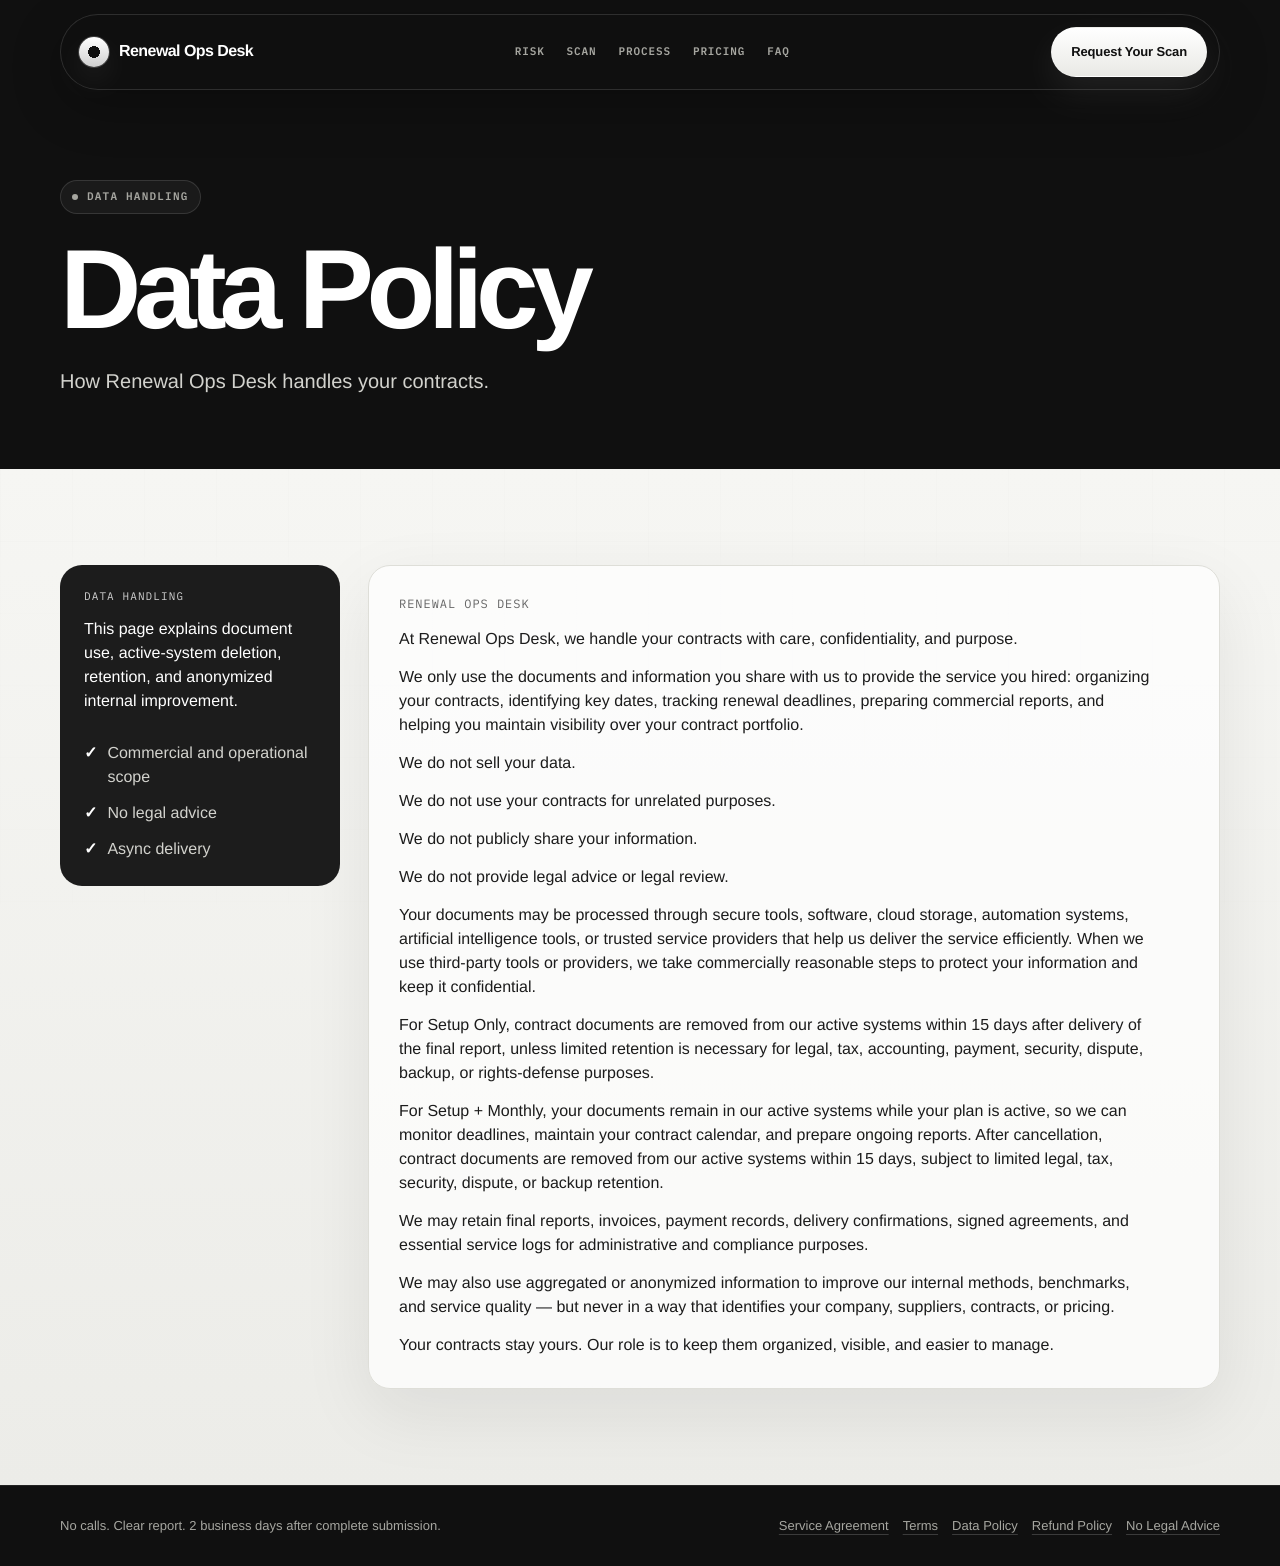
==== data-policy.html @ 2b1832e2 "Add files via upload" ====
<!DOCTYPE html>
<html lang="en">
<head>
  <meta charset="UTF-8" />
  <meta name="viewport" content="width=device-width, initial-scale=1.0" />
  <title>Data Policy — Renewal Ops Desk</title>
  <meta name="description" content="How Renewal Ops Desk handles contracts and client information." />
  <link rel="stylesheet" href="styles.css" />
</head>
<body>
  <div class="page">
    
    <nav class="nav">
      <a href="index.html" class="brand" aria-label="Renewal Ops Desk home">
        <span class="brand-mark"></span>
        <span>Renewal Ops Desk</span>
      </a>
      <div class="nav-links"><a href="index.html#risk">Risk</a>
<a href="index.html#scan">Scan</a>
<a href="index.html#process">Process</a>
<a href="pricing.html">Pricing</a>
<a href="index.html#faq">FAQ</a></div>
      <a class="btn btn-primary" href="pricing.html">Request Your Scan</a>
    </nav>

    
<header class="page-hero dark">
  <div class="container">
    <div class="badge">Data handling</div>
    <h1>Data Policy</h1>
    <p>How Renewal Ops Desk handles your contracts.</p>
  </div>
</header>
<main>
  <section class="section light">
    <div class="container legal-layout">
      <aside class="side-note">
        <div class="mono">Data handling</div>
        <p>This page explains document use, active-system deletion, retention, and anonymized internal improvement.</p>
        <div class="checklist">
          <div class="check">Commercial and operational scope</div>
          <div class="check">No legal advice</div>
          <div class="check">Async delivery</div>
        </div>
      </aside>
      <article class="legal-card light-card">
        <div class="mono">Renewal Ops Desk</div>
        <p>At Renewal Ops Desk, we handle your contracts with care, confidentiality, and purpose.</p>
<p>We only use the documents and information you share with us to provide the service you hired: organizing your contracts, identifying key dates, tracking renewal deadlines, preparing commercial reports, and helping you maintain visibility over your contract portfolio.</p>
<p>We do not sell your data.</p>
<p>We do not use your contracts for unrelated purposes.</p>
<p>We do not publicly share your information.</p>
<p>We do not provide legal advice or legal review.</p>
<p>Your documents may be processed through secure tools, software, cloud storage, automation systems, artificial intelligence tools, or trusted service providers that help us deliver the service efficiently. When we use third-party tools or providers, we take commercially reasonable steps to protect your information and keep it confidential.</p>
<p>For Setup Only, contract documents are removed from our active systems within 15 days after delivery of the final report, unless limited retention is necessary for legal, tax, accounting, payment, security, dispute, backup, or rights-defense purposes.</p>
<p>For Setup + Monthly, your documents remain in our active systems while your plan is active, so we can monitor deadlines, maintain your contract calendar, and prepare ongoing reports. After cancellation, contract documents are removed from our active systems within 15 days, subject to limited legal, tax, security, dispute, or backup retention.</p>
<p>We may retain final reports, invoices, payment records, delivery confirmations, signed agreements, and essential service logs for administrative and compliance purposes.</p>
<p>We may also use aggregated or anonymized information to improve our internal methods, benchmarks, and service quality — but never in a way that identifies your company, suppliers, contracts, or pricing.</p>
<p>Your contracts stay yours. Our role is to keep them organized, visible, and easier to manage.</p>
        
      </article>
    </div>
  </section>
</main>

    
    <footer class="footer">
      <div class="container">
        <span>No calls. Clear report. 2 business days after complete submission.</span>
        <div class="footer-links">
          <a href="service-agreement.html">Service Agreement</a>
          <a href="terms.html">Terms</a>
          <a href="data-policy.html">Data Policy</a>
          <a href="refund-cancellation-policy.html">Refund Policy</a>
          <a href="no-legal-advice.html">No Legal Advice</a>
        </div>
      </div>
    </footer>

  </div>
</body>
</html>
---- styles.css ----
@import url('https://fonts.googleapis.com/css2?family=IBM+Plex+Mono:wght@400;500;600;700&display=swap');

:root {
  --black:#101010;
  --black-2:#151515;
  --black-3:#1C1C1C;
  --white:#FFFFFF;
  --paper:#F6F6F3;
  --paper-2:#ECECE8;
  --paper-3:#E3E3DD;
  --line-dark:rgba(255,255,255,.12);
  --line-light:#DEDED8;
  --ink-dark:#F7F7F4;
  --ink-light:#1C1C1C;
  --text-dark:#D2D2CD;
  --text-light:#3A3A3A;
  --muted-dark:#A6A6A0;
  --muted-light:#666666;
  --soft-dark:#76766F;
  --shadow-dark:0 36px 100px rgba(0,0,0,.36);
  --shadow-light:0 24px 70px rgba(28,28,28,.08);
  --radius-xl:32px;
  --radius-lg:22px;
  --radius-md:16px;
  --critical-bg:#FEE2E2;
  --critical-text:#991B1B;
  --now-bg:#FEF3C7;
  --now-text:#92400E;
  --soon-bg:#EBEBEB;
  --soon-text:#555555;
  --watch-bg:#DCFCE7;
  --watch-text:#166534;
}

*{box-sizing:border-box;margin:0;padding:0}
html{scroll-behavior:smooth}
body{
  min-height:100vh;
  font-family:Intel,"Helvetica Neue",Helvetica,Arial,sans-serif;
  background:var(--black);
  color:var(--ink-dark);
  line-height:1.5;
  overflow-x:hidden;
  text-rendering:geometricPrecision;
}
a{color:inherit;text-decoration:none}
p{max-width:760px}
.page{position:relative;overflow:hidden}
.container{width:min(1160px,calc(100% - 40px));margin:0 auto;position:relative;z-index:2}
.nav{
  position:sticky;top:14px;z-index:50;
  width:min(1160px,calc(100% - 28px));
  margin:14px auto 0;
  display:flex;justify-content:space-between;align-items:center;gap:20px;
  padding:12px 12px 12px 18px;
  border:1px solid rgba(255,255,255,.13);
  border-radius:999px;
  background:rgba(16,16,16,.72);
  backdrop-filter:blur(20px);
  box-shadow:0 16px 50px rgba(0,0,0,.28);
}
.brand{display:inline-flex;align-items:center;gap:10px;font-weight:700;letter-spacing:-.035em;color:var(--white)}
.brand-mark{
  width:30px;height:30px;border-radius:50%;
  background:radial-gradient(circle at center,var(--black) 0 27%,transparent 28%),linear-gradient(180deg,#fff,#cfcfcf);
  box-shadow:0 0 0 1px rgba(255,255,255,.18),0 12px 30px rgba(255,255,255,.08);
}
.nav-links{display:flex;align-items:center;gap:22px;color:var(--muted-dark);font-family:"IBM Plex Mono",monospace;font-size:11px;font-weight:600;text-transform:uppercase;letter-spacing:.08em}
.nav-links a{transition:color .2s ease}
.nav-links a:hover{color:var(--white)}
.btn{
  display:inline-flex;align-items:center;justify-content:center;
  border-radius:999px;padding:14px 19px;
  font-size:13px;font-weight:700;letter-spacing:-.01em;
  cursor:pointer;transition:transform .2s ease,box-shadow .2s ease,background .2s ease,border-color .2s ease;
  white-space:nowrap;border:1px solid transparent;
}
.btn-primary{color:var(--black);background:linear-gradient(180deg,#fff 0%,#e9e9e5 100%);border-color:rgba(255,255,255,.2);box-shadow:0 14px 36px rgba(255,255,255,.08)}
.btn-primary:hover{transform:translateY(-1px);background:#fff;box-shadow:0 18px 45px rgba(255,255,255,.12)}
.btn-secondary{color:var(--white);background:rgba(255,255,255,.045);border-color:rgba(255,255,255,.13);backdrop-filter:blur(8px)}
.btn-secondary:hover{transform:translateY(-1px);background:rgba(255,255,255,.08);border-color:rgba(255,255,255,.2)}
.light .btn-primary{color:#fff;background:var(--black-3);border-color:var(--black-3);box-shadow:0 14px 34px rgba(28,28,28,.14)}
.light .btn-secondary{color:var(--ink-light);background:#fff;border-color:var(--line-light)}
.badge,.eyebrow{
  display:inline-flex;align-items:center;gap:9px;
  font-family:"IBM Plex Mono",monospace;font-size:11px;font-weight:600;letter-spacing:.11em;text-transform:uppercase;
  border-radius:999px;padding:8px 11px;margin-bottom:22px;
}
.badge,.dark .eyebrow{color:var(--muted-dark);background:rgba(255,255,255,.045);border:1px solid rgba(255,255,255,.12)}
.light .eyebrow{color:var(--muted-light);background:rgba(28,28,28,.045);border:1px solid var(--line-light)}
.badge:before,.eyebrow:before{content:"";width:6px;height:6px;border-radius:50%;background:currentColor}
h1,h2,h3{font-family:Intel,"Helvetica Neue",Helvetica,Arial,sans-serif;font-weight:600;line-height:.95;letter-spacing:-.065em}
h1{font-size:clamp(58px,8.8vw,124px);max-width:900px;color:var(--white)}
h2{font-size:clamp(42px,5.8vw,76px);max-width:960px}
h3{font-size:31px}
.dark h2,.dark h3{color:var(--white)}
.light h2,.light h3{color:var(--ink-light)}
.section{padding:96px 0;position:relative}
.dark{background:var(--black);color:var(--ink-dark)}
.light{
  background:radial-gradient(circle at 92% 0%,rgba(28,28,28,.06),transparent 0,transparent 22%),linear-gradient(180deg,var(--paper) 0%,var(--paper-2) 100%);
  color:var(--ink-light);
}
.light:before{
  content:"";position:absolute;inset:0;
  background-image:linear-gradient(rgba(28,28,28,.055) 1px,transparent 1px),linear-gradient(90deg,rgba(28,28,28,.055) 1px,transparent 1px);
  background-size:72px 72px;opacity:.16;pointer-events:none;mask-image:linear-gradient(to bottom,black,transparent 80%);
}
.dark:before{
  content:"";position:absolute;left:50%;top:0;width:min(1160px,calc(100% - 40px));height:1px;transform:translateX(-50%);
  background:linear-gradient(90deg,transparent,rgba(255,255,255,.1),transparent);opacity:.9;
}
.section-lead{max-width:760px;margin-top:22px;font-size:17px;letter-spacing:-.01em}
.dark .section-lead{color:var(--text-dark)}
.light .section-lead{color:var(--text-light)}
.hero{
  position:relative;padding:100px 0 96px;
  background:radial-gradient(circle at 9% 0%,rgba(255,255,255,.12),transparent 0,transparent 24%),radial-gradient(circle at 92% 16%,rgba(255,255,255,.08),transparent 0,transparent 22%),linear-gradient(180deg,#111 0%,#0c0c0c 100%);
  overflow:hidden;
}
.hero:before{
  content:"";position:absolute;inset:0;
  background-image:linear-gradient(rgba(255,255,255,.045) 1px,transparent 1px),linear-gradient(90deg,rgba(255,255,255,.045) 1px,transparent 1px);
  background-size:72px 72px;opacity:.18;mask-image:linear-gradient(to bottom,black 0%,transparent 80%);pointer-events:none;
}
.hero:after{
  content:"";position:absolute;right:-180px;top:120px;width:520px;height:520px;border-radius:50%;border:1px solid rgba(255,255,255,.08);pointer-events:none;
}
.hero-grid{display:grid;grid-template-columns:1.02fr .98fr;align-items:center;gap:60px}
.hero h1 em{color:#fff;font-style:normal}
.hero-subheadline{margin-top:26px;max-width:650px;color:var(--text-dark);font-size:clamp(18px,2vw,21px);letter-spacing:-.025em}
.proof-line{
  display:inline-flex;margin-top:22px;padding:11px 14px;border-radius:999px;
  background:rgba(255,255,255,.045);border:1px solid rgba(255,255,255,.12);color:var(--text-dark);
  font-family:"IBM Plex Mono",monospace;font-size:12px;font-weight:500;backdrop-filter:blur(10px);
}
.hero-actions{display:flex;align-items:center;gap:12px;margin-top:32px;flex-wrap:wrap}
.secondary-line{margin-top:18px;max-width:620px;color:var(--muted-dark);font-size:13px;font-weight:500}
.light .secondary-line{color:var(--muted-light)}
.scan-card,.sample-box{
  position:relative;padding:26px;border-radius:var(--radius-xl);color:#fff;
  background:radial-gradient(circle at 100% 0%,rgba(255,255,255,.10),transparent 32%),linear-gradient(180deg,rgba(255,255,255,.075),rgba(255,255,255,.035));
  border:1px solid rgba(255,255,255,.13);box-shadow:var(--shadow-dark);overflow:hidden;backdrop-filter:blur(14px)
}
.scan-card{min-height:580px}
.scan-card:before{content:"";position:absolute;inset:18px;border:1px solid rgba(255,255,255,.1);border-radius:22px;pointer-events:none}
.scan-card:after,.sample-box:after{content:"";position:absolute;right:-80px;top:-70px;width:240px;height:240px;border-radius:50%;border:1px solid rgba(255,255,255,.1);opacity:.5}
.mockup-inner{position:relative;z-index:2;display:flex;flex-direction:column;height:100%}
.mockup-top{display:flex;justify-content:space-between;gap:20px;align-items:flex-start;padding-bottom:22px;border-bottom:1px solid rgba(255,255,255,.12)}
.mockup-title{color:#fff;font-size:44px;font-weight:600;line-height:.98;letter-spacing:-.055em;margin-top:18px;max-width:360px}
.mockup-pill,.plan-badge{
  display:inline-flex;padding:8px 10px;border-radius:999px;background:rgba(255,255,255,.06);border:1px solid rgba(255,255,255,.12);color:#cfcfcf;
  font-family:"IBM Plex Mono",monospace;font-size:10px;font-weight:600;text-transform:uppercase;letter-spacing:.12em;
}
.mockup-stats{display:grid;gap:12px;margin-top:26px}
.stat-row{display:flex;justify-content:space-between;gap:18px;padding:17px;border-radius:16px;background:rgba(255,255,255,.05);border:1px solid rgba(255,255,255,.09);font-size:13px;color:#cfcfcf}
.stat-row strong{color:#fff;font-size:18px}
.mockup-footer{margin-top:auto;padding:19px;border-radius:18px;background:linear-gradient(180deg,rgba(255,255,255,.13),rgba(255,255,255,.075));border:1px solid rgba(255,255,255,.12);color:#fff;backdrop-filter:blur(8px)}
.mockup-footer small{display:block;color:var(--muted-dark);font-family:"IBM Plex Mono",monospace;font-size:10px;font-weight:600;letter-spacing:.12em;text-transform:uppercase;margin-bottom:6px}
.mockup-footer strong{display:block;font-size:25px;color:#fff}
.split{display:grid;grid-template-columns:.86fr 1.14fr;gap:54px;align-items:start}
.dark-card,.light-card,.legal-card,.price-card,.included,.security-card,details{
  border-radius:var(--radius-lg);
}
.dark-card{
  background:linear-gradient(180deg,rgba(255,255,255,.06),rgba(255,255,255,.035));
  border:1px solid rgba(255,255,255,.12);box-shadow:var(--shadow-dark);backdrop-filter:blur(10px)
}
.light-card{
  background:rgba(255,255,255,.72);border:1px solid var(--line-light);box-shadow:var(--shadow-light);
}
.legal-card{padding:30px}
.legal-card p,.legal-card li{font-size:16px}
.legal-card p{margin-top:14px}
.legal-card ul,.legal-card ol{margin:16px 0 0 20px;display:grid;gap:8px}
.legal-card h3{margin-top:28px;margin-bottom:8px}
.legal-card .mono{font-family:"IBM Plex Mono",monospace;font-size:12px;letter-spacing:.08em;text-transform:uppercase;color:var(--muted-light)}
.statement-card{padding:30px;position:relative;overflow:hidden}
.statement-card p{margin-top:18px;font-size:17px}
.dark .statement-card p{color:var(--text-dark)}
.light .statement-card p{color:var(--text-light)}
.closing-statement{margin-top:24px;padding-left:18px;border-left:3px solid currentColor;font-weight:700;font-size:17px}
.dark .closing-statement{color:#fff}.light .closing-statement{color:var(--ink-light)}
.grid-2{display:grid;grid-template-columns:repeat(2,1fr);gap:14px;margin-top:44px}
.grid-3{display:grid;grid-template-columns:repeat(3,1fr);gap:14px;margin-top:44px}
.grid-4{display:grid;grid-template-columns:repeat(4,1fr);gap:10px;margin-top:36px}
.finding-card,.deliverable-card,.step-card,.fit-card,.price-card{padding:25px;position:relative;overflow:hidden}
.finding-card{min-height:280px}
.finding-card:hover,.price-card:hover,.deliverable-card:hover{transform:translateY(-4px)}
.label{
  display:inline-flex;margin-bottom:16px;padding:7px 9px;border-radius:999px;
  font-family:"IBM Plex Mono",monospace;font-size:10px;font-weight:600;text-transform:uppercase;letter-spacing:.1em;border:1px solid transparent
}
.label.critical{color:var(--critical-text);background:var(--critical-bg)}
.label.now{color:var(--now-text);background:var(--now-bg)}
.label.soon{color:var(--soon-text);background:var(--soon-bg)}
.label.watch{color:var(--watch-text);background:var(--watch-bg)}
.finding-card h3,.deliverable-card h3,.step-card h3,.fit-card h3{font-size:31px;margin-bottom:15px}
.dark .finding-card p,.dark .step-card p,.dark .fit-list li,.dark .deliverable-card p{color:var(--text-dark)}
.light .finding-card p,.light .step-card p,.light .fit-list li,.light .deliverable-card p{color:var(--text-light)}
.finding-card .example{margin-top:18px;font-weight:700}
.dark .finding-card .example{color:#fff}.light .finding-card .example{color:var(--ink-light)}
.sample-finding{display:grid;grid-template-columns:1fr .8fr;gap:24px;align-items:center;margin-top:34px}
.sample-box{border-radius:var(--radius-lg)}
.sample-box h3{color:#fff;margin-bottom:20px;position:relative;z-index:1}
.sample-list{display:grid;gap:12px;position:relative;z-index:1}
.sample-list div{display:flex;justify-content:space-between;gap:20px;border-bottom:1px solid rgba(255,255,255,.12);padding-bottom:10px;color:var(--muted-dark)}
.sample-list strong{color:#fff;text-align:right}
.framework-item{
  min-height:112px;padding:17px;border-radius:var(--radius-md);background:#1c1c1c;border:1px solid rgba(255,255,255,.11);
  color:#fff;font-weight:600;font-size:13px;backdrop-filter:blur(6px)
}
.method-box{margin-top:42px;display:grid;grid-template-columns:1fr 1fr;gap:14px}
.method-card{padding:30px;border-radius:var(--radius-lg);background:rgba(255,255,255,.045);border:1px solid rgba(255,255,255,.1);backdrop-filter:blur(8px)}
.method-list{list-style:none;display:grid;gap:12px;margin-top:18px}
.method-list li{color:var(--text-dark);display:flex;gap:10px;align-items:flex-start;font-weight:500}
.method-list li:before{content:"—";color:#fff;font-weight:700}
.deliverable-card span{
  display:inline-flex;width:38px;height:38px;align-items:center;justify-content:center;border-radius:50%;
  font-family:"IBM Plex Mono",monospace;font-weight:600;margin-bottom:16px;background:var(--black-3);color:#fff
}
.dark .deliverable-card span{background:linear-gradient(180deg,#fff,#dedede);color:#0f0f0f}
.step-number{
  display:inline-flex;width:fit-content;padding:7px 9px;border-radius:999px;font-family:"IBM Plex Mono",monospace;font-size:11px;font-weight:600;text-transform:uppercase;letter-spacing:.12em;margin-bottom:15px;
  background:rgba(255,255,255,.06);color:var(--muted-dark);border:1px solid rgba(255,255,255,.1)
}
.light .step-number{background:var(--black-3);color:#fff;border-color:var(--black-3)}
.note-box{margin-top:24px;padding:23px;border-radius:var(--radius-lg);font-weight:700}
.dark .note-box{background:linear-gradient(180deg,rgba(255,255,255,.09),rgba(255,255,255,.05));border:1px solid rgba(255,255,255,.12);color:#fff;box-shadow:var(--shadow-dark)}
.light .note-box{background:var(--black-3);border:1px solid var(--black-3);color:#fff;box-shadow:var(--shadow-light)}
.fit-list{list-style:none;display:grid;gap:13px}
.fit-list li{display:flex;gap:10px;font-weight:500}
.fit-list.good li:before{content:"✓";color:var(--watch-text);font-weight:700}
.fit-list.bad li:before{content:"×";color:var(--critical-text);font-weight:700}
.pricing-header{display:grid;grid-template-columns:1fr .8fr;gap:28px;align-items:end}
.roi-callout{
  padding:25px;border-radius:var(--radius-lg);background:var(--black-3);color:#fff;box-shadow:var(--shadow-light);border:1px solid rgba(28,28,28,.1);position:relative;overflow:hidden;
}
.roi-callout small{display:block;color:#cfcfcf;font-family:"IBM Plex Mono",monospace;font-size:10px;font-weight:600;letter-spacing:.12em;text-transform:uppercase;margin-bottom:10px;position:relative;z-index:1}
.roi-callout strong{display:block;font-size:35px;line-height:1;letter-spacing:-.055em;color:#fff;font-weight:600;position:relative;z-index:1}
.pricing-grid{margin-top:42px;display:grid;grid-template-columns:1fr 1.08fr;gap:16px;align-items:stretch}
.price-card{padding:32px;transition:.2s ease}
.price-card.featured{color:#fff;background:var(--black-3);border-color:var(--black-3);box-shadow:var(--shadow-light);transform:translateY(-12px)}
.price-card h3{font-size:45px}.price-card.featured h3{color:#fff}
.subtitle{margin-top:8px;font-weight:700}.light .subtitle{color:var(--muted-light)}.featured .subtitle{color:#cfcfcf}
.plan-description{margin-top:22px}.light .plan-description{color:var(--text-light)}.featured .plan-description{color:#d2d2cd}
.behavioral-value{margin-top:24px;padding:18px;border-radius:var(--radius-md);font-weight:700}
.light .behavioral-value{background:#fff;border:1px solid var(--line-light);color:var(--ink-light)}
.featured .behavioral-value{background:rgba(255,255,255,.07);color:#fff;border:1px solid rgba(255,255,255,.12)}
.included{margin-top:36px;padding:27px}
.included h3{margin-bottom:16px}
.included-list{display:grid;grid-template-columns:repeat(4,1fr);gap:10px;list-style:none}
.included-list li{padding:14px;border-radius:12px;font-weight:600;font-size:13px;background:#fff;color:var(--text-light);border:1px solid var(--line-light)}
.table-wrap{margin-top:30px;overflow:auto;border-radius:18px;border:1px solid var(--line-light);box-shadow:var(--shadow-light)}
table{width:100%;border-collapse:collapse;background:rgba(255,255,255,.78)}
th,td{text-align:left;padding:16px;border-bottom:1px solid var(--line-light);vertical-align:top}
th{font-family:"IBM Plex Mono",monospace;font-size:11px;text-transform:uppercase;letter-spacing:.08em;color:var(--muted-light);background:#fff}
td{color:var(--text-light);font-size:15px}
tr:last-child td{border-bottom:0}
details{padding:20px 22px;transition:border-color .2s ease,background .2s ease;background:rgba(255,255,255,.7);border:1px solid var(--line-light);box-shadow:none}
details[open]{background:#fff}
summary{cursor:pointer;font-weight:700;letter-spacing:-.02em;color:var(--ink-light)}
details p{margin-top:14px;color:var(--text-light);font-size:15px}
.final-cta{padding:118px 0 128px;text-align:center;position:relative;overflow:hidden;background:var(--black)}
.final-cta:before{content:"";position:absolute;left:50%;top:50%;width:780px;height:780px;transform:translate(-50%,-50%);border-radius:50%;border:1px solid rgba(255,255,255,.06);pointer-events:none}
.final-cta:after{content:"";position:absolute;left:50%;top:50%;width:520px;height:520px;transform:translate(-50%,-50%);border-radius:50%;border:1px solid rgba(255,255,255,.08);pointer-events:none}
.final-cta h2{margin:0 auto;max-width:980px;font-size:clamp(52px,7vw,92px);color:#fff;position:relative;z-index:1}
.final-cta p{margin:24px auto 34px;max-width:650px;color:var(--text-dark);font-size:18px;position:relative;z-index:1}
.final-actions{display:flex;justify-content:center;gap:12px;flex-wrap:wrap;position:relative;z-index:1}
.tagline{margin-top:22px;color:#fff;font-family:"IBM Plex Mono",monospace;font-weight:600;font-size:12px;letter-spacing:.06em;text-transform:uppercase;position:relative;z-index:1}
.footer{border-top:1px solid rgba(255,255,255,.08);padding:30px 0;color:var(--muted-dark);font-size:13px;background:var(--black)}
.footer .container{display:flex;justify-content:space-between;gap:16px;flex-wrap:wrap}
.footer-links{display:flex;gap:14px;flex-wrap:wrap}
.footer a{text-decoration:underline;text-decoration-color:rgba(255,255,255,.18);text-underline-offset:4px}
.page-hero{padding:90px 0 72px;background:var(--black);position:relative;overflow:hidden}
.page-hero:before{content:"";position:absolute;inset:0;background-image:linear-gradient(rgba(255,255,255,.045) 1px,transparent 1px),linear-gradient(90deg,rgba(255,255,255,.045) 1px,transparent 1px);background-size:72px 72px;opacity:.16;mask-image:linear-gradient(to bottom,black,transparent 80%)}
.page-hero p{margin-top:24px;color:var(--text-dark);font-size:20px}
.legal-layout{display:grid;grid-template-columns:280px 1fr;gap:28px;align-items:start}
.side-note{position:sticky;top:100px;padding:24px;border-radius:var(--radius-lg);background:var(--black-3);color:#fff}
.side-note .mono{font-family:"IBM Plex Mono",monospace;font-size:11px;text-transform:uppercase;letter-spacing:.1em;color:#cfcfcf;margin-bottom:12px}
.checklist{display:grid;gap:12px;margin-top:28px}
.check{display:flex;gap:10px;color:var(--text-dark)}
.check:before{content:"✓";color:#fff;font-weight:700}
.success-box{text-align:center;max-width:820px;margin:0 auto}
.success-box h1{font-size:clamp(52px,7vw,96px)}
.success-box p{margin:24px auto 0;color:var(--text-dark);font-size:19px}
.notice-card{margin-top:34px;padding:28px;border-radius:var(--radius-lg);background:rgba(255,255,255,.06);border:1px solid rgba(255,255,255,.12)}
.placeholder{font-family:"IBM Plex Mono",monospace;font-size:11px;color:#991B1B;background:#FEE2E2;border-radius:999px;padding:6px 8px;display:inline-flex;margin-top:12px}
@media(max-width:980px){
  .nav-links{display:none}
  .hero-grid,.split,.sample-finding,.pricing-header,.pricing-grid,.legal-layout{grid-template-columns:1fr}
  .scan-card{min-height:auto}
  .grid-2,.grid-3,.grid-4{grid-template-columns:repeat(2,1fr)}
  .included-list{grid-template-columns:repeat(2,1fr)}
  .price-card.featured{transform:none}
  .side-note{position:relative;top:auto}
}
@media(max-width:640px){
  .container{width:min(100% - 28px,1160px)}
  .hero{padding-top:72px}
  .grid-2,.grid-3,.grid-4,.included-list{grid-template-columns:1fr}
  .hero-actions,.final-actions{align-items:stretch}
  .btn{width:100%}
  h1{font-size:clamp(50px,15vw,78px)}
  .final-cta:before,.final-cta:after,.hero:after{display:none}
  th,td{padding:13px}
}
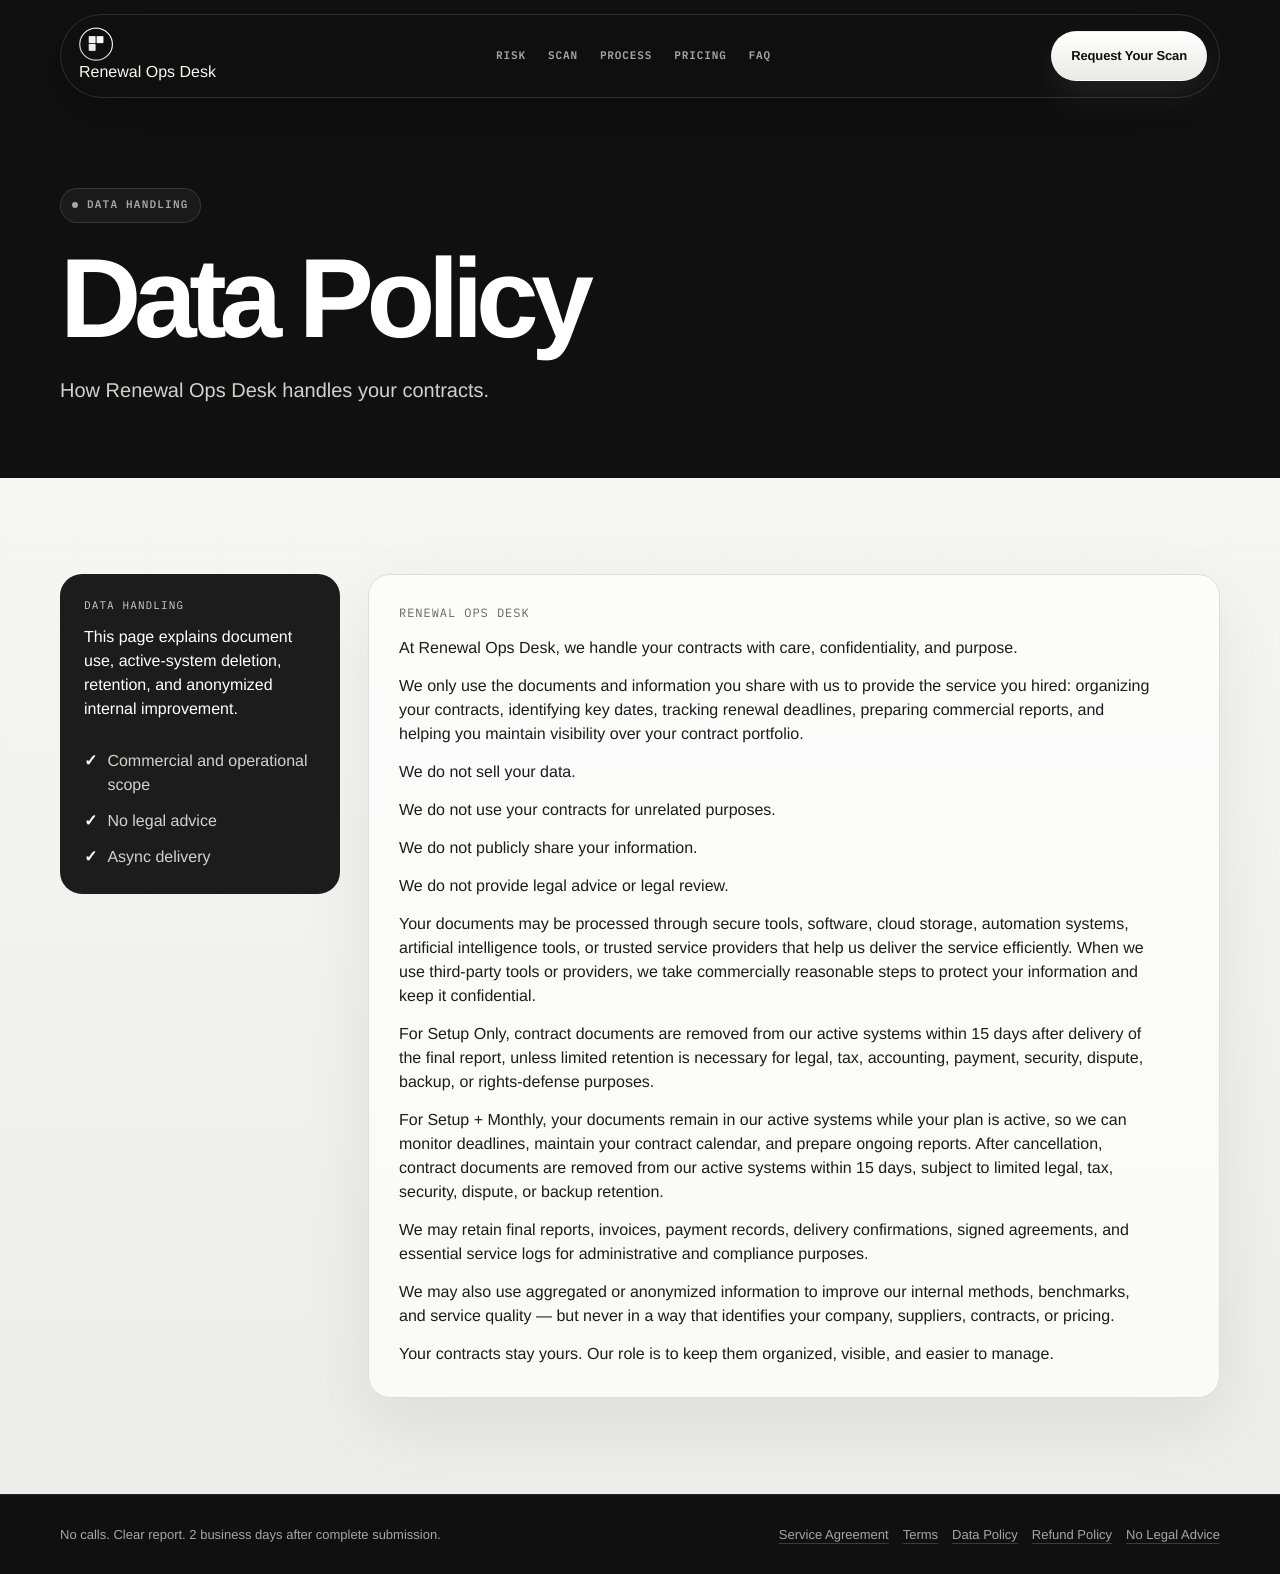
==== commit 80450ebd: "Update data-policy.html" ====
--- a/data-policy.html
+++ b/data-policy.html
@@ -12,7 +12,7 @@
     
     <nav class="nav">
       <a href="index.html" class="brand" aria-label="Renewal Ops Desk home">
-        <span class="brand-mark"></span>
+        <img class="brand-mark" src="/logo-mark.png" alt="Renewal Ops Desk logo" />
         <span>Renewal Ops Desk</span>
       </a>
       <div class="nav-links"><a href="index.html#risk">Risk</a>
--- a/styles.css
+++ b/styles.css
@@ -60,11 +60,12 @@
   backdrop-filter:blur(20px);
   box-shadow:0 16px 50px rgba(0,0,0,.28);
 }
-.brand{display:inline-flex;align-items:center;gap:10px;font-weight:700;letter-spacing:-.035em;color:var(--white)}
-.brand-mark{
-  width:30px;height:30px;border-radius:50%;
-  background:radial-gradient(circle at center,var(--black) 0 27%,transparent 28%),linear-gradient(180deg,#fff,#cfcfcf);
-  box-shadow:0 0 0 1px rgba(255,255,255,.18),0 12px 30px rgba(255,255,255,.08);
+.brand-mark {
+  width: 34px;
+  height: 34px;
+  display: block;
+  object-fit: contain;
+  flex: 0 0 auto;
 }
 .nav-links{display:flex;align-items:center;gap:22px;color:var(--muted-dark);font-family:"IBM Plex Mono",monospace;font-size:11px;font-weight:600;text-transform:uppercase;letter-spacing:.08em}
 .nav-links a{transition:color .2s ease}
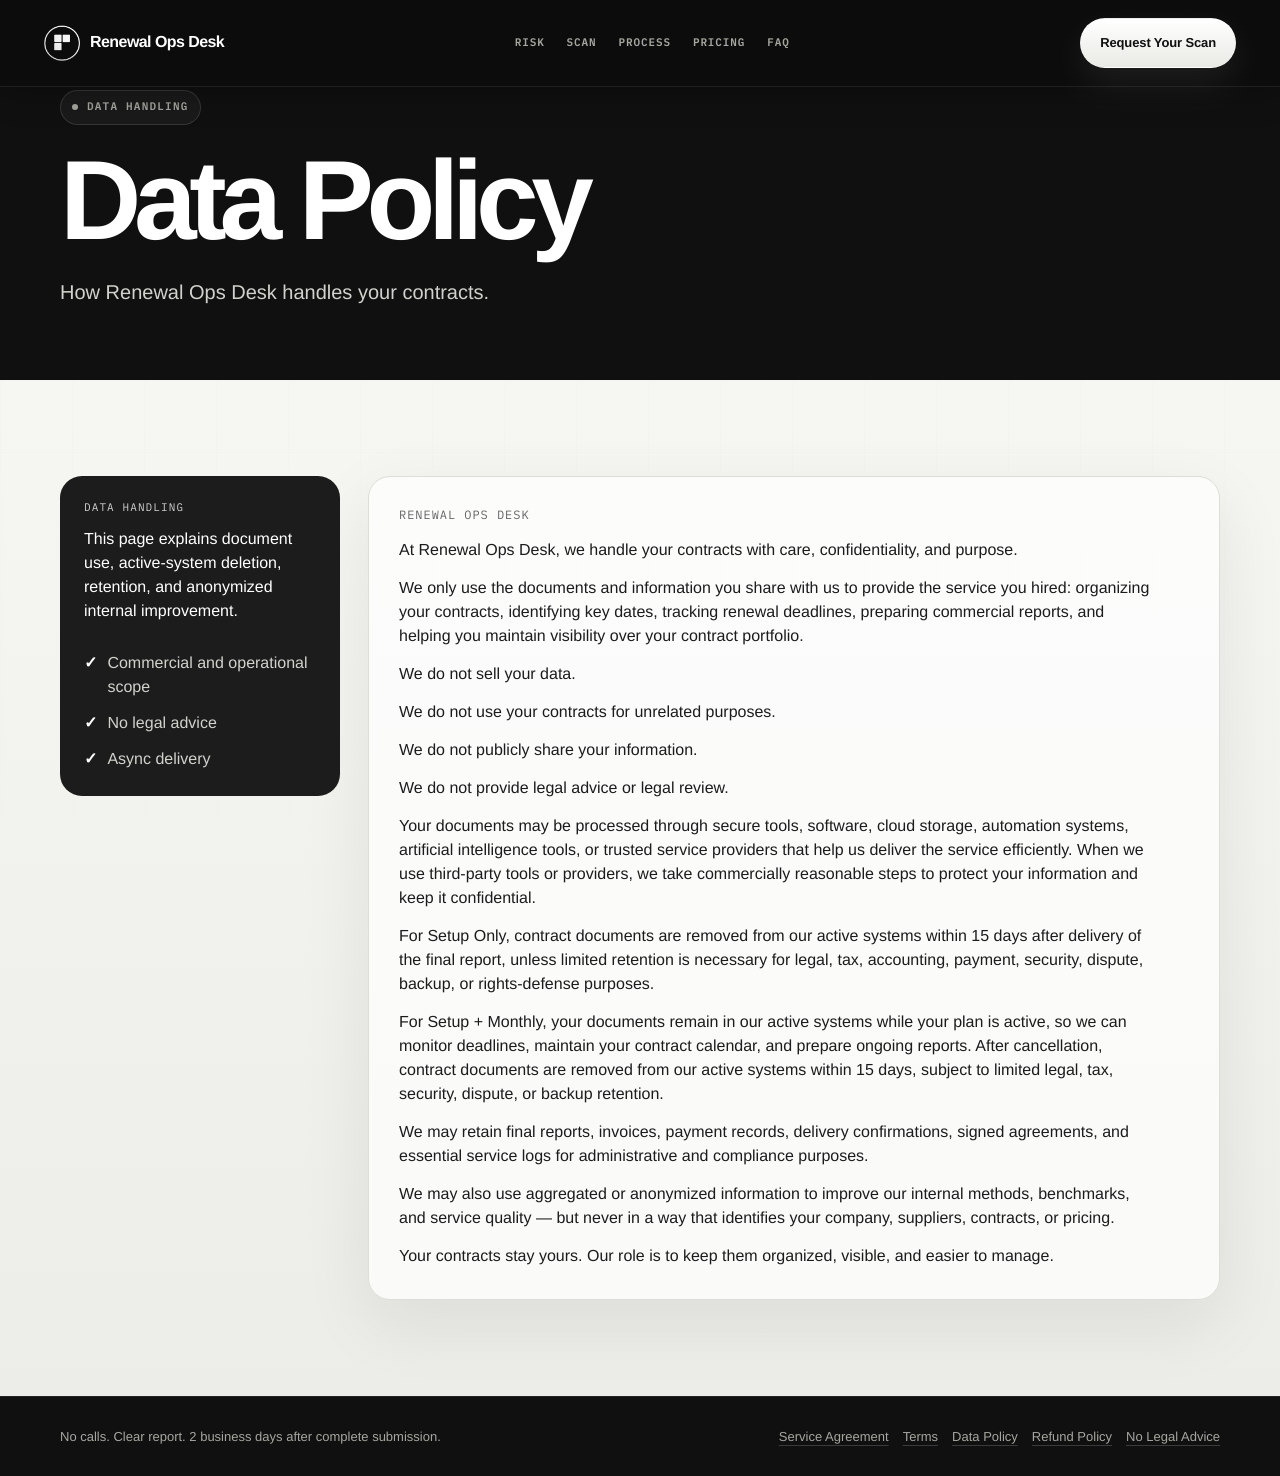
==== commit 1fa4f446: "Update data-policy.html" ====
--- a/data-policy.html
+++ b/data-policy.html
@@ -78,5 +78,6 @@
     </footer>
 
   </div>
+  <script src="/nav.js"></script>
 </body>
 </html>
--- a/styles.css
+++ b/styles.css
@@ -46,26 +46,64 @@
 }
 a{color:inherit;text-decoration:none}
 p{max-width:760px}
-.page{position:relative;overflow:hidden}
+.page {
+  position: relative;
+  overflow-x: hidden;
+}
 .container{width:min(1160px,calc(100% - 40px));margin:0 auto;position:relative;z-index:2}
-.nav{
-  position:sticky;top:14px;z-index:50;
-  width:min(1160px,calc(100% - 28px));
-  margin:14px auto 0;
-  display:flex;justify-content:space-between;align-items:center;gap:20px;
-  padding:12px 12px 12px 18px;
-  border:1px solid rgba(255,255,255,.13);
-  border-radius:999px;
-  background:rgba(16,16,16,.72);
-  backdrop-filter:blur(20px);
-  box-shadow:0 16px 50px rgba(0,0,0,.28);
-}
+.nav {
+  position: fixed;
+  top: 0;
+  left: 0;
+  transform: translateY(0);
+  z-index: 9999;
+
+  width: 100%;
+  margin: 0;
+
+  display: flex;
+  justify-content: space-between;
+  align-items: center;
+  gap: 32px;
+
+  padding: 18px 44px;
+
+  border: none;
+  border-bottom: 1px solid rgba(255, 255, 255, 0.08);
+  border-radius: 0;
+
+  background: rgba(12, 12, 12, 0.92);
+  backdrop-filter: blur(18px);
+  -webkit-backdrop-filter: blur(18px);
+
+  box-shadow: 0 10px 30px rgba(0, 0, 0, 0.22);
+
+  transition: transform 0.35s ease, background 0.35s ease, box-shadow 0.35s ease;
+}
+
+.nav.nav-hidden {
+  transform: translateY(-100%);
+}
+.hero {
+  padding-top: 160px;
+}
+.brand {
+  display: inline-flex;
+  align-items: center;
+  gap: 10px;
+  flex-direction: row;
+  white-space: nowrap;
+  font-weight: 700;
+  letter-spacing: -0.035em;
+  color: var(--white);
+}
+
 .brand-mark {
-  width: 34px;
-  height: 34px;
+  width: 36px;
+  height: 36px;
   display: block;
   object-fit: contain;
-  flex: 0 0 auto;
+  flex-shrink: 0;
 }
 .nav-links{display:flex;align-items:center;gap:22px;color:var(--muted-dark);font-family:"IBM Plex Mono",monospace;font-size:11px;font-weight:600;text-transform:uppercase;letter-spacing:.08em}
 .nav-links a{transition:color .2s ease}
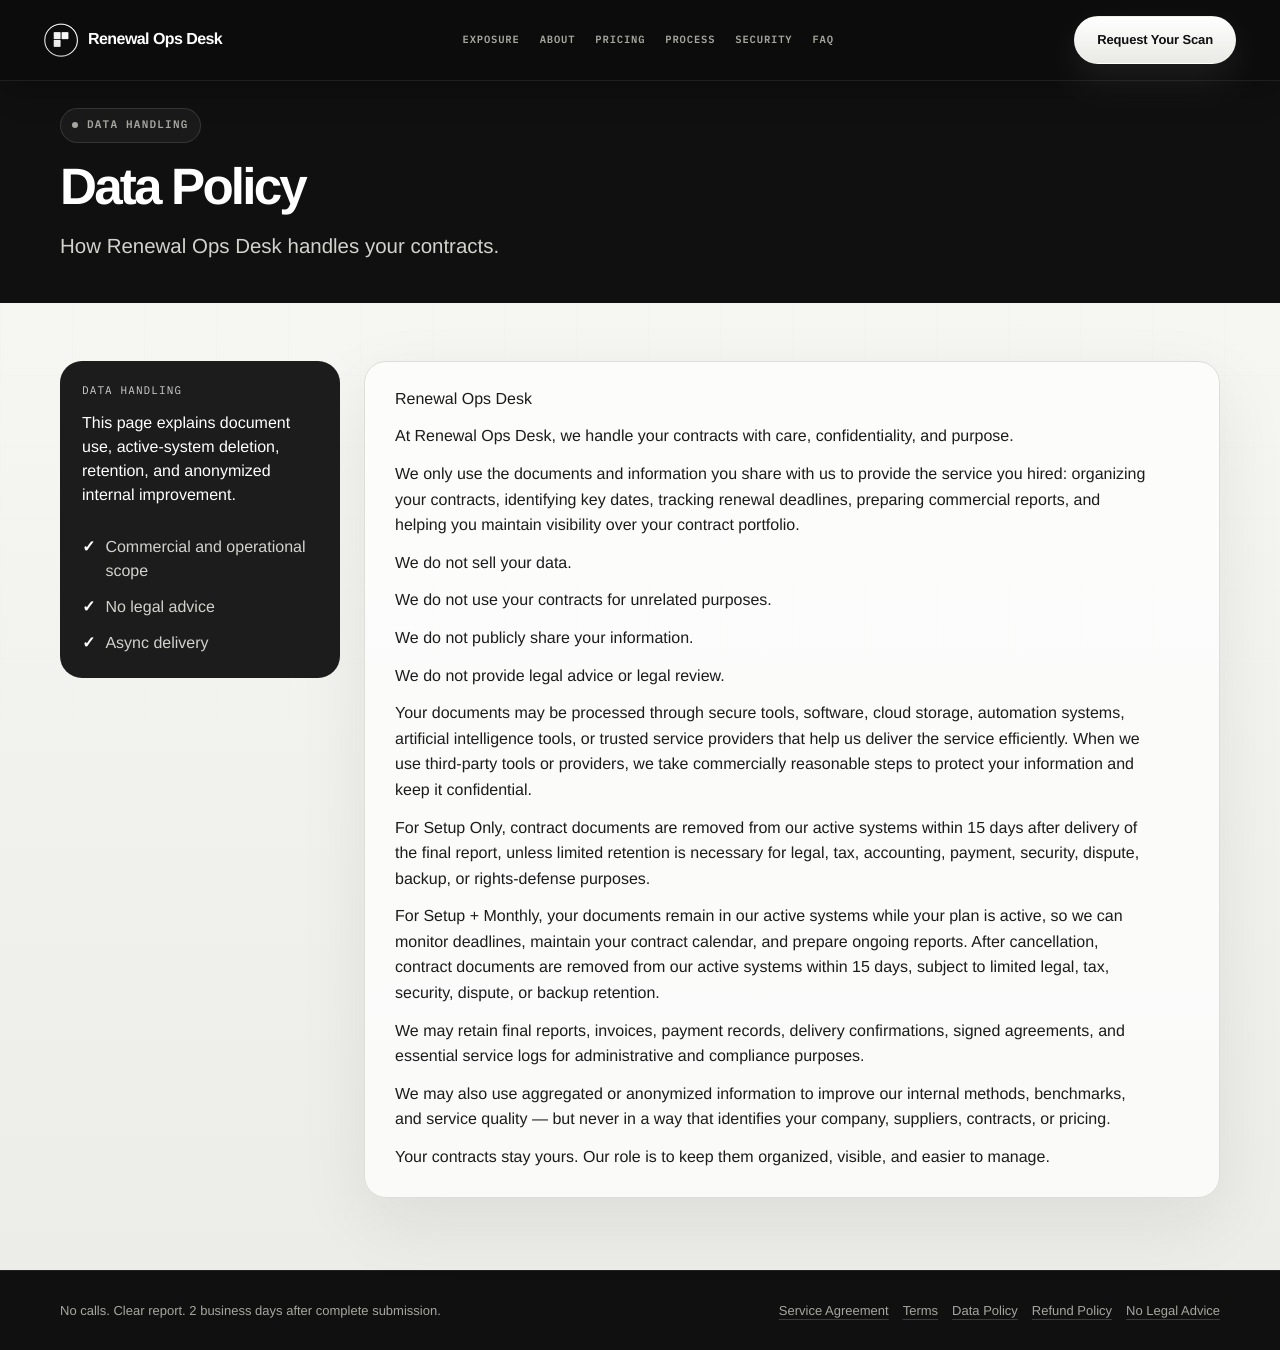
==== commit c1868927: "Update data-policy.html" ====
--- a/data-policy.html
+++ b/data-policy.html
@@ -10,18 +10,23 @@
 <body>
   <div class="page">
     
-    <nav class="nav">
-      <a href="index.html" class="brand" aria-label="Renewal Ops Desk home">
-        <img class="brand-mark" src="/logo-mark.png" alt="Renewal Ops Desk logo" />
-        <span>Renewal Ops Desk</span>
-      </a>
-      <div class="nav-links"><a href="index.html#risk">Risk</a>
-<a href="index.html#scan">Scan</a>
-<a href="index.html#process">Process</a>
-<a href="pricing.html">Pricing</a>
-<a href="index.html#faq">FAQ</a></div>
-      <a class="btn btn-primary" href="pricing.html">Request Your Scan</a>
-    </nav>
+   <nav class="nav">
+  <a href="/" class="brand" aria-label="Renewal Ops Desk home">
+    <img class="brand-mark" src="/logo-mark.png" alt="Renewal Ops Desk logo" />
+    <span>Renewal Ops Desk</span>
+  </a>
+
+  <div class="nav-links">
+    <a href="/#exposure">Exposure</a>
+    <a href="/#about">About</a>
+    <a href="/#pricing">Pricing</a>
+    <a href="/#process">Process</a>
+    <a href="/#confidentiality">Security</a>
+    <a href="/#faq">FAQ</a>
+  </div>
+
+  <a class="btn btn-primary" href="/#pricing">Request Your Scan</a>
+</nav>
 
     
 <header class="page-hero dark">
--- a/styles.css
+++ b/styles.css
@@ -1,56 +1,87 @@
-
 @import url('https://fonts.googleapis.com/css2?family=IBM+Plex+Mono:wght@400;500;600;700&display=swap');
 
 :root {
-  --black:#101010;
-  --black-2:#151515;
-  --black-3:#1C1C1C;
-  --white:#FFFFFF;
-  --paper:#F6F6F3;
-  --paper-2:#ECECE8;
-  --paper-3:#E3E3DD;
-  --line-dark:rgba(255,255,255,.12);
-  --line-light:#DEDED8;
-  --ink-dark:#F7F7F4;
-  --ink-light:#1C1C1C;
-  --text-dark:#D2D2CD;
-  --text-light:#3A3A3A;
-  --muted-dark:#A6A6A0;
-  --muted-light:#666666;
-  --soft-dark:#76766F;
-  --shadow-dark:0 36px 100px rgba(0,0,0,.36);
-  --shadow-light:0 24px 70px rgba(28,28,28,.08);
-  --radius-xl:32px;
-  --radius-lg:22px;
-  --radius-md:16px;
-  --critical-bg:#FEE2E2;
-  --critical-text:#991B1B;
-  --now-bg:#FEF3C7;
-  --now-text:#92400E;
-  --soon-bg:#EBEBEB;
-  --soon-text:#555555;
-  --watch-bg:#DCFCE7;
-  --watch-text:#166534;
-}
-
-*{box-sizing:border-box;margin:0;padding:0}
-html{scroll-behavior:smooth}
-body{
-  min-height:100vh;
-  font-family:Intel,"Helvetica Neue",Helvetica,Arial,sans-serif;
-  background:var(--black);
-  color:var(--ink-dark);
-  line-height:1.5;
-  overflow-x:hidden;
-  text-rendering:geometricPrecision;
-}
-a{color:inherit;text-decoration:none}
-p{max-width:760px}
+  --black: #101010;
+  --black-2: #151515;
+  --black-3: #1C1C1C;
+
+  --white: #FFFFFF;
+  --paper: #F6F6F3;
+  --paper-2: #ECECE8;
+  --paper-3: #E3E3DD;
+
+  --line-dark: rgba(255,255,255,.12);
+  --line-light: #DEDED8;
+
+  --ink-dark: #F7F7F4;
+  --ink-light: #1C1C1C;
+
+  --text-dark: #D2D2CD;
+  --text-light: #3A3A3A;
+
+  --muted-dark: #A6A6A0;
+  --muted-light: #666666;
+
+  --shadow-dark: 0 36px 100px rgba(0,0,0,.36);
+  --shadow-light: 0 24px 70px rgba(28,28,28,.08);
+
+  --radius-xl: 32px;
+  --radius-lg: 22px;
+  --radius-md: 16px;
+
+  --critical-bg: #FEE2E2;
+  --critical-text: #991B1B;
+  --now-bg: #FEF3C7;
+  --now-text: #92400E;
+  --soon-bg: #EBEBEB;
+  --soon-text: #555555;
+  --watch-bg: #DCFCE7;
+  --watch-text: #166534;
+}
+
+* {
+  box-sizing: border-box;
+  margin: 0;
+  padding: 0;
+}
+
+html {
+  scroll-behavior: smooth;
+}
+
+body {
+  min-height: 100vh;
+  font-family: Intel, "Helvetica Neue", Helvetica, Arial, sans-serif;
+  background: var(--black);
+  color: var(--ink-dark);
+  line-height: 1.5;
+  overflow-x: hidden;
+  text-rendering: geometricPrecision;
+}
+
+a {
+  color: inherit;
+  text-decoration: none;
+}
+
+p {
+  max-width: 760px;
+}
+
 .page {
   position: relative;
   overflow-x: hidden;
 }
-.container{width:min(1160px,calc(100% - 40px));margin:0 auto;position:relative;z-index:2}
+
+.container {
+  width: min(1160px, calc(100% - 40px));
+  margin: 0 auto;
+  position: relative;
+  z-index: 2;
+}
+
+/* NAV */
+
 .nav {
   position: fixed;
   top: 0;
@@ -64,29 +95,27 @@
   display: flex;
   justify-content: space-between;
   align-items: center;
-  gap: 32px;
+  gap: 28px;
 
   padding: 18px 44px;
 
   border: none;
-  border-bottom: 1px solid rgba(255, 255, 255, 0.08);
+  border-bottom: 1px solid rgba(255,255,255,.08);
   border-radius: 0;
 
-  background: rgba(12, 12, 12, 0.92);
+  background: rgba(12,12,12,.92);
   backdrop-filter: blur(18px);
   -webkit-backdrop-filter: blur(18px);
 
-  box-shadow: 0 10px 30px rgba(0, 0, 0, 0.22);
-
-  transition: transform 0.35s ease, background 0.35s ease, box-shadow 0.35s ease;
+  box-shadow: 0 10px 30px rgba(0,0,0,.22);
+
+  transition: transform .35s ease, background .35s ease, box-shadow .35s ease;
 }
 
 .nav.nav-hidden {
   transform: translateY(-100%);
 }
-.hero {
-  padding-top: 160px;
-}
+
 .brand {
   display: inline-flex;
   align-items: center;
@@ -94,7 +123,7 @@
   flex-direction: row;
   white-space: nowrap;
   font-weight: 700;
-  letter-spacing: -0.035em;
+  letter-spacing: -.035em;
   color: var(--white);
 }
 
@@ -105,243 +134,2303 @@
   object-fit: contain;
   flex-shrink: 0;
 }
-.nav-links{display:flex;align-items:center;gap:22px;color:var(--muted-dark);font-family:"IBM Plex Mono",monospace;font-size:11px;font-weight:600;text-transform:uppercase;letter-spacing:.08em}
-.nav-links a{transition:color .2s ease}
-.nav-links a:hover{color:var(--white)}
-.btn{
-  display:inline-flex;align-items:center;justify-content:center;
-  border-radius:999px;padding:14px 19px;
-  font-size:13px;font-weight:700;letter-spacing:-.01em;
-  cursor:pointer;transition:transform .2s ease,box-shadow .2s ease,background .2s ease,border-color .2s ease;
-  white-space:nowrap;border:1px solid transparent;
-}
-.btn-primary{color:var(--black);background:linear-gradient(180deg,#fff 0%,#e9e9e5 100%);border-color:rgba(255,255,255,.2);box-shadow:0 14px 36px rgba(255,255,255,.08)}
-.btn-primary:hover{transform:translateY(-1px);background:#fff;box-shadow:0 18px 45px rgba(255,255,255,.12)}
-.btn-secondary{color:var(--white);background:rgba(255,255,255,.045);border-color:rgba(255,255,255,.13);backdrop-filter:blur(8px)}
-.btn-secondary:hover{transform:translateY(-1px);background:rgba(255,255,255,.08);border-color:rgba(255,255,255,.2)}
-.light .btn-primary{color:#fff;background:var(--black-3);border-color:var(--black-3);box-shadow:0 14px 34px rgba(28,28,28,.14)}
-.light .btn-secondary{color:var(--ink-light);background:#fff;border-color:var(--line-light)}
-.badge,.eyebrow{
-  display:inline-flex;align-items:center;gap:9px;
-  font-family:"IBM Plex Mono",monospace;font-size:11px;font-weight:600;letter-spacing:.11em;text-transform:uppercase;
-  border-radius:999px;padding:8px 11px;margin-bottom:22px;
-}
-.badge,.dark .eyebrow{color:var(--muted-dark);background:rgba(255,255,255,.045);border:1px solid rgba(255,255,255,.12)}
-.light .eyebrow{color:var(--muted-light);background:rgba(28,28,28,.045);border:1px solid var(--line-light)}
-.badge:before,.eyebrow:before{content:"";width:6px;height:6px;border-radius:50%;background:currentColor}
-h1,h2,h3{font-family:Intel,"Helvetica Neue",Helvetica,Arial,sans-serif;font-weight:600;line-height:.95;letter-spacing:-.065em}
-h1{font-size:clamp(58px,8.8vw,124px);max-width:900px;color:var(--white)}
-h2{font-size:clamp(42px,5.8vw,76px);max-width:960px}
-h3{font-size:31px}
-.dark h2,.dark h3{color:var(--white)}
-.light h2,.light h3{color:var(--ink-light)}
-.section{padding:96px 0;position:relative}
-.dark{background:var(--black);color:var(--ink-dark)}
-.light{
-  background:radial-gradient(circle at 92% 0%,rgba(28,28,28,.06),transparent 0,transparent 22%),linear-gradient(180deg,var(--paper) 0%,var(--paper-2) 100%);
-  color:var(--ink-light);
-}
-.light:before{
-  content:"";position:absolute;inset:0;
-  background-image:linear-gradient(rgba(28,28,28,.055) 1px,transparent 1px),linear-gradient(90deg,rgba(28,28,28,.055) 1px,transparent 1px);
-  background-size:72px 72px;opacity:.16;pointer-events:none;mask-image:linear-gradient(to bottom,black,transparent 80%);
-}
-.dark:before{
-  content:"";position:absolute;left:50%;top:0;width:min(1160px,calc(100% - 40px));height:1px;transform:translateX(-50%);
-  background:linear-gradient(90deg,transparent,rgba(255,255,255,.1),transparent);opacity:.9;
-}
-.section-lead{max-width:760px;margin-top:22px;font-size:17px;letter-spacing:-.01em}
-.dark .section-lead{color:var(--text-dark)}
-.light .section-lead{color:var(--text-light)}
-.hero{
-  position:relative;padding:100px 0 96px;
-  background:radial-gradient(circle at 9% 0%,rgba(255,255,255,.12),transparent 0,transparent 24%),radial-gradient(circle at 92% 16%,rgba(255,255,255,.08),transparent 0,transparent 22%),linear-gradient(180deg,#111 0%,#0c0c0c 100%);
-  overflow:hidden;
-}
-.hero:before{
-  content:"";position:absolute;inset:0;
-  background-image:linear-gradient(rgba(255,255,255,.045) 1px,transparent 1px),linear-gradient(90deg,rgba(255,255,255,.045) 1px,transparent 1px);
-  background-size:72px 72px;opacity:.18;mask-image:linear-gradient(to bottom,black 0%,transparent 80%);pointer-events:none;
-}
-.hero:after{
-  content:"";position:absolute;right:-180px;top:120px;width:520px;height:520px;border-radius:50%;border:1px solid rgba(255,255,255,.08);pointer-events:none;
-}
-.hero-grid{display:grid;grid-template-columns:1.02fr .98fr;align-items:center;gap:60px}
-.hero h1 em{color:#fff;font-style:normal}
-.hero-subheadline{margin-top:26px;max-width:650px;color:var(--text-dark);font-size:clamp(18px,2vw,21px);letter-spacing:-.025em}
-.proof-line{
-  display:inline-flex;margin-top:22px;padding:11px 14px;border-radius:999px;
-  background:rgba(255,255,255,.045);border:1px solid rgba(255,255,255,.12);color:var(--text-dark);
-  font-family:"IBM Plex Mono",monospace;font-size:12px;font-weight:500;backdrop-filter:blur(10px);
-}
-.hero-actions{display:flex;align-items:center;gap:12px;margin-top:32px;flex-wrap:wrap}
-.secondary-line{margin-top:18px;max-width:620px;color:var(--muted-dark);font-size:13px;font-weight:500}
-.light .secondary-line{color:var(--muted-light)}
-.scan-card,.sample-box{
-  position:relative;padding:26px;border-radius:var(--radius-xl);color:#fff;
-  background:radial-gradient(circle at 100% 0%,rgba(255,255,255,.10),transparent 32%),linear-gradient(180deg,rgba(255,255,255,.075),rgba(255,255,255,.035));
-  border:1px solid rgba(255,255,255,.13);box-shadow:var(--shadow-dark);overflow:hidden;backdrop-filter:blur(14px)
-}
-.scan-card{min-height:580px}
-.scan-card:before{content:"";position:absolute;inset:18px;border:1px solid rgba(255,255,255,.1);border-radius:22px;pointer-events:none}
-.scan-card:after,.sample-box:after{content:"";position:absolute;right:-80px;top:-70px;width:240px;height:240px;border-radius:50%;border:1px solid rgba(255,255,255,.1);opacity:.5}
-.mockup-inner{position:relative;z-index:2;display:flex;flex-direction:column;height:100%}
-.mockup-top{display:flex;justify-content:space-between;gap:20px;align-items:flex-start;padding-bottom:22px;border-bottom:1px solid rgba(255,255,255,.12)}
-.mockup-title{color:#fff;font-size:44px;font-weight:600;line-height:.98;letter-spacing:-.055em;margin-top:18px;max-width:360px}
-.mockup-pill,.plan-badge{
-  display:inline-flex;padding:8px 10px;border-radius:999px;background:rgba(255,255,255,.06);border:1px solid rgba(255,255,255,.12);color:#cfcfcf;
-  font-family:"IBM Plex Mono",monospace;font-size:10px;font-weight:600;text-transform:uppercase;letter-spacing:.12em;
-}
-.mockup-stats{display:grid;gap:12px;margin-top:26px}
-.stat-row{display:flex;justify-content:space-between;gap:18px;padding:17px;border-radius:16px;background:rgba(255,255,255,.05);border:1px solid rgba(255,255,255,.09);font-size:13px;color:#cfcfcf}
-.stat-row strong{color:#fff;font-size:18px}
-.mockup-footer{margin-top:auto;padding:19px;border-radius:18px;background:linear-gradient(180deg,rgba(255,255,255,.13),rgba(255,255,255,.075));border:1px solid rgba(255,255,255,.12);color:#fff;backdrop-filter:blur(8px)}
-.mockup-footer small{display:block;color:var(--muted-dark);font-family:"IBM Plex Mono",monospace;font-size:10px;font-weight:600;letter-spacing:.12em;text-transform:uppercase;margin-bottom:6px}
-.mockup-footer strong{display:block;font-size:25px;color:#fff}
-.split{display:grid;grid-template-columns:.86fr 1.14fr;gap:54px;align-items:start}
-.dark-card,.light-card,.legal-card,.price-card,.included,.security-card,details{
-  border-radius:var(--radius-lg);
-}
-.dark-card{
-  background:linear-gradient(180deg,rgba(255,255,255,.06),rgba(255,255,255,.035));
-  border:1px solid rgba(255,255,255,.12);box-shadow:var(--shadow-dark);backdrop-filter:blur(10px)
-}
-.light-card{
-  background:rgba(255,255,255,.72);border:1px solid var(--line-light);box-shadow:var(--shadow-light);
-}
-.legal-card{padding:30px}
-.legal-card p,.legal-card li{font-size:16px}
-.legal-card p{margin-top:14px}
-.legal-card ul,.legal-card ol{margin:16px 0 0 20px;display:grid;gap:8px}
-.legal-card h3{margin-top:28px;margin-bottom:8px}
-.legal-card .mono{font-family:"IBM Plex Mono",monospace;font-size:12px;letter-spacing:.08em;text-transform:uppercase;color:var(--muted-light)}
-.statement-card{padding:30px;position:relative;overflow:hidden}
-.statement-card p{margin-top:18px;font-size:17px}
-.dark .statement-card p{color:var(--text-dark)}
-.light .statement-card p{color:var(--text-light)}
-.closing-statement{margin-top:24px;padding-left:18px;border-left:3px solid currentColor;font-weight:700;font-size:17px}
-.dark .closing-statement{color:#fff}.light .closing-statement{color:var(--ink-light)}
-.grid-2{display:grid;grid-template-columns:repeat(2,1fr);gap:14px;margin-top:44px}
-.grid-3{display:grid;grid-template-columns:repeat(3,1fr);gap:14px;margin-top:44px}
-.grid-4{display:grid;grid-template-columns:repeat(4,1fr);gap:10px;margin-top:36px}
-.finding-card,.deliverable-card,.step-card,.fit-card,.price-card{padding:25px;position:relative;overflow:hidden}
-.finding-card{min-height:280px}
-.finding-card:hover,.price-card:hover,.deliverable-card:hover{transform:translateY(-4px)}
-.label{
-  display:inline-flex;margin-bottom:16px;padding:7px 9px;border-radius:999px;
-  font-family:"IBM Plex Mono",monospace;font-size:10px;font-weight:600;text-transform:uppercase;letter-spacing:.1em;border:1px solid transparent
-}
-.label.critical{color:var(--critical-text);background:var(--critical-bg)}
-.label.now{color:var(--now-text);background:var(--now-bg)}
-.label.soon{color:var(--soon-text);background:var(--soon-bg)}
-.label.watch{color:var(--watch-text);background:var(--watch-bg)}
-.finding-card h3,.deliverable-card h3,.step-card h3,.fit-card h3{font-size:31px;margin-bottom:15px}
-.dark .finding-card p,.dark .step-card p,.dark .fit-list li,.dark .deliverable-card p{color:var(--text-dark)}
-.light .finding-card p,.light .step-card p,.light .fit-list li,.light .deliverable-card p{color:var(--text-light)}
-.finding-card .example{margin-top:18px;font-weight:700}
-.dark .finding-card .example{color:#fff}.light .finding-card .example{color:var(--ink-light)}
-.sample-finding{display:grid;grid-template-columns:1fr .8fr;gap:24px;align-items:center;margin-top:34px}
-.sample-box{border-radius:var(--radius-lg)}
-.sample-box h3{color:#fff;margin-bottom:20px;position:relative;z-index:1}
-.sample-list{display:grid;gap:12px;position:relative;z-index:1}
-.sample-list div{display:flex;justify-content:space-between;gap:20px;border-bottom:1px solid rgba(255,255,255,.12);padding-bottom:10px;color:var(--muted-dark)}
-.sample-list strong{color:#fff;text-align:right}
-.framework-item{
-  min-height:112px;padding:17px;border-radius:var(--radius-md);background:#1c1c1c;border:1px solid rgba(255,255,255,.11);
-  color:#fff;font-weight:600;font-size:13px;backdrop-filter:blur(6px)
-}
-.method-box{margin-top:42px;display:grid;grid-template-columns:1fr 1fr;gap:14px}
-.method-card{padding:30px;border-radius:var(--radius-lg);background:rgba(255,255,255,.045);border:1px solid rgba(255,255,255,.1);backdrop-filter:blur(8px)}
-.method-list{list-style:none;display:grid;gap:12px;margin-top:18px}
-.method-list li{color:var(--text-dark);display:flex;gap:10px;align-items:flex-start;font-weight:500}
-.method-list li:before{content:"—";color:#fff;font-weight:700}
-.deliverable-card span{
-  display:inline-flex;width:38px;height:38px;align-items:center;justify-content:center;border-radius:50%;
-  font-family:"IBM Plex Mono",monospace;font-weight:600;margin-bottom:16px;background:var(--black-3);color:#fff
-}
-.dark .deliverable-card span{background:linear-gradient(180deg,#fff,#dedede);color:#0f0f0f}
-.step-number{
-  display:inline-flex;width:fit-content;padding:7px 9px;border-radius:999px;font-family:"IBM Plex Mono",monospace;font-size:11px;font-weight:600;text-transform:uppercase;letter-spacing:.12em;margin-bottom:15px;
-  background:rgba(255,255,255,.06);color:var(--muted-dark);border:1px solid rgba(255,255,255,.1)
-}
-.light .step-number{background:var(--black-3);color:#fff;border-color:var(--black-3)}
-.note-box{margin-top:24px;padding:23px;border-radius:var(--radius-lg);font-weight:700}
-.dark .note-box{background:linear-gradient(180deg,rgba(255,255,255,.09),rgba(255,255,255,.05));border:1px solid rgba(255,255,255,.12);color:#fff;box-shadow:var(--shadow-dark)}
-.light .note-box{background:var(--black-3);border:1px solid var(--black-3);color:#fff;box-shadow:var(--shadow-light)}
-.fit-list{list-style:none;display:grid;gap:13px}
-.fit-list li{display:flex;gap:10px;font-weight:500}
-.fit-list.good li:before{content:"✓";color:var(--watch-text);font-weight:700}
-.fit-list.bad li:before{content:"×";color:var(--critical-text);font-weight:700}
-.pricing-header{display:grid;grid-template-columns:1fr .8fr;gap:28px;align-items:end}
-.roi-callout{
-  padding:25px;border-radius:var(--radius-lg);background:var(--black-3);color:#fff;box-shadow:var(--shadow-light);border:1px solid rgba(28,28,28,.1);position:relative;overflow:hidden;
-}
-.roi-callout small{display:block;color:#cfcfcf;font-family:"IBM Plex Mono",monospace;font-size:10px;font-weight:600;letter-spacing:.12em;text-transform:uppercase;margin-bottom:10px;position:relative;z-index:1}
-.roi-callout strong{display:block;font-size:35px;line-height:1;letter-spacing:-.055em;color:#fff;font-weight:600;position:relative;z-index:1}
-.pricing-grid{margin-top:42px;display:grid;grid-template-columns:1fr 1.08fr;gap:16px;align-items:stretch}
-.price-card{padding:32px;transition:.2s ease}
-.price-card.featured{color:#fff;background:var(--black-3);border-color:var(--black-3);box-shadow:var(--shadow-light);transform:translateY(-12px)}
-.price-card h3{font-size:45px}.price-card.featured h3{color:#fff}
-.subtitle{margin-top:8px;font-weight:700}.light .subtitle{color:var(--muted-light)}.featured .subtitle{color:#cfcfcf}
-.plan-description{margin-top:22px}.light .plan-description{color:var(--text-light)}.featured .plan-description{color:#d2d2cd}
-.behavioral-value{margin-top:24px;padding:18px;border-radius:var(--radius-md);font-weight:700}
-.light .behavioral-value{background:#fff;border:1px solid var(--line-light);color:var(--ink-light)}
-.featured .behavioral-value{background:rgba(255,255,255,.07);color:#fff;border:1px solid rgba(255,255,255,.12)}
-.included{margin-top:36px;padding:27px}
-.included h3{margin-bottom:16px}
-.included-list{display:grid;grid-template-columns:repeat(4,1fr);gap:10px;list-style:none}
-.included-list li{padding:14px;border-radius:12px;font-weight:600;font-size:13px;background:#fff;color:var(--text-light);border:1px solid var(--line-light)}
-.table-wrap{margin-top:30px;overflow:auto;border-radius:18px;border:1px solid var(--line-light);box-shadow:var(--shadow-light)}
-table{width:100%;border-collapse:collapse;background:rgba(255,255,255,.78)}
-th,td{text-align:left;padding:16px;border-bottom:1px solid var(--line-light);vertical-align:top}
-th{font-family:"IBM Plex Mono",monospace;font-size:11px;text-transform:uppercase;letter-spacing:.08em;color:var(--muted-light);background:#fff}
-td{color:var(--text-light);font-size:15px}
-tr:last-child td{border-bottom:0}
-details{padding:20px 22px;transition:border-color .2s ease,background .2s ease;background:rgba(255,255,255,.7);border:1px solid var(--line-light);box-shadow:none}
-details[open]{background:#fff}
-summary{cursor:pointer;font-weight:700;letter-spacing:-.02em;color:var(--ink-light)}
-details p{margin-top:14px;color:var(--text-light);font-size:15px}
-.final-cta{padding:118px 0 128px;text-align:center;position:relative;overflow:hidden;background:var(--black)}
-.final-cta:before{content:"";position:absolute;left:50%;top:50%;width:780px;height:780px;transform:translate(-50%,-50%);border-radius:50%;border:1px solid rgba(255,255,255,.06);pointer-events:none}
-.final-cta:after{content:"";position:absolute;left:50%;top:50%;width:520px;height:520px;transform:translate(-50%,-50%);border-radius:50%;border:1px solid rgba(255,255,255,.08);pointer-events:none}
-.final-cta h2{margin:0 auto;max-width:980px;font-size:clamp(52px,7vw,92px);color:#fff;position:relative;z-index:1}
-.final-cta p{margin:24px auto 34px;max-width:650px;color:var(--text-dark);font-size:18px;position:relative;z-index:1}
-.final-actions{display:flex;justify-content:center;gap:12px;flex-wrap:wrap;position:relative;z-index:1}
-.tagline{margin-top:22px;color:#fff;font-family:"IBM Plex Mono",monospace;font-weight:600;font-size:12px;letter-spacing:.06em;text-transform:uppercase;position:relative;z-index:1}
-.footer{border-top:1px solid rgba(255,255,255,.08);padding:30px 0;color:var(--muted-dark);font-size:13px;background:var(--black)}
-.footer .container{display:flex;justify-content:space-between;gap:16px;flex-wrap:wrap}
-.footer-links{display:flex;gap:14px;flex-wrap:wrap}
-.footer a{text-decoration:underline;text-decoration-color:rgba(255,255,255,.18);text-underline-offset:4px}
-.page-hero{padding:90px 0 72px;background:var(--black);position:relative;overflow:hidden}
-.page-hero:before{content:"";position:absolute;inset:0;background-image:linear-gradient(rgba(255,255,255,.045) 1px,transparent 1px),linear-gradient(90deg,rgba(255,255,255,.045) 1px,transparent 1px);background-size:72px 72px;opacity:.16;mask-image:linear-gradient(to bottom,black,transparent 80%)}
-.page-hero p{margin-top:24px;color:var(--text-dark);font-size:20px}
-.legal-layout{display:grid;grid-template-columns:280px 1fr;gap:28px;align-items:start}
-.side-note{position:sticky;top:100px;padding:24px;border-radius:var(--radius-lg);background:var(--black-3);color:#fff}
-.side-note .mono{font-family:"IBM Plex Mono",monospace;font-size:11px;text-transform:uppercase;letter-spacing:.1em;color:#cfcfcf;margin-bottom:12px}
-.checklist{display:grid;gap:12px;margin-top:28px}
-.check{display:flex;gap:10px;color:var(--text-dark)}
-.check:before{content:"✓";color:#fff;font-weight:700}
-.success-box{text-align:center;max-width:820px;margin:0 auto}
-.success-box h1{font-size:clamp(52px,7vw,96px)}
-.success-box p{margin:24px auto 0;color:var(--text-dark);font-size:19px}
-.notice-card{margin-top:34px;padding:28px;border-radius:var(--radius-lg);background:rgba(255,255,255,.06);border:1px solid rgba(255,255,255,.12)}
-.placeholder{font-family:"IBM Plex Mono",monospace;font-size:11px;color:#991B1B;background:#FEE2E2;border-radius:999px;padding:6px 8px;display:inline-flex;margin-top:12px}
-@media(max-width:980px){
-  .nav-links{display:none}
-  .hero-grid,.split,.sample-finding,.pricing-header,.pricing-grid,.legal-layout{grid-template-columns:1fr}
-  .scan-card{min-height:auto}
-  .grid-2,.grid-3,.grid-4{grid-template-columns:repeat(2,1fr)}
-  .included-list{grid-template-columns:repeat(2,1fr)}
-  .price-card.featured{transform:none}
-  .side-note{position:relative;top:auto}
-}
-@media(max-width:640px){
-  .container{width:min(100% - 28px,1160px)}
-  .hero{padding-top:72px}
-  .grid-2,.grid-3,.grid-4,.included-list{grid-template-columns:1fr}
-  .hero-actions,.final-actions{align-items:stretch}
-  .btn{width:100%}
-  h1{font-size:clamp(50px,15vw,78px)}
-  .final-cta:before,.final-cta:after,.hero:after{display:none}
-  th,td{padding:13px}
-}
+
+.nav-links {
+  display: flex;
+  align-items: center;
+  gap: 18px;
+  color: var(--muted-dark);
+  font-family: "IBM Plex Mono", monospace;
+  font-size: 10.5px;
+  font-weight: 600;
+  text-transform: uppercase;
+  letter-spacing: .08em;
+}
+
+.nav-links a {
+  transition: color .2s ease;
+}
+
+.nav-links a:hover {
+  color: var(--white);
+}
+
+/* BUTTONS */
+
+.btn {
+  display: inline-flex;
+  align-items: center;
+  justify-content: center;
+
+  border-radius: 999px;
+  padding: 14px 19px;
+
+  font-size: 13px;
+  font-weight: 700;
+  letter-spacing: -.01em;
+
+  cursor: pointer;
+  transition: transform .2s ease, box-shadow .2s ease, background .2s ease, border-color .2s ease;
+
+  white-space: nowrap;
+  border: 1px solid transparent;
+}
+
+.btn-primary {
+  color: var(--black);
+  background: linear-gradient(180deg, #fff 0%, #e9e9e5 100%);
+  border-color: rgba(255,255,255,.2);
+  box-shadow: 0 14px 36px rgba(255,255,255,.08);
+}
+
+.btn-primary:hover {
+  transform: translateY(-1px);
+  background: #fff;
+  box-shadow: 0 18px 45px rgba(255,255,255,.12);
+}
+
+.btn-secondary {
+  color: var(--white);
+  background: rgba(255,255,255,.045);
+  border-color: rgba(255,255,255,.13);
+  backdrop-filter: blur(8px);
+}
+
+.btn-secondary:hover {
+  transform: translateY(-1px);
+  background: rgba(255,255,255,.08);
+  border-color: rgba(255,255,255,.2);
+}
+
+.light .btn-primary {
+  color: #fff;
+  background: var(--black-3);
+  border-color: var(--black-3);
+  box-shadow: 0 14px 34px rgba(28,28,28,.14);
+}
+
+.light .btn-primary:hover {
+  background: #000;
+  box-shadow: 0 18px 45px rgba(28,28,28,.18);
+}
+
+.light .btn-secondary {
+  color: var(--ink-light);
+  background: #fff;
+  border-color: var(--line-light);
+}
+
+.light .btn-secondary:hover {
+  background: #fdfdfb;
+  border-color: rgba(28,28,28,.18);
+}
+
+/* GLOBAL TYPOGRAPHY */
+
+.badge,
+.eyebrow {
+  display: inline-flex;
+  align-items: center;
+  gap: 9px;
+
+  font-family: "IBM Plex Mono", monospace;
+  font-size: 11px;
+  font-weight: 600;
+  letter-spacing: .11em;
+  text-transform: uppercase;
+
+  border-radius: 999px;
+  padding: 8px 11px;
+  margin-bottom: 22px;
+}
+
+.badge,
+.dark .eyebrow {
+  color: var(--muted-dark);
+  background: rgba(255,255,255,.045);
+  border: 1px solid rgba(255,255,255,.12);
+}
+
+.light .eyebrow {
+  color: var(--muted-light);
+  background: rgba(28,28,28,.045);
+  border: 1px solid var(--line-light);
+}
+
+.badge::before,
+.eyebrow::before {
+  content: "";
+  width: 6px;
+  height: 6px;
+  border-radius: 50%;
+  background: currentColor;
+}
+
+h1,
+h2,
+h3 {
+  font-family: Intel, "Helvetica Neue", Helvetica, Arial, sans-serif;
+  font-weight: 600;
+  line-height: .98;
+  letter-spacing: -.055em;
+}
+
+h1 {
+  color: var(--white);
+}
+
+h2,
+.section-title {
+  font-size: clamp(32px, 4vw, 52px);
+  max-width: 900px;
+}
+
+h3 {
+  font-size: 22px;
+  line-height: 1.08;
+  letter-spacing: -.035em;
+}
+
+.dark h2,
+.dark h3 {
+  color: var(--white);
+}
+
+.light h2,
+.light h3 {
+  color: var(--ink-light);
+}
+
+.section {
+  padding: 88px 0;
+  position: relative;
+}
+
+.dark {
+  background: var(--black);
+  color: var(--ink-dark);
+}
+
+.light {
+  background:
+    radial-gradient(circle at 92% 0%, rgba(28,28,28,.06), transparent 0, transparent 22%),
+    linear-gradient(180deg, var(--paper) 0%, var(--paper-2) 100%);
+  color: var(--ink-light);
+}
+
+.light::before {
+  content: "";
+  position: absolute;
+  inset: 0;
+
+  background-image:
+    linear-gradient(rgba(28,28,28,.055) 1px, transparent 1px),
+    linear-gradient(90deg, rgba(28,28,28,.055) 1px, transparent 1px);
+
+  background-size: 72px 72px;
+  opacity: .16;
+  pointer-events: none;
+  mask-image: linear-gradient(to bottom, black, transparent 80%);
+}
+
+.dark::before {
+  content: "";
+  position: absolute;
+  left: 50%;
+  top: 0;
+
+  width: min(1160px, calc(100% - 40px));
+  height: 1px;
+
+  transform: translateX(-50%);
+  background: linear-gradient(90deg, transparent, rgba(255,255,255,.1), transparent);
+  opacity: .9;
+}
+
+.section-lead {
+  max-width: 760px;
+  margin-top: 18px;
+  font-size: 17px;
+  letter-spacing: -.01em;
+}
+
+.dark .section-lead {
+  color: var(--text-dark);
+}
+
+.light .section-lead {
+  color: var(--text-light);
+}
+
+/* HERO */
+
+.hero {
+  position: relative;
+  padding: 135px 0 118px;
+
+  background:
+    radial-gradient(circle at 9% 0%, rgba(255,255,255,.12), transparent 0, transparent 24%),
+    radial-gradient(circle at 92% 16%, rgba(255,255,255,.08), transparent 0, transparent 22%),
+    linear-gradient(180deg, #111 0%, #0c0c0c 100%);
+
+  overflow: hidden;
+}
+
+.hero::before {
+  content: "";
+  position: absolute;
+  inset: 0;
+
+  background-image:
+    linear-gradient(rgba(255,255,255,.045) 1px, transparent 1px),
+    linear-gradient(90deg, rgba(255,255,255,.045) 1px, transparent 1px);
+
+  background-size: 72px 72px;
+  opacity: .18;
+  mask-image: linear-gradient(to bottom, black 0%, transparent 80%);
+  pointer-events: none;
+}
+
+.hero::after {
+  content: "";
+  position: absolute;
+  right: -170px;
+  top: 130px;
+
+  width: 560px;
+  height: 560px;
+
+  border-radius: 50%;
+  border: 1px solid rgba(255,255,255,.08);
+  pointer-events: none;
+}
+
+.hero-centered .container {
+  text-align: center;
+  display: flex;
+  flex-direction: column;
+  align-items: center;
+}
+
+.hero-title,
+.hero h1 {
+  font-size: clamp(58px, 6.4vw, 96px);
+  max-width: 980px;
+  color: var(--white);
+}
+
+.hero h1 em {
+  color: #fff;
+  font-style: normal;
+}
+
+.hero-subheadline {
+  margin-top: 34px;
+  max-width: 720px;
+  color: var(--text-dark);
+  font-size: clamp(19px, 2vw, 24px);
+  letter-spacing: -.025em;
+}
+
+.hero-actions {
+  display: flex;
+  align-items: center;
+  justify-content: center;
+  gap: 12px;
+
+  margin-top: 42px;
+  flex-wrap: wrap;
+}
+
+.hero .btn {
+  padding: 17px 26px;
+  font-size: 14px;
+}
+
+.secondary-line {
+  margin-top: 30px;
+  max-width: 650px;
+  color: var(--muted-dark);
+  font-size: 14px;
+  font-weight: 500;
+}
+
+.light .secondary-line {
+  color: var(--muted-light);
+}
+
+/* CARDS */
+
+.dark-card,
+.light-card,
+.legal-card,
+.price-card,
+.included,
+.security-card,
+details {
+  border-radius: var(--radius-lg);
+}
+
+.dark-card {
+  background: linear-gradient(180deg, rgba(255,255,255,.06), rgba(255,255,255,.035));
+  border: 1px solid rgba(255,255,255,.12);
+  box-shadow: var(--shadow-dark);
+  backdrop-filter: blur(10px);
+}
+
+.light-card {
+  background: rgba(255,255,255,.74);
+  border: 1px solid var(--line-light);
+  box-shadow: var(--shadow-light);
+}
+
+/* TICKER */
+
+.ticker-section {
+  overflow: hidden;
+  padding: 56px 0;
+  border-top: 1px solid rgba(255,255,255,.06);
+  border-bottom: 1px solid rgba(255,255,255,.06);
+  background: #161616;
+}
+
+.ticker-header {
+  padding: 0 40px 34px;
+  max-width: 960px;
+  margin: 0 auto;
+  text-align: center;
+}
+
+.ticker-title {
+  font-family: "IBM Plex Mono", monospace;
+  font-size: 13px;
+  font-weight: 500;
+  letter-spacing: .16em;
+  text-transform: uppercase;
+  color: #bdbdb7;
+}
+
+.ticker-outer {
+  overflow: hidden;
+}
+
+.ticker-track {
+  display: flex;
+  gap: 16px;
+  width: max-content;
+  padding: 4px 40px;
+  animation: ticker-slide 55s linear infinite;
+}
+
+.ticker-track:hover {
+  animation-play-state: paused;
+}
+
+@keyframes ticker-slide {
+  0% { transform: translateX(0); }
+  100% { transform: translateX(-50%); }
+}
+
+.ticker-card {
+  width: 300px;
+  flex-shrink: 0;
+
+  display: flex;
+  flex-direction: column;
+  gap: 12px;
+
+  padding: 22px 24px;
+
+  border-radius: 12px;
+  background: #1e1e1e;
+  border: 1px solid #2a2a2a;
+}
+
+.ticker-card-top {
+  display: flex;
+}
+
+.ticker-tag {
+  font-size: 10px;
+  font-weight: 600;
+  letter-spacing: .07em;
+  text-transform: uppercase;
+
+  padding: 4px 10px;
+  border-radius: 4px;
+}
+
+.ticker-tag.critical { background: var(--critical-bg); color: var(--critical-text); }
+.ticker-tag.act-now { background: var(--now-bg); color: var(--now-text); }
+.ticker-tag.act-soon { background: var(--soon-bg); color: var(--soon-text); }
+.ticker-tag.watch { background: var(--watch-bg); color: var(--watch-text); }
+
+.ticker-card-amount {
+  font-size: 1.45rem;
+  font-weight: 700;
+  letter-spacing: -.02em;
+  line-height: 1;
+  color: #f5f5f5;
+}
+
+.ticker-card-desc {
+  font-size: 13px;
+  line-height: 1.55;
+  color: #92928e;
+}
+
+.ticker-card-detail {
+  font-size: 11.5px;
+  border-top: 1px solid #2a2a2a;
+  padding-top: 12px;
+  line-height: 1.45;
+  color: #565652;
+}
+
+/* QUESTION SECTION */
+
+.question-section {
+  padding: 92px 0;
+}
+
+.question-container {
+  display: flex;
+  justify-content: center;
+}
+
+.question-card {
+  width: min(980px, 100%);
+  text-align: center;
+
+  padding: 58px 42px;
+
+  border-radius: var(--radius-xl);
+  border: 1px solid rgba(255,255,255,.1);
+
+  background:
+    radial-gradient(circle at 50% 0%, rgba(255,255,255,.08), transparent 0, transparent 34%),
+    linear-gradient(180deg, rgba(255,255,255,.05), rgba(255,255,255,.025));
+
+  box-shadow: var(--shadow-dark);
+}
+
+.question-headline {
+  margin: 0 auto;
+  font-size: clamp(34px, 4.4vw, 58px);
+  max-width: 820px;
+}
+
+.question-soft {
+  font-weight: 400;
+  color: var(--text-dark);
+}
+
+.question-line {
+  margin: 12px auto 0;
+  max-width: none;
+
+  color: #fff;
+  font-size: clamp(30px, 4vw, 52px);
+  font-weight: 600;
+  letter-spacing: -.045em;
+  line-height: 1;
+
+  white-space: nowrap;
+}
+
+.question-card .btn {
+  margin-top: 34px;
+}
+
+/* RISK */
+
+.split {
+  display: grid;
+  grid-template-columns: .86fr 1.14fr;
+  gap: 54px;
+  align-items: start;
+}
+
+.statement-card {
+  padding: 30px;
+  position: relative;
+  overflow: hidden;
+}
+
+.statement-card p {
+  margin-top: 18px;
+  font-size: 17px;
+}
+
+.dark .statement-card p {
+  color: var(--text-dark);
+}
+
+.light .statement-card p {
+  color: var(--text-light);
+}
+
+.closing-statement {
+  margin-top: 24px;
+  padding-left: 18px;
+  border-left: 3px solid currentColor;
+
+  font-weight: 700;
+  font-size: 17px;
+}
+
+.dark .closing-statement {
+  color: #fff;
+}
+
+.light .closing-statement {
+  color: var(--ink-light);
+}
+
+/* EXPOSURE / COMPACT FINDINGS */
+
+.compact-section {
+  padding: 78px 0;
+}
+
+.compact-findings {
+  display: grid;
+  grid-template-columns: repeat(4, 1fr);
+  gap: 14px;
+  margin-top: 34px;
+}
+
+.compact-finding {
+  padding: 22px;
+  min-height: 210px;
+}
+
+.label {
+  display: inline-flex;
+  margin-bottom: 16px;
+  padding: 7px 9px;
+
+  border-radius: 999px;
+
+  font-family: "IBM Plex Mono", monospace;
+  font-size: 10px;
+  font-weight: 600;
+  text-transform: uppercase;
+  letter-spacing: .1em;
+
+  border: 1px solid transparent;
+}
+
+.label.critical { color: var(--critical-text); background: var(--critical-bg); }
+.label.now { color: var(--now-text); background: var(--now-bg); }
+.label.soon { color: var(--soon-text); background: var(--soon-bg); }
+.label.watch { color: var(--watch-text); background: var(--watch-bg); }
+
+.compact-finding h3 {
+  margin-bottom: 12px;
+}
+
+.compact-finding p {
+  color: var(--text-dark);
+  font-size: 14px;
+  line-height: 1.55;
+}
+
+.scan-footer {
+  margin-top: 34px;
+}
+
+.compact-footer {
+  display: flex;
+  align-items: center;
+  justify-content: space-between;
+  gap: 24px;
+  flex-wrap: wrap;
+
+  padding-top: 28px;
+  border-top: 1px solid rgba(255,255,255,.08);
+}
+
+.compact-footer .section-lead {
+  margin: 0;
+  max-width: 520px;
+}
+
+.compact-footer .hero-actions {
+  margin: 0;
+}
+
+/* ABOUT SECTION */
+
+.about-section {
+  position: relative;
+  overflow: hidden;
+}
+
+.about-grid {
+  display: grid;
+  grid-template-columns: .92fr 1.08fr;
+  gap: 42px;
+  align-items: start;
+}
+
+.about-copy {
+  padding: 32px;
+}
+
+.about-copy p {
+  font-size: 16px;
+  color: var(--text-light);
+  line-height: 1.75;
+  margin-bottom: 18px;
+}
+
+.about-proof-line {
+  margin-top: 26px;
+
+  padding-left: 18px;
+  border-left: 3px solid var(--black-3);
+
+  font-size: 15px;
+  font-weight: 700;
+  line-height: 1.65;
+  color: var(--ink-light);
+}
+
+.about-pillars {
+  display: grid;
+  grid-template-columns: repeat(3, 1fr);
+  gap: 14px;
+
+  margin-top: 42px;
+}
+
+.about-pillar {
+  padding: 26px;
+}
+
+.about-pillar span {
+  display: inline-flex;
+
+  margin-bottom: 16px;
+
+  font-family: "IBM Plex Mono", monospace;
+  font-size: 11px;
+  font-weight: 700;
+  letter-spacing: .12em;
+  text-transform: uppercase;
+
+  color: var(--muted-light);
+}
+
+.about-pillar h3 {
+  margin-bottom: 14px;
+}
+
+.about-pillar p {
+  font-size: 14px;
+  color: var(--text-light);
+  line-height: 1.7;
+}
+
+.proof-strip {
+  margin-top: 42px;
+
+  display: grid;
+  grid-template-columns: repeat(3, 1fr);
+  gap: 14px;
+}
+
+.proof-strip div {
+  padding: 24px;
+  border-radius: var(--radius-lg);
+
+  background: rgba(255,255,255,.82);
+  border: 1px solid var(--line-light);
+
+  box-shadow: var(--shadow-light);
+}
+
+.proof-strip small {
+  display: block;
+
+  margin-bottom: 14px;
+
+  font-family: "IBM Plex Mono", monospace;
+  font-size: 10px;
+  font-weight: 700;
+  letter-spacing: .11em;
+  text-transform: uppercase;
+
+  color: var(--muted-light);
+}
+
+.proof-strip strong {
+  display: block;
+
+  font-size: clamp(28px, 3vw, 40px);
+  line-height: .95;
+  letter-spacing: -.06em;
+
+  color: var(--ink-light);
+}
+
+.proof-strip span {
+  display: block;
+
+  margin-top: 12px;
+
+  font-size: 14px;
+  line-height: 1.6;
+
+  color: var(--text-light);
+}
+
+/* WHAT WE DO — REPORT TABLE */
+
+.report-table {
+  margin-top: 38px;
+  overflow: hidden;
+}
+
+.report-row {
+  display: grid;
+  grid-template-columns: 1fr 260px;
+  gap: 28px;
+  align-items: center;
+
+  padding: 22px 26px;
+  border-bottom: 1px solid var(--line-light);
+}
+
+.report-row:last-child {
+  border-bottom: none;
+}
+
+.report-row h3 {
+  font-size: 22px;
+  margin-bottom: 7px;
+}
+
+.report-row p {
+  font-size: 15px;
+  color: var(--text-light);
+  line-height: 1.55;
+}
+
+.report-row strong {
+  justify-self: end;
+
+  font-size: 13px;
+  font-family: "IBM Plex Mono", monospace;
+  font-weight: 600;
+  letter-spacing: .05em;
+  text-transform: uppercase;
+
+  color: var(--ink-light);
+  background: rgba(28,28,28,.055);
+  border: 1px solid var(--line-light);
+
+  padding: 9px 11px;
+  border-radius: 999px;
+}
+
+.report-closing {
+  margin-top: 30px;
+}
+
+/* PLANS */
+
+.plans-intro {
+  display: grid;
+  grid-template-columns: 1fr 360px;
+  gap: 34px;
+  align-items: end;
+}
+
+.plans-headline {
+  max-width: 720px;
+}
+
+.plans-lead {
+  max-width: 720px;
+}
+
+.plans-roi {
+  margin-top: 0;
+  max-width: 360px;
+  justify-self: end;
+}
+
+.roi-callout {
+  padding: 22px 24px;
+  border-radius: var(--radius-lg);
+
+  background: var(--black-3);
+  color: #fff;
+
+  box-shadow: var(--shadow-light);
+  border: 1px solid rgba(28,28,28,.1);
+
+  position: relative;
+  overflow: hidden;
+}
+
+.roi-callout small {
+  display: block;
+  color: #cfcfcf;
+
+  font-family: "IBM Plex Mono", monospace;
+  font-size: 10px;
+  font-weight: 700;
+  letter-spacing: .12em;
+  text-transform: uppercase;
+
+  margin-bottom: 12px;
+}
+
+.roi-callout strong {
+  display: block;
+  font-size: clamp(22px, 2.2vw, 30px);
+  line-height: 1.04;
+  letter-spacing: -.045em;
+  color: #fff;
+  font-weight: 600;
+}
+
+.roi-callout span {
+  display: block;
+  margin-top: 10px;
+  color: #d7d7d1;
+  font-size: 14px;
+}
+
+.plan-tabs {
+  display: flex;
+  gap: 0;
+  margin-top: 44px;
+  border-bottom: 1px solid var(--line-light);
+}
+
+.plan-tab {
+  font-size: 14px;
+  font-weight: 600;
+  padding: 13px 26px;
+  border: none;
+  background: transparent;
+  cursor: pointer;
+  border-bottom: 2px solid transparent;
+  margin-bottom: -1px;
+  color: #9a9a94;
+  transition: color .15s ease, border-color .15s ease;
+  letter-spacing: -.01em;
+}
+
+.plan-tab.active {
+  color: var(--ink-light);
+  border-bottom-color: var(--ink-light);
+}
+
+.plan-tab:hover {
+  color: #555;
+}
+
+.plan-panel {
+  display: none;
+  padding-top: 34px;
+}
+
+.plan-panel.active {
+  display: block;
+}
+
+.plan-rec {
+  font-size: 16px;
+  color: #686864;
+  margin-bottom: 28px;
+  max-width: 720px;
+  line-height: 1.65;
+}
+
+.monthly-rec {
+  font-size: 17px;
+  color: var(--ink-light);
+  font-weight: 600;
+}
+
+/* DELIVERABLES LIST */
+
+.deliverables-list {
+  margin-top: 24px;
+  display: flex;
+  flex-direction: column;
+  border-top: 1px solid var(--line-light);
+}
+
+.deliverable-row {
+  display: grid;
+  grid-template-columns: 140px 1fr;
+  gap: 22px;
+  padding: 21px 0;
+  border-bottom: 1px solid var(--line-light);
+}
+
+.d-label {
+  display: inline-flex;
+  width: fit-content;
+  height: fit-content;
+  padding: 7px 10px;
+  border-radius: 999px;
+  font-family: "IBM Plex Mono", monospace;
+  font-size: 10px;
+  font-weight: 600;
+  letter-spacing: .08em;
+  text-transform: uppercase;
+  background: rgba(28,28,28,.06);
+  color: var(--muted-light);
+  border: 1px solid var(--line-light);
+}
+
+.d-body {
+  display: flex;
+  flex-direction: column;
+  gap: 6px;
+}
+
+.d-body strong {
+  font-size: 18px;
+  font-weight: 700;
+  color: var(--ink-light);
+  letter-spacing: -.02em;
+}
+
+.d-body span {
+  font-size: 15px;
+  color: #6f6f69;
+  line-height: 1.55;
+}
+
+.monthly-list {
+  border-top-color: rgba(28,28,28,.2);
+}
+
+.featured-row {
+  padding: 26px 24px;
+  margin-bottom: 6px;
+  border-radius: var(--radius-lg);
+  border: 1px solid var(--black-3);
+  background: var(--black-3);
+  color: #fff;
+}
+
+.featured-row .d-label {
+  background: rgba(255,255,255,.08);
+  color: #fff;
+  border-color: rgba(255,255,255,.16);
+}
+
+.featured-row .d-body strong {
+  color: #fff;
+}
+
+.featured-row .d-body span {
+  color: #d2d2cd;
+}
+
+.monthly-note {
+  margin-top: 28px;
+  padding: 22px 24px;
+  border-radius: var(--radius-lg);
+  background: #fff;
+  border: 1px solid var(--line-light);
+  box-shadow: var(--shadow-light);
+  color: var(--ink-light);
+  font-size: 18px;
+  font-weight: 700;
+  letter-spacing: -.02em;
+}
+
+.panel-actions {
+  margin-top: 32px;
+  justify-content: flex-start;
+}
+
+/* EMBEDDED PRICING SECTION */
+
+.pricing-section {
+  padding-top: 82px;
+  padding-bottom: 88px;
+}
+
+.pricing-intro {
+  display: grid;
+  grid-template-columns: 1fr 340px;
+  gap: 34px;
+  align-items: end;
+}
+
+.pricing-note {
+  margin-top: 0;
+  padding: 22px 24px;
+
+  display: flex;
+  flex-direction: column;
+  gap: 8px;
+
+  font-size: 14px;
+  line-height: 1.55;
+}
+
+.pricing-note strong {
+  color: var(--ink-light);
+  font-size: 18px;
+  letter-spacing: -.02em;
+}
+
+.pricing-note span {
+  color: var(--text-light);
+}
+
+.pricing-tabs {
+  display: flex;
+  gap: 0;
+  margin-top: 44px;
+  border-bottom: 1px solid var(--line-light);
+}
+
+.pricing-tab {
+  font-size: 14px;
+  font-weight: 600;
+  padding: 13px 26px;
+  border: none;
+  background: transparent;
+  cursor: pointer;
+  border-bottom: 2px solid transparent;
+  margin-bottom: -1px;
+  color: #9a9a94;
+  transition: color .15s ease, border-color .15s ease;
+  letter-spacing: -.01em;
+}
+
+.pricing-tab.active {
+  color: var(--ink-light);
+  border-bottom-color: var(--ink-light);
+}
+
+.pricing-tab:hover {
+  color: #555;
+}
+
+.pricing-panel {
+  display: none;
+  padding-top: 34px;
+}
+
+.pricing-panel.active {
+  display: block;
+}
+
+.pricing-grid {
+  display: grid;
+  grid-template-columns: repeat(3, 1fr);
+  gap: 14px;
+  align-items: stretch;
+}
+
+.pricing-card {
+  min-height: 460px;
+  display: flex;
+  flex-direction: column;
+  justify-content: flex-start;
+
+  padding: 24px;
+  border-radius: 22px;
+
+  background: rgba(255,255,255,.84);
+  border: 1px solid var(--line-light);
+  box-shadow: var(--shadow-light);
+
+  color: var(--ink-light);
+  position: relative;
+  overflow: hidden;
+}
+
+.pricing-card-highlight {
+  border-color: rgba(28,28,28,.28);
+  box-shadow: 0 26px 70px rgba(28,28,28,.14);
+}
+
+.pricing-badge {
+  width: fit-content;
+  margin-bottom: 16px;
+  padding: 6px 9px;
+  border-radius: 999px;
+
+  background: var(--black-3);
+  color: #fff;
+
+  font-family: "IBM Plex Mono", monospace;
+  font-size: 9px;
+  font-weight: 700;
+  letter-spacing: .09em;
+  text-transform: uppercase;
+}
+
+.pricing-card-top h3 {
+  font-size: 25px;
+  margin-bottom: 10px;
+}
+
+.pricing-card-top p {
+  color: var(--muted-light);
+  font-size: 14px;
+  min-height: 44px;
+  line-height: 1.5;
+}
+
+.price-block {
+  margin-top: 24px;
+  margin-bottom: 24px;
+}
+
+.price-block strong {
+  display: block;
+  font-size: clamp(34px, 3.2vw, 44px);
+  line-height: .92;
+  font-weight: 700;
+  letter-spacing: -.06em;
+  color: var(--ink-light);
+}
+
+.price-block span {
+  display: block;
+  margin-top: 9px;
+  color: var(--muted-light);
+  font-size: 13px;
+}
+
+.pricing-list {
+  list-style: none;
+  display: grid;
+  gap: 10px;
+
+  margin-top: auto;
+  padding-top: 20px;
+  padding-bottom: 22px;
+
+  border-top: 1px solid var(--line-light);
+}
+
+.pricing-list li {
+  display: flex;
+  gap: 9px;
+  color: var(--text-light);
+  font-size: 13px;
+  line-height: 1.4;
+}
+
+.pricing-list li::before {
+  content: "✓";
+  flex-shrink: 0;
+  color: var(--ink-light);
+  font-weight: 700;
+}
+
+.pricing-card .btn {
+  width: 100%;
+  margin-top: auto;
+}
+
+.pricing-footnote {
+  margin-top: 18px;
+  max-width: 760px;
+
+  color: var(--muted-light);
+  font-size: 13px;
+  line-height: 1.6;
+}
+
+.enterprise-note {
+  margin-top: 22px;
+  padding: 18px 22px;
+
+  border-radius: var(--radius-lg);
+  background: rgba(255,255,255,.76);
+  border: 1px solid var(--line-light);
+  box-shadow: var(--shadow-light);
+
+  color: var(--ink-light);
+  font-size: 15px;
+  font-weight: 600;
+  letter-spacing: -.01em;
+}
+
+.enterprise-note a {
+  margin-left: 8px;
+  text-decoration: underline;
+  text-underline-offset: 4px;
+}
+
+/* PROCESS / FIT */
+
+.process-title span,
+.process-title strong {
+  display: block;
+}
+
+.process-title span {
+  font-size: clamp(28px, 3vw, 42px);
+  font-weight: 500;
+  color: var(--text-dark);
+}
+
+.process-title strong {
+  margin-top: 6px;
+  font-size: clamp(36px, 4vw, 56px);
+  color: #fff;
+  font-weight: 700;
+}
+
+.grid-2 {
+  display: grid;
+  grid-template-columns: repeat(2, 1fr);
+  gap: 14px;
+  margin-top: 40px;
+}
+
+.grid-3 {
+  display: grid;
+  grid-template-columns: repeat(3, 1fr);
+  gap: 14px;
+  margin-top: 40px;
+}
+
+.step-card,
+.fit-card {
+  padding: 25px;
+  position: relative;
+  overflow: hidden;
+}
+
+.step-number {
+  display: inline-flex;
+  width: fit-content;
+  padding: 7px 9px;
+  border-radius: 999px;
+  font-family: "IBM Plex Mono", monospace;
+  font-size: 11px;
+  font-weight: 600;
+  text-transform: uppercase;
+  letter-spacing: .12em;
+  margin-bottom: 15px;
+  background: rgba(255,255,255,.06);
+  color: var(--muted-dark);
+  border: 1px solid rgba(255,255,255,.1);
+}
+
+.step-card h3,
+.fit-card h3 {
+  margin-bottom: 14px;
+}
+
+.dark .step-card p {
+  color: var(--text-dark);
+}
+
+.note-box {
+  margin-top: 24px;
+  padding: 23px;
+  border-radius: var(--radius-lg);
+  font-weight: 700;
+  background: linear-gradient(180deg, rgba(255,255,255,.09), rgba(255,255,255,.05));
+  border: 1px solid rgba(255,255,255,.12);
+  color: #fff;
+  box-shadow: var(--shadow-dark);
+}
+
+.fit-list {
+  list-style: none;
+  display: grid;
+  gap: 13px;
+}
+
+.fit-list li {
+  display: flex;
+  gap: 10px;
+  font-weight: 500;
+  color: var(--text-light);
+}
+
+.fit-list.good li::before {
+  content: "✓";
+  color: var(--watch-text);
+  font-weight: 700;
+}
+
+.fit-list.bad li::before {
+  content: "×";
+  color: var(--critical-text);
+  font-weight: 700;
+}
+
+/* CONFIDENTIALITY */
+
+.confidentiality-spacer {
+  height: 36px;
+}
+
+.legal-card {
+  padding: 30px;
+}
+
+.legal-card p,
+.legal-card li {
+  font-size: 16px;
+}
+
+.legal-card p {
+  margin-top: 14px;
+}
+
+.security-card p {
+  color: var(--text-dark);
+}
+
+/* FAQ */
+
+.faq-stack {
+  display: flex;
+  flex-direction: column;
+  margin-top: 32px;
+  max-width: 760px;
+}
+
+.faq-stack details {
+  background: transparent !important;
+  border-radius: 0 !important;
+  border: none !important;
+  border-bottom: 1px solid var(--line-light) !important;
+  padding: 20px 0 !important;
+  box-shadow: none !important;
+}
+
+.faq-stack details:first-child {
+  border-top: 1px solid var(--line-light) !important;
+}
+
+.faq-stack summary {
+  font-size: 15px;
+  font-weight: 600;
+  cursor: pointer;
+  list-style: none;
+  letter-spacing: -.01em;
+  padding: 0 !important;
+  background: transparent !important;
+  color: var(--ink-light);
+}
+
+.faq-stack summary::-webkit-details-marker {
+  display: none;
+}
+
+.faq-stack summary::marker {
+  display: none;
+}
+
+.faq-stack details p {
+  margin-top: 12px;
+  font-size: 14px;
+  line-height: 1.7;
+  color: #666;
+  padding: 0 !important;
+}
+
+/* FINAL CTA */
+
+.final-cta {
+  padding: 112px 0 124px;
+  text-align: center;
+  position: relative;
+  overflow: hidden;
+  background: var(--black);
+}
+
+.final-cta::before {
+  content: "";
+  position: absolute;
+  left: 50%;
+  top: 50%;
+  width: 780px;
+  height: 780px;
+  transform: translate(-50%, -50%);
+  border-radius: 50%;
+  border: 1px solid rgba(255,255,255,.06);
+  pointer-events: none;
+}
+
+.final-cta::after {
+  content: "";
+  position: absolute;
+  left: 50%;
+  top: 50%;
+  width: 520px;
+  height: 520px;
+  transform: translate(-50%, -50%);
+  border-radius: 50%;
+  border: 1px solid rgba(255,255,255,.08);
+  pointer-events: none;
+}
+
+.final-cta h2 {
+  margin: 0 auto;
+  max-width: 920px;
+  color: #fff;
+  position: relative;
+  z-index: 1;
+}
+
+.final-cta p {
+  margin: 24px auto 34px;
+  max-width: 650px;
+  color: var(--text-dark);
+  font-size: 18px;
+  position: relative;
+  z-index: 1;
+}
+
+.final-actions {
+  display: flex;
+  justify-content: center;
+  gap: 12px;
+  flex-wrap: wrap;
+  position: relative;
+  z-index: 1;
+}
+
+.tagline {
+  margin-top: 22px;
+  color: #fff;
+  font-family: "IBM Plex Mono", monospace;
+  font-weight: 600;
+  font-size: 12px;
+  letter-spacing: .06em;
+  text-transform: uppercase;
+  position: relative;
+  z-index: 1;
+}
+
+/* FOOTER */
+
+.footer {
+  border-top: 1px solid rgba(255,255,255,.08);
+  padding: 30px 0;
+  color: var(--muted-dark);
+  font-size: 13px;
+  background: var(--black);
+}
+
+.footer .container {
+  display: flex;
+  justify-content: space-between;
+  gap: 16px;
+  flex-wrap: wrap;
+}
+
+.footer-links {
+  display: flex;
+  gap: 14px;
+  flex-wrap: wrap;
+}
+
+.footer a {
+  text-decoration: underline;
+  text-decoration-color: rgba(255,255,255,.18);
+  text-underline-offset: 4px;
+}
+
+/* RESPONSIVE */
+
+@media (max-width: 1120px) {
+
+  .pricing-grid {
+    grid-template-columns: repeat(2, 1fr);
+  }
+
+  .compact-findings {
+    grid-template-columns: repeat(2, 1fr);
+  }
+
+  .proof-strip {
+    grid-template-columns: 1fr;
+  }
+
+  .about-pillars {
+    grid-template-columns: 1fr;
+  }
+
+  .report-row {
+    grid-template-columns: 1fr;
+  }
+
+  .report-row strong {
+    justify-self: start;
+  }
+
+  .plans-intro,
+  .pricing-intro {
+    grid-template-columns: 1fr;
+  }
+
+  .plans-roi {
+    justify-self: start;
+    max-width: 520px;
+  }
+}
+
+@media (max-width: 980px) {
+
+  .nav-links {
+    display: none;
+  }
+
+  .split,
+  .about-grid {
+    grid-template-columns: 1fr;
+  }
+
+  .grid-2,
+  .grid-3 {
+    grid-template-columns: 1fr;
+  }
+
+  .question-line {
+    white-space: normal;
+  }
+}
+
+@media (max-width: 760px) {
+
+  .pricing-grid {
+    grid-template-columns: 1fr;
+  }
+
+  .pricing-card {
+    min-height: auto;
+  }
+
+  .compact-findings {
+    grid-template-columns: 1fr;
+  }
+
+  .proof-strip {
+    grid-template-columns: 1fr;
+  }
+
+  .deliverable-row {
+    grid-template-columns: 1fr;
+    gap: 10px;
+  }
+
+  .pricing-tabs,
+  .plan-tabs {
+    overflow-x: auto;
+    scrollbar-width: none;
+  }
+
+  .pricing-tabs::-webkit-scrollbar,
+  .plan-tabs::-webkit-scrollbar {
+    display: none;
+  }
+}
+
+@media (max-width: 640px) {
+
+  .container {
+    width: min(100% - 28px, 1160px);
+  }
+
+  .nav {
+    padding: 15px 18px;
+  }
+
+  .nav .btn {
+    display: none;
+  }
+
+  .hero {
+    padding: 120px 0 78px;
+  }
+
+  .hero-title,
+  .hero h1 {
+    font-size: clamp(54px, 16vw, 78px);
+  }
+
+  .hero-actions,
+  .final-actions {
+    align-items: stretch;
+  }
+
+  .btn {
+    width: 100%;
+  }
+
+  .ticker-track {
+    padding: 4px 18px;
+  }
+
+  .ticker-card {
+    width: 280px;
+  }
+
+  .question-card {
+    padding: 42px 22px;
+  }
+
+  .secondary-line br {
+    display: none;
+  }
+
+  .final-cta::before,
+  .final-cta::after,
+  .hero::after {
+    display: none;
+  }
+
+  .pricing-section {
+    padding-top: 72px;
+    padding-bottom: 74px;
+  }
+
+  .pricing-card {
+    padding: 22px;
+  }
+
+  .pricing-card-top h3 {
+    font-size: 24px;
+  }
+
+  .price-block strong {
+    font-size: 40px;
+  }
+
+  .about-copy,
+  .about-pillar,
+  .proof-strip div {
+    padding: 22px;
+  }
+
+  .question-line {
+    font-size: clamp(28px, 8vw, 40px);
+  }
+
+  .process-title strong {
+    line-height: .98;
+  }
+}
+
+/* EXTRA PAGES */
+
+.page-hero {
+  padding: 130px 0 72px;
+  background: var(--black);
+  position: relative;
+  overflow: hidden;
+}
+
+.page-hero::before {
+  content: "";
+  position: absolute;
+  inset: 0;
+  background-image:
+    linear-gradient(rgba(255,255,255,.045) 1px, transparent 1px),
+    linear-gradient(90deg, rgba(255,255,255,.045) 1px, transparent 1px);
+  background-size: 72px 72px;
+  opacity: .16;
+  mask-image: linear-gradient(to bottom, black, transparent 80%);
+}
+
+.page-hero p {
+  margin-top: 24px;
+  color: var(--text-dark);
+  font-size: 20px;
+}
+
+.legal-layout {
+  display: grid;
+  grid-template-columns: 280px 1fr;
+  gap: 28px;
+  align-items: start;
+}
+
+.side-note {
+  position: sticky;
+  top: 100px;
+  padding: 24px;
+  border-radius: var(--radius-lg);
+  background: var(--black-3);
+  color: #fff;
+}
+
+.side-note .mono {
+  font-family: "IBM Plex Mono", monospace;
+  font-size: 11px;
+  text-transform: uppercase;
+  letter-spacing: .1em;
+  color: #cfcfcf;
+  margin-bottom: 12px;
+}
+
+.checklist {
+  display: grid;
+  gap: 12px;
+  margin-top: 28px;
+}
+
+.check {
+  display: flex;
+  gap: 10px;
+  color: var(--text-dark);
+}
+
+.check::before {
+  content: "✓";
+  color: #fff;
+  font-weight: 700;
+}
+
+.success-box {
+  text-align: center;
+  max-width: 820px;
+  margin: 0 auto;
+}
+
+.success-box h1 {
+  font-size: clamp(52px, 7vw, 96px);
+}
+
+.success-box p {
+  margin: 24px auto 0;
+  color: var(--text-dark);
+  font-size: 19px;
+}
+
+.notice-card {
+  margin-top: 34px;
+  padding: 28px;
+  border-radius: var(--radius-lg);
+  background: rgba(255,255,255,.06);
+  border: 1px solid rgba(255,255,255,.12);
+}
+
+.placeholder {
+  font-family: "IBM Plex Mono", monospace;
+  font-size: 11px;
+  color: #991B1B;
+  background: #FEE2E2;
+  border-radius: 999px;
+  padding: 6px 8px;
+  display: inline-flex;
+  margin-top: 12px;
+}
+
+/* PRICING PAGE */
+
+.pricing-hero {
+  position: relative;
+  padding: 128px 0 72px;
+  background:
+    radial-gradient(circle at 10% 0%, rgba(255,255,255,.12), transparent 0, transparent 24%),
+    radial-gradient(circle at 92% 20%, rgba(255,255,255,.08), transparent 0, transparent 22%),
+    linear-gradient(180deg, #111 0%, #0c0c0c 100%);
+  overflow: hidden;
+}
+
+.pricing-hero::before {
+  content: "";
+  position: absolute;
+  inset: 0;
+  background-image:
+    linear-gradient(rgba(255,255,255,.045) 1px, transparent 1px),
+    linear-gradient(90deg, rgba(255,255,255,.045) 1px, transparent 1px);
+  background-size: 72px 72px;
+  opacity: .16;
+  mask-image: linear-gradient(to bottom, black, transparent 78%);
+  pointer-events: none;
+}
+
+.pricing-hero-inner {
+  text-align: center;
+  display: flex;
+  flex-direction: column;
+  align-items: center;
+}
+
+.pricing-title {
+  font-size: clamp(46px, 5.6vw, 78px);
+  max-width: 900px;
+  color: var(--white);
+  letter-spacing: -.06em;
+  line-height: .94;
+}
+
+.pricing-subtitle {
+  margin-top: 22px;
+  max-width: 680px;
+  color: var(--text-dark);
+  font-size: clamp(16px, 1.6vw, 19px);
+  letter-spacing: -.02em;
+}
+
+.pricing-section-head {
+  display: block;
+  margin-bottom: 34px;
+}
+
+.pricing-section-head.simple {
+  margin-bottom: 30px;
+}
+
+.pricing-section-head h2 {
+  font-size: clamp(32px, 3.6vw, 48px);
+  max-width: 100%;
+  white-space: nowrap;
+}
+
+.plan-volume {
+  color: var(--muted-light);
+  font-size: 14px;
+  min-height: 22px;
+}
+
+.plan-price {
+  margin-top: 22px;
+  font-size: clamp(34px, 3.2vw, 44px);
+  line-height: .92;
+  font-weight: 700;
+  letter-spacing: -.06em;
+  color: var(--ink-light);
+}
+
+.plan-price-note {
+  margin-top: 8px;
+  color: var(--muted-light);
+  font-size: 13px;
+}
+
+.pricing-btn {
+  width: 100%;
+  margin-top: 20px;
+  margin-bottom: 20px;
+}
+
+.pricing-card-featured {
+  transform: none;
+  border-color: rgba(28,28,28,.28);
+  box-shadow: 0 26px 70px rgba(28,28,28,.14);
+}
+
+.plan-badge {
+  width: fit-content;
+  margin-bottom: 16px;
+  padding: 6px 9px;
+  border-radius: 999px;
+  background: var(--black-3);
+  color: #fff;
+  font-family: "IBM Plex Mono", monospace;
+  font-size: 9px;
+  font-weight: 700;
+  letter-spacing: .09em;
+  text-transform: uppercase;
+}
+
+.custom-note {
+  margin-top: 22px;
+  padding: 18px 22px;
+  border-radius: var(--radius-lg);
+  background: rgba(255,255,255,.76);
+  border: 1px solid var(--line-light);
+  box-shadow: var(--shadow-light);
+  color: var(--ink-light);
+  font-size: 15px;
+  font-weight: 600;
+  letter-spacing: -.01em;
+}
+
+.custom-note a {
+  text-decoration: underline;
+  text-underline-offset: 4px;
+}
+
+.dark .custom-note {
+  background: rgba(255,255,255,.06);
+  border-color: rgba(255,255,255,.12);
+  color: var(--white);
+  box-shadow: var(--shadow-dark);
+}
+
+.pricing-card-dark {
+  background: linear-gradient(180deg, rgba(255,255,255,.07), rgba(255,255,255,.035));
+  border: 1px solid rgba(255,255,255,.13);
+  box-shadow: var(--shadow-dark);
+  color: var(--white);
+}
+
+.pricing-card-dark h3,
+.pricing-card-dark .plan-price {
+  color: var(--white);
+}
+
+.pricing-card-dark .plan-volume,
+.pricing-card-dark .plan-price-note {
+  color: var(--muted-dark);
+}
+
+.pricing-card-dark .pricing-list {
+  border-top-color: rgba(255,255,255,.12);
+}
+
+.pricing-card-dark .pricing-list li {
+  color: var(--text-dark);
+}
+
+.pricing-card-dark .pricing-list li::before {
+  color: #fff;
+}
+
+.monthly-featured {
+  border-color: rgba(255,255,255,.28);
+  box-shadow: 0 28px 80px rgba(255,255,255,.07);
+}
+
+.monthly-featured .plan-badge {
+  background: #fff;
+  color: var(--black);
+}
+
+/* PACKS */
+
+.packs-layout {
+  display: grid;
+  grid-template-columns: repeat(2, 1fr);
+  gap: 14px;
+  margin-top: 28px;
+}
+
+.pack-group {
+  padding: 22px;
+}
+
+.pack-group h3 {
+  font-size: 24px;
+  margin-bottom: 10px;
+}
+
+.pack-group p {
+  color: var(--text-light);
+  font-size: 14px;
+  line-height: 1.55;
+}
+
+.pack-cards {
+  display: grid;
+  grid-template-columns: repeat(3, 1fr);
+  gap: 10px;
+  margin-top: 20px;
+}
+
+.pack-card {
+  padding: 16px;
+  border-radius: 15px;
+  background: rgba(28,28,28,.045);
+  border: 1px solid var(--line-light);
+}
+
+.pack-card span {
+  display: block;
+  color: var(--muted-light);
+  font-family: "IBM Plex Mono", monospace;
+  font-size: 9px;
+  font-weight: 700;
+  letter-spacing: .08em;
+  text-transform: uppercase;
+}
+
+.pack-card strong {
+  display: block;
+  margin-top: 12px;
+  font-size: 28px;
+  line-height: 1;
+  letter-spacing: -.05em;
+  color: var(--ink-light);
+}
+
+.pack-card em {
+  display: block;
+  margin-top: 8px;
+  font-style: normal;
+  color: var(--text-light);
+  font-weight: 700;
+  font-size: 13px;
+}
+
+.included-clean {
+  margin-top: 16px;
+  padding: 24px;
+  border-radius: var(--radius-lg);
+  background: var(--black-3);
+  color: #fff;
+  box-shadow: var(--shadow-light);
+  text-align: center;
+}
+
+.included-clean h3 {
+  color: #fff;
+  margin-bottom: 18px;
+  font-size: 24px;
+  text-align: center;
+}
+
+.included-grid {
+  display: flex;
+  justify-content: center;
+  align-items: center;
+  flex-wrap: nowrap;
+  gap: 8px;
+}
+
+.included-grid span {
+  display: inline-flex;
+  white-space: nowrap;
+  padding: 8px 10px;
+  border-radius: 999px;
+  color: #d7d7d1;
+  background: rgba(255,255,255,.07);
+  border: 1px solid rgba(255,255,255,.12);
+  font-size: 11px;
+  font-weight: 600;
+}
+
+/* RESPONSIVE ADDITIONS FOR EXTRA PAGES */
+
+@media (max-width: 1120px) {
+  .pricing-section-head h2 {
+    white-space: normal;
+  }
+}
+
+@media (max-width: 980px) {
+  .legal-layout {
+    grid-template-columns: 1fr;
+  }
+
+  .side-note {
+    position: relative;
+    top: auto;
+  }
+}
+
+@media (max-width: 860px) {
+  .packs-layout {
+    grid-template-columns: 1fr;
+  }
+
+  .pack-cards {
+    grid-template-columns: 1fr;
+  }
+
+  .included-grid {
+    flex-wrap: wrap;
+  }
+}
+
+@media (max-width: 640px) {
+  .pricing-hero {
+    padding: 118px 0 62px;
+  }
+
+  .pricing-title {
+    font-size: clamp(42px, 13vw, 62px);
+  }
+
+  .pricing-subtitle {
+    font-size: 16px;
+  }
+
+  .pricing-section-head h2 {
+    font-size: clamp(34px, 10vw, 48px);
+    white-space: normal;
+  }
+
+  .included-grid {
+    flex-wrap: wrap;
+  }
+}
+
+/* PRICING SECTION — COMPACT ONE-SCREEN VERSION */
+
+.pricing-section {
+  padding-top: 56px;
+  padding-bottom: 56px;
+}
+
+.pricing-intro {
+  align-items: start;
+  gap: 28px;
+}
+
+.pricing-section .section-title {
+  font-size: clamp(34px, 3.8vw, 58px);
+}
+
+.pricing-section .section-lead {
+  margin-top: 12px;
+  font-size: 16px;
+}
+
+.pricing-note {
+  padding: 18px 22px;
+  min-height: auto;
+}
+
+.pricing-note strong {
+  font-size: 16px;
+}
+
+.pricing-note span {
+  font-size: 14px;
+}
+
+.pricing-tabs {
+  margin-top: 34px;
+}
+
+.pricing-panel {
+  padding-top: 28px;
+}
+
+.pricing-grid {
+  gap: 12px;
+}
+
+.pricing-card {
+  min-height: 390px;
+  padding: 20px 22px;
+}
+
+.pricing-card-top h3 {
+  font-size: 23px;
+  margin-bottom: 8px;
+}
+
+.pricing-card-top p {
+  font-size: 13.5px;
+  min-height: 38px;
+}
+
+.price-block {
+  margin-top: 18px;
+  margin-bottom: 18px;
+}
+
+.price-block strong {
+  font-size: clamp(34px, 3vw, 42px);
+}
+
+.price-block span {
+  margin-top: 7px;
+  font-size: 12.5px;
+}
+
+.pricing-list {
+  gap: 8px;
+  padding-top: 16px;
+  padding-bottom: 18px;
+}
+
+.pricing-list li {
+  font-size: 12.5px;
+  line-height: 1.35;
+}
+
+.pricing-badge {
+  margin-bottom: 14px;
+  padding: 5px 8px;
+  font-size: 8.5px;
+}
+
+.pricing-footnote,
+.enterprise-note {
+  margin-top: 16px;
+}
+
+/* INTERNAL PAGES — COMPACT HERO + UPDATED NAV FEEL */
+
+.page-hero {
+  padding: 108px 0 42px;
+  min-height: auto;
+}
+
+.page-hero .badge,
+.page-hero .eyebrow {
+  margin-bottom: 18px;
+}
+
+.page-hero h1,
+.page-hero .section-title {
+  font-size: clamp(34px, 4vw, 52px);
+  max-width: 920px;
+  line-height: 1;
+}
+
+.page-hero p {
+  margin-top: 20px;
+  max-width: 820px;
+  font-size: clamp(17px, 1.6vw, 21px);
+  line-height: 1.45;
+}
+
+.legal-layout {
+  gap: 24px;
+}
+
+.section.light:has(.legal-layout),
+.section.light.legal-section {
+  padding-top: 58px;
+  padding-bottom: 72px;
+}
+
+.side-note {
+  top: 92px;
+  padding: 22px;
+}
+
+.legal-card {
+  padding: 26px 30px;
+}
+
+.legal-card p {
+  margin-top: 12px;
+  line-height: 1.6;
+}
+
+/* NAV — MAKE OLD INTERNAL PAGES MATCH NEWER MINIMAL FEEL */
+
+.nav {
+  padding: 16px 44px;
+  min-height: 76px;
+}
+
+.nav-links {
+  gap: 20px;
+  font-size: 10.5px;
+}
+
+.brand-mark {
+  width: 34px;
+  height: 34px;
+}
+
+.nav .btn {
+  padding: 13px 22px;
+}
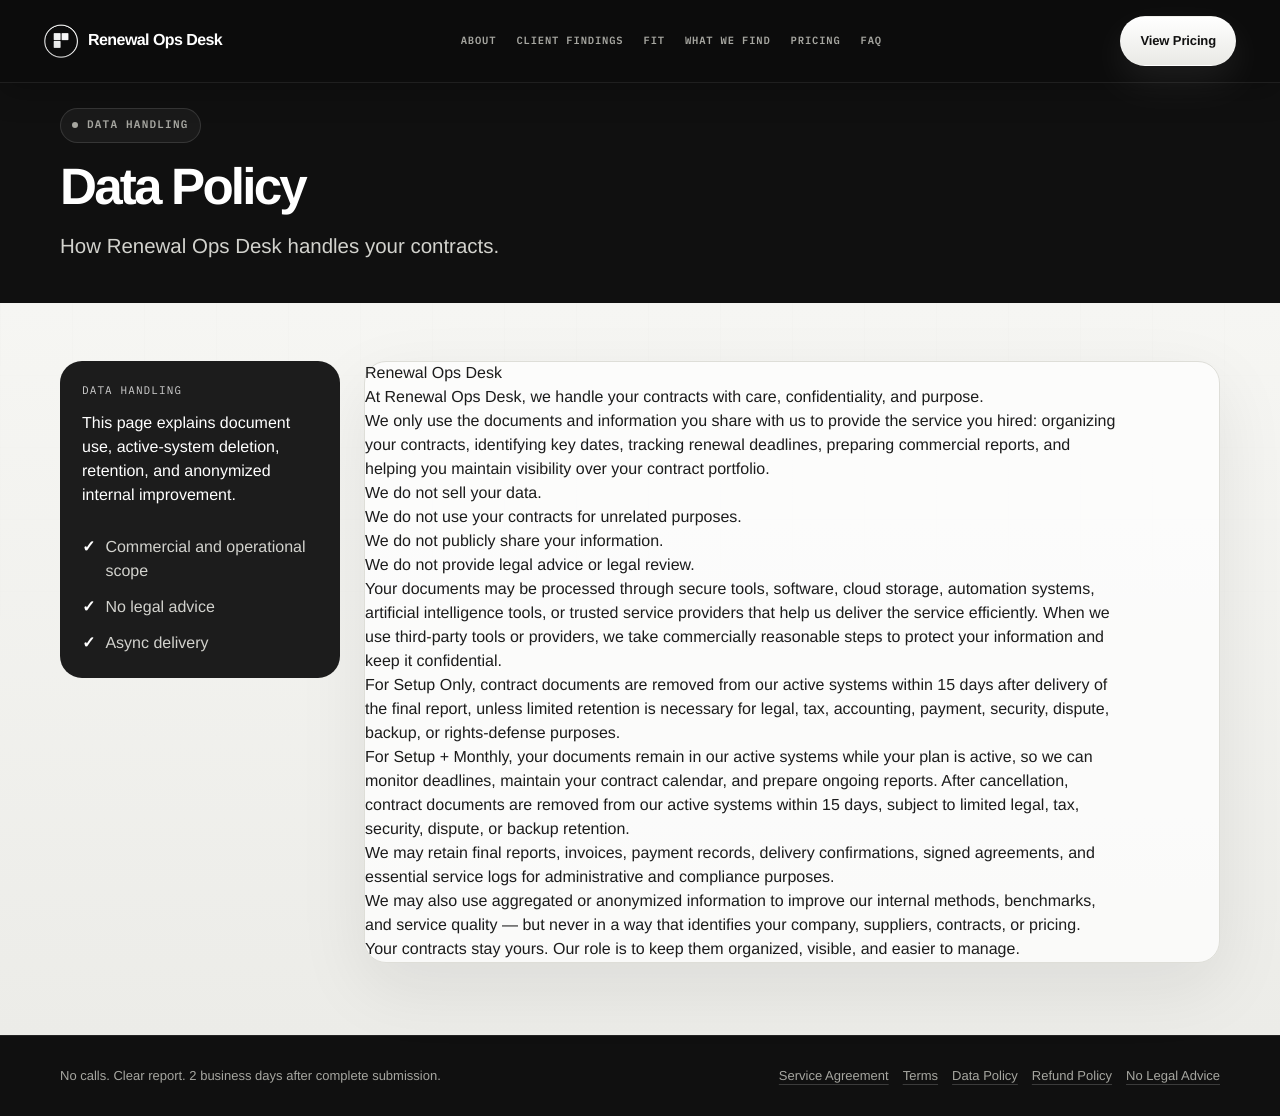
==== commit 2ccbd503: "Update data-policy.html" ====
--- a/data-policy.html
+++ b/data-policy.html
@@ -6,28 +6,39 @@
   <title>Data Policy — Renewal Ops Desk</title>
   <meta name="description" content="How Renewal Ops Desk handles contracts and client information." />
   <link rel="stylesheet" href="styles.css" />
+  <link rel="icon" href="/favicon.png" type="image/png" />
+<link rel="apple-touch-icon" href="/favicon.png" />
 </head>
 <body>
   <div class="page">
     
-   <nav class="nav">
+ <nav class="nav">
   <a href="/" class="brand" aria-label="Renewal Ops Desk home">
     <img class="brand-mark" src="/logo-mark.png" alt="Renewal Ops Desk logo" />
     <span>Renewal Ops Desk</span>
   </a>
 
   <div class="nav-links">
-    <a href="/#exposure">Exposure</a>
     <a href="/#about">About</a>
+    <a href="/#proof">Client Findings</a>
+    <a href="/#fit">Fit</a>
+    <a href="/#findings">What We Find</a>
     <a href="/#pricing">Pricing</a>
-    <a href="/#process">Process</a>
-    <a href="/#confidentiality">Security</a>
     <a href="/#faq">FAQ</a>
+
+    <a class="mobile-nav-cta" href="/#pricing">
+      View Pricing
+    </a>
   </div>
 
-  <a class="btn btn-primary" href="/#pricing">Request Your Scan</a>
+  <a class="btn btn-primary nav-desktop-cta" href="/#pricing">
+    View Pricing
+  </a>
+
+  <button class="mobile-menu-toggle" type="button" aria-label="Open menu">
+    <span></span>
+  </button>
 </nav>
-
     
 <header class="page-hero dark">
   <div class="container">
--- a/styles.css
+++ b/styles.css
@@ -1,34 +1,33 @@
-@import url('https://fonts.googleapis.com/css2?family=IBM+Plex+Mono:wght@400;500;600;700&display=swap');
+@import url("https://fonts.googleapis.com/css2?family=IBM+Plex+Mono:wght@400;500;600;700&display=swap");
+
+
+/* =========================================================
+   RENEWAL OPS DESK — CLEANED STYLESHEET
+   Clean version generated from the latest uploaded CSS.
+   Duplicated selector blocks were consolidated; latest values were kept.
+   ========================================================= */
 
 :root {
   --black: #101010;
   --black-2: #151515;
   --black-3: #1C1C1C;
-
   --white: #FFFFFF;
   --paper: #F6F6F3;
   --paper-2: #ECECE8;
   --paper-3: #E3E3DD;
-
   --line-dark: rgba(255,255,255,.12);
   --line-light: #DEDED8;
-
   --ink-dark: #F7F7F4;
   --ink-light: #1C1C1C;
-
   --text-dark: #D2D2CD;
   --text-light: #3A3A3A;
-
   --muted-dark: #A6A6A0;
   --muted-light: #666666;
-
   --shadow-dark: 0 36px 100px rgba(0,0,0,.36);
   --shadow-light: 0 24px 70px rgba(28,28,28,.08);
-
   --radius-xl: 32px;
   --radius-lg: 22px;
   --radius-md: 16px;
-
   --critical-bg: #FEE2E2;
   --critical-text: #991B1B;
   --now-bg: #FEF3C7;
@@ -68,6 +67,18 @@
   max-width: 760px;
 }
 
+button,
+input,
+textarea,
+select {
+  font: inherit;
+}
+
+img {
+  max-width: 100%;
+  display: block;
+}
+
 .page {
   position: relative;
   overflow-x: hidden;
@@ -79,8 +90,6 @@
   position: relative;
   z-index: 2;
 }
-
-/* NAV */
 
 .nav {
   position: fixed;
@@ -88,27 +97,19 @@
   left: 0;
   transform: translateY(0);
   z-index: 9999;
-
   width: 100%;
   margin: 0;
-
   display: flex;
   justify-content: space-between;
   align-items: center;
   gap: 28px;
-
-  padding: 18px 44px;
-
-  border: none;
+  padding: 16px 44px;
+  min-height: 76px;
   border-bottom: 1px solid rgba(255,255,255,.08);
-  border-radius: 0;
-
   background: rgba(12,12,12,.92);
   backdrop-filter: blur(18px);
   -webkit-backdrop-filter: blur(18px);
-
   box-shadow: 0 10px 30px rgba(0,0,0,.22);
-
   transition: transform .35s ease, background .35s ease, box-shadow .35s ease;
 }
 
@@ -128,8 +129,8 @@
 }
 
 .brand-mark {
-  width: 36px;
-  height: 36px;
+  width: 34px;
+  height: 34px;
   display: block;
   object-fit: contain;
   flex-shrink: 0;
@@ -138,7 +139,7 @@
 .nav-links {
   display: flex;
   align-items: center;
-  gap: 18px;
+  gap: 20px;
   color: var(--muted-dark);
   font-family: "IBM Plex Mono", monospace;
   font-size: 10.5px;
@@ -155,25 +156,26 @@
   color: var(--white);
 }
 
-/* BUTTONS */
-
 .btn {
   display: inline-flex;
   align-items: center;
   justify-content: center;
-
   border-radius: 999px;
   padding: 14px 19px;
-
   font-size: 13px;
   font-weight: 700;
   letter-spacing: -.01em;
-
   cursor: pointer;
-  transition: transform .2s ease, box-shadow .2s ease, background .2s ease, border-color .2s ease;
-
+  transition: transform .2s ease,
+    box-shadow .2s ease,
+    background .2s ease,
+    border-color .2s ease;
   white-space: nowrap;
   border: 1px solid transparent;
+}
+
+.btn:hover {
+  transform: translateY(-1px);
 }
 
 .btn-primary {
@@ -184,7 +186,6 @@
 }
 
 .btn-primary:hover {
-  transform: translateY(-1px);
   background: #fff;
   box-shadow: 0 18px 45px rgba(255,255,255,.12);
 }
@@ -197,7 +198,6 @@
 }
 
 .btn-secondary:hover {
-  transform: translateY(-1px);
   background: rgba(255,255,255,.08);
   border-color: rgba(255,255,255,.2);
 }
@@ -225,20 +225,16 @@
   border-color: rgba(28,28,28,.18);
 }
 
-/* GLOBAL TYPOGRAPHY */
-
 .badge,
 .eyebrow {
   display: inline-flex;
   align-items: center;
   gap: 9px;
-
   font-family: "IBM Plex Mono", monospace;
   font-size: 11px;
   font-weight: 600;
   letter-spacing: .11em;
   text-transform: uppercase;
-
   border-radius: 999px;
   padding: 8px 11px;
   margin-bottom: 22px;
@@ -282,7 +278,7 @@
 h2,
 .section-title {
   font-size: clamp(32px, 4vw, 52px);
-  max-width: 900px;
+  max-width: 920px;
 }
 
 h3 {
@@ -301,8 +297,27 @@
   color: var(--ink-light);
 }
 
+.section-header {
+  margin-bottom: 34px;
+}
+
+.section-lead {
+  max-width: 760px;
+  margin-top: 14px;
+  font-size: 17px;
+  letter-spacing: -.01em;
+}
+
+.dark .section-lead {
+  color: var(--text-dark);
+}
+
+.light .section-lead {
+  color: var(--text-light);
+}
+
 .section {
-  padding: 88px 0;
+  padding: 76px 0;
   position: relative;
 }
 
@@ -312,8 +327,7 @@
 }
 
 .light {
-  background:
-    radial-gradient(circle at 92% 0%, rgba(28,28,28,.06), transparent 0, transparent 22%),
+  background: radial-gradient(circle at 92% 0%, rgba(28,28,28,.06), transparent 0, transparent 22%),
     linear-gradient(180deg, var(--paper) 0%, var(--paper-2) 100%);
   color: var(--ink-light);
 }
@@ -322,11 +336,8 @@
   content: "";
   position: absolute;
   inset: 0;
-
-  background-image:
-    linear-gradient(rgba(28,28,28,.055) 1px, transparent 1px),
+  background-image: linear-gradient(rgba(28,28,28,.055) 1px, transparent 1px),
     linear-gradient(90deg, rgba(28,28,28,.055) 1px, transparent 1px);
-
   background-size: 72px 72px;
   opacity: .16;
   pointer-events: none;
@@ -338,53 +349,40 @@
   position: absolute;
   left: 50%;
   top: 0;
-
   width: min(1160px, calc(100% - 40px));
   height: 1px;
-
   transform: translateX(-50%);
   background: linear-gradient(90deg, transparent, rgba(255,255,255,.1), transparent);
   opacity: .9;
 }
 
-.section-lead {
-  max-width: 760px;
-  margin-top: 18px;
-  font-size: 17px;
-  letter-spacing: -.01em;
-}
-
-.dark .section-lead {
-  color: var(--text-dark);
-}
-
-.light .section-lead {
-  color: var(--text-light);
-}
-
-/* HERO */
-
-.hero {
-  position: relative;
-  padding: 135px 0 118px;
-
-  background:
-    radial-gradient(circle at 9% 0%, rgba(255,255,255,.12), transparent 0, transparent 24%),
-    radial-gradient(circle at 92% 16%, rgba(255,255,255,.08), transparent 0, transparent 22%),
-    linear-gradient(180deg, #111 0%, #0c0c0c 100%);
-
-  overflow: hidden;
+.dark-card,
+.light-card,
+.legal-card,
+.security-card,
+details {
+  border-radius: var(--radius-lg);
+}
+
+.dark-card {
+  background: linear-gradient(180deg, rgba(255,255,255,.06), rgba(255,255,255,.035));
+  border: 1px solid rgba(255,255,255,.12);
+  box-shadow: var(--shadow-dark);
+  backdrop-filter: blur(10px);
+}
+
+.light-card {
+  background: rgba(255,255,255,.74);
+  border: 1px solid var(--line-light);
+  box-shadow: var(--shadow-light);
 }
 
 .hero::before {
   content: "";
   position: absolute;
   inset: 0;
-
-  background-image:
-    linear-gradient(rgba(255,255,255,.045) 1px, transparent 1px),
+  background-image: linear-gradient(rgba(255,255,255,.045) 1px, transparent 1px),
     linear-gradient(90deg, rgba(255,255,255,.045) 1px, transparent 1px);
-
   background-size: 72px 72px;
   opacity: .18;
   mask-image: linear-gradient(to bottom, black 0%, transparent 80%);
@@ -396,20 +394,11 @@
   position: absolute;
   right: -170px;
   top: 130px;
-
   width: 560px;
   height: 560px;
-
   border-radius: 50%;
   border: 1px solid rgba(255,255,255,.08);
   pointer-events: none;
-}
-
-.hero-centered .container {
-  text-align: center;
-  display: flex;
-  flex-direction: column;
-  align-items: center;
 }
 
 .hero-title,
@@ -425,8 +414,8 @@
 }
 
 .hero-subheadline {
-  margin-top: 34px;
-  max-width: 720px;
+  margin-top: 28px;
+  max-width: 680px;
   color: var(--text-dark);
   font-size: clamp(19px, 2vw, 24px);
   letter-spacing: -.025em;
@@ -437,8 +426,7 @@
   align-items: center;
   justify-content: center;
   gap: 12px;
-
-  margin-top: 42px;
+  margin-top: 34px;
   flex-wrap: wrap;
 }
 
@@ -447,202 +435,64 @@
   font-size: 14px;
 }
 
-.secondary-line {
-  margin-top: 30px;
-  max-width: 650px;
-  color: var(--muted-dark);
-  font-size: 14px;
-  font-weight: 500;
-}
-
-.light .secondary-line {
-  color: var(--muted-light);
-}
-
-/* CARDS */
-
-.dark-card,
-.light-card,
-.legal-card,
-.price-card,
-.included,
-.security-card,
-details {
-  border-radius: var(--radius-lg);
-}
-
-.dark-card {
-  background: linear-gradient(180deg, rgba(255,255,255,.06), rgba(255,255,255,.035));
-  border: 1px solid rgba(255,255,255,.12);
-  box-shadow: var(--shadow-dark);
-  backdrop-filter: blur(10px);
-}
-
-.light-card {
-  background: rgba(255,255,255,.74);
-  border: 1px solid var(--line-light);
-  box-shadow: var(--shadow-light);
-}
-
-/* TICKER */
-
-.ticker-section {
-  overflow: hidden;
-  padding: 56px 0;
-  border-top: 1px solid rgba(255,255,255,.06);
-  border-bottom: 1px solid rgba(255,255,255,.06);
-  background: #161616;
-}
-
-.ticker-header {
-  padding: 0 40px 34px;
-  max-width: 960px;
+.about-compact {
+  padding: 54px 0;
+}
+
+.compact-intro {
+  max-width: 880px;
   margin: 0 auto;
   text-align: center;
 }
 
-.ticker-title {
-  font-family: "IBM Plex Mono", monospace;
-  font-size: 13px;
-  font-weight: 500;
-  letter-spacing: .16em;
-  text-transform: uppercase;
-  color: #bdbdb7;
-}
-
-.ticker-outer {
-  overflow: hidden;
-}
-
-.ticker-track {
-  display: flex;
-  gap: 16px;
-  width: max-content;
-  padding: 4px 40px;
-  animation: ticker-slide 55s linear infinite;
-}
-
-.ticker-track:hover {
-  animation-play-state: paused;
-}
-
-@keyframes ticker-slide {
-  0% { transform: translateX(0); }
-  100% { transform: translateX(-50%); }
-}
-
-.ticker-card {
-  width: 300px;
-  flex-shrink: 0;
-
+.compact-intro h2 {
+  max-width: 820px;
+  margin: 0 auto;
+  color: var(--ink-light);
+  font-size: clamp(30px, 3.2vw, 46px);
+}
+
+.compact-intro p {
+  max-width: 720px;
+  margin: 20px auto 0;
+  color: var(--text-light);
+  font-size: 17px;
+  line-height: 1.6;
+}
+
+.testimonial-grid {
+  display: grid;
+  grid-template-columns: repeat(3, 1fr);
+  gap: 14px;
+  margin-top: 34px;
+}
+
+.testimonial-card {
+  padding: 24px;
+  min-height: 230px;
   display: flex;
   flex-direction: column;
-  gap: 12px;
-
-  padding: 22px 24px;
-
-  border-radius: 12px;
-  background: #1e1e1e;
-  border: 1px solid #2a2a2a;
-}
-
-.ticker-card-top {
-  display: flex;
-}
-
-.ticker-tag {
+  justify-content: space-between;
+}
+
+.testimonial-card p {
+  font-size: 15px;
+  line-height: 1.65;
+  color: var(--text-light);
+}
+
+.testimonial-card span {
+  display: block;
+  margin-top: 22px;
+  padding-top: 16px;
+  border-top: 1px solid var(--line-light);
+  color: var(--muted-light);
+  font-family: "IBM Plex Mono", monospace;
   font-size: 10px;
-  font-weight: 600;
-  letter-spacing: .07em;
+  line-height: 1.5;
   text-transform: uppercase;
-
-  padding: 4px 10px;
-  border-radius: 4px;
-}
-
-.ticker-tag.critical { background: var(--critical-bg); color: var(--critical-text); }
-.ticker-tag.act-now { background: var(--now-bg); color: var(--now-text); }
-.ticker-tag.act-soon { background: var(--soon-bg); color: var(--soon-text); }
-.ticker-tag.watch { background: var(--watch-bg); color: var(--watch-text); }
-
-.ticker-card-amount {
-  font-size: 1.45rem;
-  font-weight: 700;
-  letter-spacing: -.02em;
-  line-height: 1;
-  color: #f5f5f5;
-}
-
-.ticker-card-desc {
-  font-size: 13px;
-  line-height: 1.55;
-  color: #92928e;
-}
-
-.ticker-card-detail {
-  font-size: 11.5px;
-  border-top: 1px solid #2a2a2a;
-  padding-top: 12px;
-  line-height: 1.45;
-  color: #565652;
-}
-
-/* QUESTION SECTION */
-
-.question-section {
-  padding: 92px 0;
-}
-
-.question-container {
-  display: flex;
-  justify-content: center;
-}
-
-.question-card {
-  width: min(980px, 100%);
-  text-align: center;
-
-  padding: 58px 42px;
-
-  border-radius: var(--radius-xl);
-  border: 1px solid rgba(255,255,255,.1);
-
-  background:
-    radial-gradient(circle at 50% 0%, rgba(255,255,255,.08), transparent 0, transparent 34%),
-    linear-gradient(180deg, rgba(255,255,255,.05), rgba(255,255,255,.025));
-
-  box-shadow: var(--shadow-dark);
-}
-
-.question-headline {
-  margin: 0 auto;
-  font-size: clamp(34px, 4.4vw, 58px);
-  max-width: 820px;
-}
-
-.question-soft {
-  font-weight: 400;
-  color: var(--text-dark);
-}
-
-.question-line {
-  margin: 12px auto 0;
-  max-width: none;
-
-  color: #fff;
-  font-size: clamp(30px, 4vw, 52px);
-  font-weight: 600;
-  letter-spacing: -.045em;
-  line-height: 1;
-
-  white-space: nowrap;
-}
-
-.question-card .btn {
-  margin-top: 34px;
-}
-
-/* RISK */
+  letter-spacing: .06em;
+}
 
 .split {
   display: grid;
@@ -652,7 +502,7 @@
 }
 
 .statement-card {
-  padding: 30px;
+  padding: 28px 32px;
   position: relative;
   overflow: hidden;
 }
@@ -660,6 +510,7 @@
 .statement-card p {
   margin-top: 18px;
   font-size: 17px;
+  line-height: 1.65;
 }
 
 .dark .statement-card p {
@@ -674,23 +525,64 @@
   margin-top: 24px;
   padding-left: 18px;
   border-left: 3px solid currentColor;
-
-  font-weight: 700;
-  font-size: 17px;
-}
-
-.dark .closing-statement {
-  color: #fff;
-}
-
-.light .closing-statement {
-  color: var(--ink-light);
-}
-
-/* EXPOSURE / COMPACT FINDINGS */
+  color: var(--ink-light);
+  font-weight: 700;
+  font-size: 16px;
+}
+
+.grid-2 {
+  display: grid;
+  grid-template-columns: repeat(2, 1fr);
+  gap: 14px;
+  margin-top: 40px;
+}
+
+.grid-3 {
+  display: grid;
+  grid-template-columns: repeat(3, 1fr);
+  gap: 14px;
+  margin-top: 40px;
+}
+
+.fit-card {
+  padding: 28px 30px;
+  position: relative;
+  overflow: hidden;
+}
+
+.fit-card h3 {
+  margin-bottom: 14px;
+}
+
+.fit-list {
+  list-style: none;
+  display: grid;
+  gap: 12px;
+}
+
+.fit-list li {
+  display: flex;
+  gap: 10px;
+  color: var(--text-light);
+  font-size: 15px;
+  font-weight: 500;
+  line-height: 1.5;
+}
+
+.fit-list.good li::before {
+  content: "✓";
+  color: var(--watch-text);
+  font-weight: 700;
+}
+
+.fit-list.bad li::before {
+  content: "×";
+  color: var(--critical-text);
+  font-weight: 700;
+}
 
 .compact-section {
-  padding: 78px 0;
+  padding: 72px 0;
 }
 
 .compact-findings {
@@ -709,22 +601,34 @@
   display: inline-flex;
   margin-bottom: 16px;
   padding: 7px 9px;
-
   border-radius: 999px;
-
   font-family: "IBM Plex Mono", monospace;
   font-size: 10px;
   font-weight: 600;
   text-transform: uppercase;
   letter-spacing: .1em;
-
   border: 1px solid transparent;
 }
 
-.label.critical { color: var(--critical-text); background: var(--critical-bg); }
-.label.now { color: var(--now-text); background: var(--now-bg); }
-.label.soon { color: var(--soon-text); background: var(--soon-bg); }
-.label.watch { color: var(--watch-text); background: var(--watch-bg); }
+.label.critical {
+  color: var(--critical-text);
+  background: var(--critical-bg);
+}
+
+.label.now {
+  color: var(--now-text);
+  background: var(--now-bg);
+}
+
+.label.soon {
+  color: var(--soon-text);
+  background: var(--soon-bg);
+}
+
+.label.watch {
+  color: var(--watch-text);
+  background: var(--watch-bg);
+}
 
 .compact-finding h3 {
   margin-bottom: 12px;
@@ -736,308 +640,259 @@
   line-height: 1.55;
 }
 
-.scan-footer {
-  margin-top: 34px;
-}
-
-.compact-footer {
+.reports-section .section-lead {
+  margin-top: 16px;
+}
+
+.findings-grid {
+  display: grid;
+  grid-template-columns: repeat(2, 1fr);
+  gap: 18px;
+  margin-top: 36px;
+}
+
+.finding-card {
+  padding: 26px;
+}
+
+.finding-top {
   display: flex;
+  justify-content: space-between;
   align-items: center;
-  justify-content: space-between;
-  gap: 24px;
-  flex-wrap: wrap;
-
-  padding-top: 28px;
-  border-top: 1px solid rgba(255,255,255,.08);
-}
-
-.compact-footer .section-lead {
-  margin: 0;
-  max-width: 520px;
-}
-
-.compact-footer .hero-actions {
-  margin: 0;
-}
-
-/* ABOUT SECTION */
-
-.about-section {
-  position: relative;
-  overflow: hidden;
-}
-
-.about-grid {
-  display: grid;
-  grid-template-columns: .92fr 1.08fr;
-  gap: 42px;
-  align-items: start;
-}
-
-.about-copy {
-  padding: 32px;
-}
-
-.about-copy p {
-  font-size: 16px;
-  color: var(--text-light);
-  line-height: 1.75;
+  gap: 12px;
   margin-bottom: 18px;
 }
 
-.about-proof-line {
-  margin-top: 26px;
-
-  padding-left: 18px;
-  border-left: 3px solid var(--black-3);
-
-  font-size: 15px;
-  font-weight: 700;
-  line-height: 1.65;
-  color: var(--ink-light);
-}
-
-.about-pillars {
-  display: grid;
-  grid-template-columns: repeat(3, 1fr);
-  gap: 14px;
-
-  margin-top: 42px;
-}
-
-.about-pillar {
-  padding: 26px;
-}
-
-.about-pillar span {
-  display: inline-flex;
-
-  margin-bottom: 16px;
-
-  font-family: "IBM Plex Mono", monospace;
-  font-size: 11px;
-  font-weight: 700;
-  letter-spacing: .12em;
-  text-transform: uppercase;
-
+.finding-top span {
   color: var(--muted-light);
-}
-
-.about-pillar h3 {
-  margin-bottom: 14px;
-}
-
-.about-pillar p {
-  font-size: 14px;
-  color: var(--text-light);
-  line-height: 1.7;
-}
-
-.proof-strip {
-  margin-top: 42px;
-
-  display: grid;
-  grid-template-columns: repeat(3, 1fr);
-  gap: 14px;
-}
-
-.proof-strip div {
-  padding: 24px;
-  border-radius: var(--radius-lg);
-
-  background: rgba(255,255,255,.82);
-  border: 1px solid var(--line-light);
-
-  box-shadow: var(--shadow-light);
-}
-
-.proof-strip small {
-  display: block;
-
-  margin-bottom: 14px;
-
   font-family: "IBM Plex Mono", monospace;
   font-size: 10px;
   font-weight: 700;
-  letter-spacing: .11em;
+  letter-spacing: .1em;
   text-transform: uppercase;
-
+}
+
+.finding-level {
+  padding: 6px 9px;
+  border-radius: 999px;
+  font-family: "IBM Plex Mono", monospace;
+  font-size: 9px;
+  font-weight: 700;
+  letter-spacing: .08em;
+  text-transform: uppercase;
+}
+
+.finding-level.critical {
+  background: var(--critical-bg);
+  color: var(--critical-text);
+}
+
+.finding-level.now {
+  background: var(--now-bg);
+  color: var(--now-text);
+}
+
+.finding-level.soon {
+  background: var(--soon-bg);
+  color: var(--soon-text);
+}
+
+.finding-card h3 {
+  margin-bottom: 20px;
+  color: var(--ink-light);
+  font-size: clamp(24px, 2.4vw, 34px);
+  letter-spacing: -.045em;
+}
+
+.finding-metrics {
+  display: grid;
+  grid-template-columns: repeat(3, 1fr);
+  gap: 12px;
+  padding: 18px 0;
+  border-top: 1px solid var(--line-light);
+  border-bottom: 1px solid var(--line-light);
+}
+
+.finding-metrics small,
+.finding-clause small {
+  display: block;
   color: var(--muted-light);
-}
-
-.proof-strip strong {
-  display: block;
-
-  font-size: clamp(28px, 3vw, 40px);
-  line-height: .95;
-  letter-spacing: -.06em;
-
-  color: var(--ink-light);
-}
-
-.proof-strip span {
-  display: block;
-
-  margin-top: 12px;
-
+  font-family: "IBM Plex Mono", monospace;
+  font-size: 9px;
+  font-weight: 700;
+  letter-spacing: .08em;
+  text-transform: uppercase;
+}
+
+.finding-metrics strong {
+  display: block;
+  margin-top: 8px;
+  color: var(--ink-light);
+  font-size: 21px;
+  line-height: 1;
+  letter-spacing: -.04em;
+}
+
+.finding-clause {
+  margin-top: 20px;
+  padding: 16px;
+  border-radius: 16px;
+  background: rgba(28,28,28,.035);
+  border: 1px solid var(--line-light);
+}
+
+.finding-clause p {
+  margin-top: 10px;
+  color: var(--text-light);
+  font-size: 13px;
+  line-height: 1.55;
+}
+
+.finding-analysis {
+  margin-top: 18px;
+  color: var(--text-light);
   font-size: 14px;
   line-height: 1.6;
-
+}
+
+.finding-flag {
+  margin-top: 18px;
+  padding-top: 16px;
+  border-top: 1px solid var(--line-light);
+}
+
+.finding-flag strong {
+  display: block;
+  color: var(--ink-light);
+  font-size: 14px;
+  margin-bottom: 8px;
+}
+
+.finding-flag p {
   color: var(--text-light);
-}
-
-/* WHAT WE DO — REPORT TABLE */
-
-.report-table {
-  margin-top: 38px;
+  font-size: 13px;
+  line-height: 1.55;
+}
+
+.sample-report-box {
+  max-width: 920px;
+  margin: 0 auto;
+  padding: 34px;
+  text-align: center;
+}
+
+.sample-report-box h2 {
+  max-width: 780px;
+  margin: 0 auto;
+  color: var(--ink-light);
+  font-size: clamp(32px, 4vw, 52px);
+}
+
+.sample-report-box p {
+  max-width: 680px;
+  margin: 18px auto 26px;
+  color: var(--text-light);
+  font-size: 16px;
+  line-height: 1.65;
+}
+
+.analysis-table {
   overflow: hidden;
 }
 
-.report-row {
-  display: grid;
-  grid-template-columns: 1fr 260px;
+.analysis-row {
+  display: grid;
+  grid-template-columns: 1fr 250px;
   gap: 28px;
   align-items: center;
-
-  padding: 22px 26px;
+  padding: 22px 30px;
   border-bottom: 1px solid var(--line-light);
 }
 
-.report-row:last-child {
+.analysis-row:last-child {
   border-bottom: none;
 }
 
-.report-row h3 {
+.analysis-row h3 {
+  margin-bottom: 6px;
+  color: var(--ink-light);
   font-size: 22px;
-  margin-bottom: 7px;
-}
-
-.report-row p {
-  font-size: 15px;
+}
+
+.analysis-row p {
   color: var(--text-light);
-  line-height: 1.55;
-}
-
-.report-row strong {
+  font-size: 14px;
+  line-height: 1.5;
+}
+
+.analysis-row strong {
   justify-self: end;
-
-  font-size: 13px;
-  font-family: "IBM Plex Mono", monospace;
-  font-weight: 600;
-  letter-spacing: .05em;
-  text-transform: uppercase;
-
-  color: var(--ink-light);
-  background: rgba(28,28,28,.055);
-  border: 1px solid var(--line-light);
-
-  padding: 9px 11px;
-  border-radius: 999px;
-}
-
-.report-closing {
-  margin-top: 30px;
-}
-
-/* PLANS */
-
-.plans-intro {
-  display: grid;
-  grid-template-columns: 1fr 360px;
-  gap: 34px;
-  align-items: end;
-}
-
-.plans-headline {
-  max-width: 720px;
-}
-
-.plans-lead {
-  max-width: 720px;
-}
-
-.plans-roi {
-  margin-top: 0;
-  max-width: 360px;
-  justify-self: end;
-}
-
-.roi-callout {
-  padding: 22px 24px;
-  border-radius: var(--radius-lg);
-
-  background: var(--black-3);
-  color: #fff;
-
-  box-shadow: var(--shadow-light);
-  border: 1px solid rgba(28,28,28,.1);
-
-  position: relative;
-  overflow: hidden;
-}
-
-.roi-callout small {
-  display: block;
-  color: #cfcfcf;
-
+  color: var(--ink-light);
   font-family: "IBM Plex Mono", monospace;
   font-size: 10px;
   font-weight: 700;
-  letter-spacing: .12em;
+  letter-spacing: .1em;
   text-transform: uppercase;
-
-  margin-bottom: 12px;
-}
-
-.roi-callout strong {
-  display: block;
-  font-size: clamp(22px, 2.2vw, 30px);
-  line-height: 1.04;
-  letter-spacing: -.045em;
-  color: #fff;
-  font-weight: 600;
-}
-
-.roi-callout span {
-  display: block;
-  margin-top: 10px;
-  color: #d7d7d1;
-  font-size: 14px;
+  background: rgba(28,28,28,.045);
+  border: 1px solid var(--line-light);
+  border-radius: 999px;
+  padding: 8px 10px;
+}
+
+.analysis-note {
+  max-width: 940px;
+  margin: 26px auto 0;
+  padding-left: 16px;
+  border-left: 3px solid var(--black-3);
+  color: var(--ink-light);
+  font-size: 16px;
+  font-weight: 700;
+  line-height: 1.55;
+}
+
+.plans-section {
+  position: relative;
+}
+
+.plans-section .section-header {
+  margin-bottom: 30px;
+}
+
+.plans-section .section-lead {
+  max-width: 760px;
 }
 
 .plan-tabs {
   display: flex;
-  gap: 0;
-  margin-top: 44px;
-  border-bottom: 1px solid var(--line-light);
+  gap: 10px;
+  flex-wrap: wrap;
+  margin-top: 30px;
+  margin-bottom: 26px;
 }
 
 .plan-tab {
-  font-size: 14px;
-  font-weight: 600;
-  padding: 13px 26px;
-  border: none;
-  background: transparent;
+  padding: 12px 16px;
+  border-radius: 999px;
+  border: 1px solid var(--line-light);
+  background: rgba(255,255,255,.74);
+  color: var(--muted-light);
+  font-family: "IBM Plex Mono", monospace;
+  font-size: 10px;
+  font-weight: 700;
+  letter-spacing: .08em;
+  text-transform: uppercase;
   cursor: pointer;
-  border-bottom: 2px solid transparent;
-  margin-bottom: -1px;
-  color: #9a9a94;
-  transition: color .15s ease, border-color .15s ease;
-  letter-spacing: -.01em;
+  transition: all .2s ease;
 }
 
 .plan-tab.active {
-  color: var(--ink-light);
-  border-bottom-color: var(--ink-light);
-}
-
-.plan-tab:hover {
-  color: #555;
+  background: var(--black-3);
+  border-color: var(--black-3);
+  color: #fff;
 }
 
 .plan-panel {
   display: none;
-  padding-top: 34px;
 }
 
 .plan-panel.active {
@@ -1045,295 +900,260 @@
 }
 
 .plan-rec {
+  max-width: 780px;
+  margin-bottom: 22px;
+  color: var(--text-light);
   font-size: 16px;
-  color: #686864;
-  margin-bottom: 28px;
-  max-width: 720px;
-  line-height: 1.65;
+  line-height: 1.6;
 }
 
 .monthly-rec {
-  font-size: 17px;
   color: var(--ink-light);
   font-weight: 600;
 }
 
-/* DELIVERABLES LIST */
+.one-line {
+  white-space: nowrap;
+}
 
 .deliverables-list {
-  margin-top: 24px;
+  display: grid;
+  gap: 12px;
+}
+
+.deliverable-row {
+  display: grid;
+  grid-template-columns: 120px 1fr;
+  gap: 18px;
+  padding: 18px 22px;
+  border-radius: 18px;
+  background: rgba(255,255,255,.74);
+  border: 1px solid var(--line-light);
+  box-shadow: var(--shadow-light);
+}
+
+.featured-row {
+  background: var(--black-3);
+  border-color: var(--black-3);
+  color: #fff;
+}
+
+.featured-row .d-label {
+  color: rgba(255,255,255,.72);
+}
+
+.featured-row .d-body strong {
+  color: #fff;
+}
+
+.featured-row .d-body span {
+  color: rgba(255,255,255,.72);
+}
+
+.d-label {
+  padding-top: 3px;
+  color: var(--muted-light);
+  font-family: "IBM Plex Mono", monospace;
+  font-size: 10px;
+  font-weight: 700;
+  letter-spacing: .1em;
+  text-transform: uppercase;
+}
+
+.d-body strong {
+  display: block;
+  color: var(--ink-light);
+  font-size: 18px;
+  letter-spacing: -.02em;
+}
+
+.d-body span {
+  display: block;
+  margin-top: 6px;
+  color: var(--text-light);
+  font-size: 14px;
+  line-height: 1.5;
+}
+
+.plan-note {
+  display: block;
+  max-width: 860px;
+  margin: 24px auto 0;
+  text-align: center;
+  color: var(--muted-light);
+  font-size: 14px;
+  line-height: 1.55;
+}
+
+.plan-note strong {
+  color: var(--ink-light);
+  font-weight: 700;
+}
+
+.pricing-section {
+  position: relative;
+}
+
+.pricing-section .section-header {
+  margin-bottom: 30px;
+}
+
+.pricing-roi-banner {
+  max-width: 900px;
+  margin: 0 auto 26px;
+  padding: 20px 24px;
+  text-align: center;
+}
+
+.pricing-roi-banner p {
+  max-width: none;
+  color: var(--ink-light);
+  font-size: 15px;
+  font-weight: 700;
+  line-height: 1.55;
+}
+
+.pricing-tabs {
+  display: flex;
+  gap: 10px;
+  flex-wrap: wrap;
+  margin-top: 34px;
+  margin-bottom: 26px;
+}
+
+.pricing-tab {
+  padding: 12px 16px;
+  border-radius: 999px;
+  border: 1px solid var(--line-light);
+  background: rgba(255,255,255,.74);
+  color: var(--muted-light);
+  font-family: "IBM Plex Mono", monospace;
+  font-size: 10px;
+  font-weight: 700;
+  letter-spacing: .08em;
+  text-transform: uppercase;
+  cursor: pointer;
+  transition: all .2s ease;
+}
+
+.pricing-tab.active {
+  background: var(--black-3);
+  border-color: var(--black-3);
+  color: #fff;
+}
+
+.pricing-panel {
+  display: none;
+}
+
+.pricing-panel.active {
+  display: block;
+}
+
+.pricing-grid {
+  display: grid;
+  grid-template-columns: repeat(3, 1fr);
+  gap: 18px;
+}
+
+.pricing-card {
   display: flex;
   flex-direction: column;
-  border-top: 1px solid var(--line-light);
-}
-
-.deliverable-row {
-  display: grid;
-  grid-template-columns: 140px 1fr;
-  gap: 22px;
-  padding: 21px 0;
-  border-bottom: 1px solid var(--line-light);
-}
-
-.d-label {
+  min-height: auto;
+  padding: 28px;
+  border-radius: var(--radius-lg);
+  background: rgba(255,255,255,.74);
+  border: 1px solid var(--line-light);
+  box-shadow: var(--shadow-light);
+}
+
+.pricing-card-highlight {
+  border-color: rgba(28,28,28,.18);
+}
+
+.pricing-badge {
   display: inline-flex;
-  width: fit-content;
-  height: fit-content;
+  align-self: flex-start;
+  margin-bottom: 18px;
   padding: 7px 10px;
   border-radius: 999px;
+  background: rgba(28,28,28,.08);
+  color: var(--ink-light);
   font-family: "IBM Plex Mono", monospace;
   font-size: 10px;
-  font-weight: 600;
+  font-weight: 700;
   letter-spacing: .08em;
   text-transform: uppercase;
-  background: rgba(28,28,28,.06);
+}
+
+.pricing-card-top h3 {
+  margin-bottom: 10px;
+}
+
+.pricing-card-top p {
+  color: var(--text-light);
+  font-size: 14px;
+  line-height: 1.6;
+}
+
+.price-block {
+  margin-top: 28px;
+  margin-bottom: 18px;
+}
+
+.price-block strong {
+  display: block;
+  color: var(--ink-light);
+  font-size: clamp(40px, 4vw, 58px);
+  font-weight: 700;
+  line-height: .92;
+  letter-spacing: -.06em;
+}
+
+.price-block span {
+  display: block;
+  margin-top: 10px;
   color: var(--muted-light);
-  border: 1px solid var(--line-light);
-}
-
-.d-body {
-  display: flex;
-  flex-direction: column;
-  gap: 6px;
-}
-
-.d-body strong {
-  font-size: 18px;
-  font-weight: 700;
-  color: var(--ink-light);
-  letter-spacing: -.02em;
-}
-
-.d-body span {
-  font-size: 15px;
-  color: #6f6f69;
-  line-height: 1.55;
-}
-
-.monthly-list {
-  border-top-color: rgba(28,28,28,.2);
-}
-
-.featured-row {
-  padding: 26px 24px;
-  margin-bottom: 6px;
-  border-radius: var(--radius-lg);
-  border: 1px solid var(--black-3);
-  background: var(--black-3);
-  color: #fff;
-}
-
-.featured-row .d-label {
-  background: rgba(255,255,255,.08);
-  color: #fff;
-  border-color: rgba(255,255,255,.16);
-}
-
-.featured-row .d-body strong {
-  color: #fff;
-}
-
-.featured-row .d-body span {
-  color: #d2d2cd;
-}
-
-.monthly-note {
-  margin-top: 28px;
-  padding: 22px 24px;
-  border-radius: var(--radius-lg);
-  background: #fff;
-  border: 1px solid var(--line-light);
-  box-shadow: var(--shadow-light);
-  color: var(--ink-light);
-  font-size: 18px;
-  font-weight: 700;
-  letter-spacing: -.02em;
-}
-
-.panel-actions {
-  margin-top: 32px;
-  justify-content: flex-start;
-}
-
-/* EMBEDDED PRICING SECTION */
-
-.pricing-section {
-  padding-top: 82px;
-  padding-bottom: 88px;
-}
-
-.pricing-intro {
-  display: grid;
-  grid-template-columns: 1fr 340px;
-  gap: 34px;
-  align-items: end;
-}
-
-.pricing-note {
-  margin-top: 0;
-  padding: 22px 24px;
-
-  display: flex;
-  flex-direction: column;
-  gap: 8px;
-
+  font-family: "IBM Plex Mono", monospace;
+  font-size: 10px;
+  letter-spacing: .08em;
+  text-transform: uppercase;
+}
+
+.pricing-roi-line {
+  max-width: none;
+  margin-bottom: 22px;
+  color: var(--ink-light);
   font-size: 14px;
-  line-height: 1.55;
-}
-
-.pricing-note strong {
-  color: var(--ink-light);
-  font-size: 18px;
-  letter-spacing: -.02em;
-}
-
-.pricing-note span {
+  font-weight: 700;
+  line-height: 1.45;
+}
+
+.pricing-list {
+  display: grid;
+  gap: 12px;
+  margin-top: 8px;
+  margin-bottom: 28px;
+  list-style: none;
+}
+
+.pricing-list li {
+  position: relative;
+  padding-left: 18px;
   color: var(--text-light);
-}
-
-.pricing-tabs {
-  display: flex;
-  gap: 0;
-  margin-top: 44px;
-  border-bottom: 1px solid var(--line-light);
-}
-
-.pricing-tab {
   font-size: 14px;
-  font-weight: 600;
-  padding: 13px 26px;
-  border: none;
-  background: transparent;
-  cursor: pointer;
-  border-bottom: 2px solid transparent;
-  margin-bottom: -1px;
-  color: #9a9a94;
-  transition: color .15s ease, border-color .15s ease;
-  letter-spacing: -.01em;
-}
-
-.pricing-tab.active {
-  color: var(--ink-light);
-  border-bottom-color: var(--ink-light);
-}
-
-.pricing-tab:hover {
-  color: #555;
-}
-
-.pricing-panel {
-  display: none;
-  padding-top: 34px;
-}
-
-.pricing-panel.active {
-  display: block;
-}
-
-.pricing-grid {
-  display: grid;
-  grid-template-columns: repeat(3, 1fr);
-  gap: 14px;
-  align-items: stretch;
-}
-
-.pricing-card {
-  min-height: 460px;
-  display: flex;
-  flex-direction: column;
-  justify-content: flex-start;
-
-  padding: 24px;
-  border-radius: 22px;
-
-  background: rgba(255,255,255,.84);
-  border: 1px solid var(--line-light);
-  box-shadow: var(--shadow-light);
-
-  color: var(--ink-light);
-  position: relative;
-  overflow: hidden;
-}
-
-.pricing-card-highlight {
-  border-color: rgba(28,28,28,.28);
-  box-shadow: 0 26px 70px rgba(28,28,28,.14);
-}
-
-.pricing-badge {
-  width: fit-content;
-  margin-bottom: 16px;
-  padding: 6px 9px;
-  border-radius: 999px;
-
-  background: var(--black-3);
-  color: #fff;
-
-  font-family: "IBM Plex Mono", monospace;
-  font-size: 9px;
-  font-weight: 700;
-  letter-spacing: .09em;
-  text-transform: uppercase;
-}
-
-.pricing-card-top h3 {
-  font-size: 25px;
-  margin-bottom: 10px;
-}
-
-.pricing-card-top p {
-  color: var(--muted-light);
-  font-size: 14px;
-  min-height: 44px;
-  line-height: 1.5;
-}
-
-.price-block {
-  margin-top: 24px;
-  margin-bottom: 24px;
-}
-
-.price-block strong {
-  display: block;
-  font-size: clamp(34px, 3.2vw, 44px);
-  line-height: .92;
-  font-weight: 700;
-  letter-spacing: -.06em;
-  color: var(--ink-light);
-}
-
-.price-block span {
-  display: block;
-  margin-top: 9px;
-  color: var(--muted-light);
-  font-size: 13px;
-}
-
-.pricing-list {
-  list-style: none;
-  display: grid;
-  gap: 10px;
-
-  margin-top: auto;
-  padding-top: 20px;
-  padding-bottom: 22px;
-
-  border-top: 1px solid var(--line-light);
-}
-
-.pricing-list li {
-  display: flex;
-  gap: 9px;
-  color: var(--text-light);
-  font-size: 13px;
-  line-height: 1.4;
+  line-height: 1.58;
 }
 
 .pricing-list li::before {
-  content: "✓";
-  flex-shrink: 0;
-  color: var(--ink-light);
-  font-weight: 700;
+  content: "";
+  position: absolute;
+  left: 0;
+  top: 9px;
+  width: 6px;
+  height: 6px;
+  border-radius: 50%;
+  background: rgba(28,28,28,.3);
 }
 
 .pricing-card .btn {
@@ -1341,162 +1161,31 @@
   margin-top: auto;
 }
 
-.pricing-footnote {
-  margin-top: 18px;
-  max-width: 760px;
-
+.pricing-note-line {
+  display: block;
+  max-width: 860px;
+  margin: 24px auto 0;
+  text-align: center;
   color: var(--muted-light);
-  font-size: 13px;
-  line-height: 1.6;
+  font-size: 14px;
+  line-height: 1.55;
 }
 
 .enterprise-note {
-  margin-top: 22px;
-  padding: 18px 22px;
-
-  border-radius: var(--radius-lg);
-  background: rgba(255,255,255,.76);
-  border: 1px solid var(--line-light);
-  box-shadow: var(--shadow-light);
-
-  color: var(--ink-light);
-  font-size: 15px;
-  font-weight: 600;
-  letter-spacing: -.01em;
+  display: block;
+  max-width: 860px;
+  margin: 28px auto 0;
+  color: var(--muted-light);
+  font-size: 14px;
+  text-align: center;
 }
 
 .enterprise-note a {
-  margin-left: 8px;
+  color: var(--ink-light);
+  font-weight: 700;
   text-decoration: underline;
   text-underline-offset: 4px;
 }
-
-/* PROCESS / FIT */
-
-.process-title span,
-.process-title strong {
-  display: block;
-}
-
-.process-title span {
-  font-size: clamp(28px, 3vw, 42px);
-  font-weight: 500;
-  color: var(--text-dark);
-}
-
-.process-title strong {
-  margin-top: 6px;
-  font-size: clamp(36px, 4vw, 56px);
-  color: #fff;
-  font-weight: 700;
-}
-
-.grid-2 {
-  display: grid;
-  grid-template-columns: repeat(2, 1fr);
-  gap: 14px;
-  margin-top: 40px;
-}
-
-.grid-3 {
-  display: grid;
-  grid-template-columns: repeat(3, 1fr);
-  gap: 14px;
-  margin-top: 40px;
-}
-
-.step-card,
-.fit-card {
-  padding: 25px;
-  position: relative;
-  overflow: hidden;
-}
-
-.step-number {
-  display: inline-flex;
-  width: fit-content;
-  padding: 7px 9px;
-  border-radius: 999px;
-  font-family: "IBM Plex Mono", monospace;
-  font-size: 11px;
-  font-weight: 600;
-  text-transform: uppercase;
-  letter-spacing: .12em;
-  margin-bottom: 15px;
-  background: rgba(255,255,255,.06);
-  color: var(--muted-dark);
-  border: 1px solid rgba(255,255,255,.1);
-}
-
-.step-card h3,
-.fit-card h3 {
-  margin-bottom: 14px;
-}
-
-.dark .step-card p {
-  color: var(--text-dark);
-}
-
-.note-box {
-  margin-top: 24px;
-  padding: 23px;
-  border-radius: var(--radius-lg);
-  font-weight: 700;
-  background: linear-gradient(180deg, rgba(255,255,255,.09), rgba(255,255,255,.05));
-  border: 1px solid rgba(255,255,255,.12);
-  color: #fff;
-  box-shadow: var(--shadow-dark);
-}
-
-.fit-list {
-  list-style: none;
-  display: grid;
-  gap: 13px;
-}
-
-.fit-list li {
-  display: flex;
-  gap: 10px;
-  font-weight: 500;
-  color: var(--text-light);
-}
-
-.fit-list.good li::before {
-  content: "✓";
-  color: var(--watch-text);
-  font-weight: 700;
-}
-
-.fit-list.bad li::before {
-  content: "×";
-  color: var(--critical-text);
-  font-weight: 700;
-}
-
-/* CONFIDENTIALITY */
-
-.confidentiality-spacer {
-  height: 36px;
-}
-
-.legal-card {
-  padding: 30px;
-}
-
-.legal-card p,
-.legal-card li {
-  font-size: 16px;
-}
-
-.legal-card p {
-  margin-top: 14px;
-}
-
-.security-card p {
-  color: var(--text-dark);
-}
-
-/* FAQ */
 
 .faq-stack {
   display: flex;
@@ -1545,10 +1234,8 @@
   padding: 0 !important;
 }
 
-/* FINAL CTA */
-
 .final-cta {
-  padding: 112px 0 124px;
+  padding: 96px 0 104px;
   text-align: center;
   position: relative;
   overflow: hidden;
@@ -1619,8 +1306,6 @@
   z-index: 1;
 }
 
-/* FOOTER */
-
 .footer {
   border-top: 1px solid rgba(255,255,255,.08);
   padding: 30px 0;
@@ -1648,191 +1333,9 @@
   text-underline-offset: 4px;
 }
 
-/* RESPONSIVE */
-
-@media (max-width: 1120px) {
-
-  .pricing-grid {
-    grid-template-columns: repeat(2, 1fr);
-  }
-
-  .compact-findings {
-    grid-template-columns: repeat(2, 1fr);
-  }
-
-  .proof-strip {
-    grid-template-columns: 1fr;
-  }
-
-  .about-pillars {
-    grid-template-columns: 1fr;
-  }
-
-  .report-row {
-    grid-template-columns: 1fr;
-  }
-
-  .report-row strong {
-    justify-self: start;
-  }
-
-  .plans-intro,
-  .pricing-intro {
-    grid-template-columns: 1fr;
-  }
-
-  .plans-roi {
-    justify-self: start;
-    max-width: 520px;
-  }
-}
-
-@media (max-width: 980px) {
-
-  .nav-links {
-    display: none;
-  }
-
-  .split,
-  .about-grid {
-    grid-template-columns: 1fr;
-  }
-
-  .grid-2,
-  .grid-3 {
-    grid-template-columns: 1fr;
-  }
-
-  .question-line {
-    white-space: normal;
-  }
-}
-
-@media (max-width: 760px) {
-
-  .pricing-grid {
-    grid-template-columns: 1fr;
-  }
-
-  .pricing-card {
-    min-height: auto;
-  }
-
-  .compact-findings {
-    grid-template-columns: 1fr;
-  }
-
-  .proof-strip {
-    grid-template-columns: 1fr;
-  }
-
-  .deliverable-row {
-    grid-template-columns: 1fr;
-    gap: 10px;
-  }
-
-  .pricing-tabs,
-  .plan-tabs {
-    overflow-x: auto;
-    scrollbar-width: none;
-  }
-
-  .pricing-tabs::-webkit-scrollbar,
-  .plan-tabs::-webkit-scrollbar {
-    display: none;
-  }
-}
-
-@media (max-width: 640px) {
-
-  .container {
-    width: min(100% - 28px, 1160px);
-  }
-
-  .nav {
-    padding: 15px 18px;
-  }
-
-  .nav .btn {
-    display: none;
-  }
-
-  .hero {
-    padding: 120px 0 78px;
-  }
-
-  .hero-title,
-  .hero h1 {
-    font-size: clamp(54px, 16vw, 78px);
-  }
-
-  .hero-actions,
-  .final-actions {
-    align-items: stretch;
-  }
-
-  .btn {
-    width: 100%;
-  }
-
-  .ticker-track {
-    padding: 4px 18px;
-  }
-
-  .ticker-card {
-    width: 280px;
-  }
-
-  .question-card {
-    padding: 42px 22px;
-  }
-
-  .secondary-line br {
-    display: none;
-  }
-
-  .final-cta::before,
-  .final-cta::after,
-  .hero::after {
-    display: none;
-  }
-
-  .pricing-section {
-    padding-top: 72px;
-    padding-bottom: 74px;
-  }
-
-  .pricing-card {
-    padding: 22px;
-  }
-
-  .pricing-card-top h3 {
-    font-size: 24px;
-  }
-
-  .price-block strong {
-    font-size: 40px;
-  }
-
-  .about-copy,
-  .about-pillar,
-  .proof-strip div {
-    padding: 22px;
-  }
-
-  .question-line {
-    font-size: clamp(28px, 8vw, 40px);
-  }
-
-  .process-title strong {
-    line-height: .98;
-  }
-}
-
-/* EXTRA PAGES */
-
 .page-hero {
-  padding: 130px 0 72px;
+  padding: 108px 0 42px;
+  min-height: auto;
   background: var(--black);
   position: relative;
   overflow: hidden;
@@ -1842,31 +1345,50 @@
   content: "";
   position: absolute;
   inset: 0;
-  background-image:
-    linear-gradient(rgba(255,255,255,.045) 1px, transparent 1px),
+  background-image: linear-gradient(rgba(255,255,255,.045) 1px, transparent 1px),
     linear-gradient(90deg, rgba(255,255,255,.045) 1px, transparent 1px);
   background-size: 72px 72px;
   opacity: .16;
   mask-image: linear-gradient(to bottom, black, transparent 80%);
 }
 
+.page-hero .badge,
+.page-hero .eyebrow {
+  margin-bottom: 18px;
+}
+
+.page-hero h1,
+.page-hero .section-title {
+  font-size: clamp(34px, 4vw, 52px);
+  max-width: 920px;
+  line-height: 1;
+}
+
 .page-hero p {
-  margin-top: 24px;
+  margin-top: 20px;
+  max-width: 820px;
   color: var(--text-dark);
-  font-size: 20px;
+  font-size: clamp(17px, 1.6vw, 21px);
+  line-height: 1.45;
 }
 
 .legal-layout {
   display: grid;
   grid-template-columns: 280px 1fr;
-  gap: 28px;
+  gap: 24px;
   align-items: start;
+}
+
+.section.light:has(.legal-layout),
+.section.light.legal-section {
+  padding-top: 58px;
+  padding-bottom: 72px;
 }
 
 .side-note {
   position: sticky;
-  top: 100px;
-  padding: 24px;
+  top: 92px;
+  padding: 22px;
   border-radius: var(--radius-lg);
   background: var(--black-3);
   color: #fff;
@@ -1934,220 +1456,1454 @@
   margin-top: 12px;
 }
 
-/* PRICING PAGE */
-
-.pricing-hero {
+.hero {
   position: relative;
-  padding: 128px 0 72px;
-  background:
-    radial-gradient(circle at 10% 0%, rgba(255,255,255,.12), transparent 0, transparent 24%),
-    radial-gradient(circle at 92% 20%, rgba(255,255,255,.08), transparent 0, transparent 22%),
+  padding: 104px 0 54px;
+  background: radial-gradient(circle at 9% 0%, rgba(255,255,255,.12), transparent 0, transparent 24%),
+    radial-gradient(circle at 92% 16%, rgba(255,255,255,.08), transparent 0, transparent 22%),
     linear-gradient(180deg, #111 0%, #0c0c0c 100%);
   overflow: hidden;
 }
 
-.pricing-hero::before {
-  content: "";
-  position: absolute;
-  inset: 0;
-  background-image:
-    linear-gradient(rgba(255,255,255,.045) 1px, transparent 1px),
-    linear-gradient(90deg, rgba(255,255,255,.045) 1px, transparent 1px);
-  background-size: 72px 72px;
-  opacity: .16;
-  mask-image: linear-gradient(to bottom, black, transparent 78%);
-  pointer-events: none;
-}
-
-.pricing-hero-inner {
+.hero-centered {
   text-align: center;
   display: flex;
   flex-direction: column;
   align-items: center;
-}
-
-.pricing-title {
-  font-size: clamp(46px, 5.6vw, 78px);
+  min-height: 560px;
+  justify-content: center;
+}
+
+.hero .badge {
+  margin-top: 18px;
+  margin-bottom: 34px;
+}
+
+.secondary-line {
+  margin-top: 42px;
+  max-width: 650px;
+  color: var(--muted-dark);
+  font-size: 14px;
+  font-weight: 500;
+}
+
+.hero-metrics-line {
+  margin-top: 12px;
+  max-width: 720px;
+  color: rgba(255,255,255,.22);
+  font-family: "IBM Plex Mono", monospace;
+  font-size: 10px;
+  font-weight: 600;
+  letter-spacing: .08em;
+  text-transform: uppercase;
+  line-height: 1.55;
+}
+
+.secondary-line,
+.hero-metrics-line {
+  transform: translateY(24px);
+}
+
+.about-service-cards {
+  display: grid;
+  grid-template-columns: repeat(3, 1fr);
+  gap: 14px;
+  max-width: 1040px;
+  margin: 28px auto 0;
+}
+
+.about-service-card {
+  padding: 14px 16px;
+  border-radius: 14px;
+  background: rgba(28, 28, 28, .045);
+  border: 1px solid rgba(28, 28, 28, .08);
+  box-shadow: none;
+}
+
+.about-service-card h3 {
+  margin-bottom: 5px;
+  color: rgba(28, 28, 28, .82);
+  font-size: 14px;
+  letter-spacing: -.02em;
+}
+
+.about-service-card p {
+  color: rgba(28, 28, 28, .58);
+  font-size: 11.5px;
+  line-height: 1.42;
+}
+
+.social-proof-section {
+  padding-top: 58px;
+  padding-bottom: 66px;
+}
+
+.social-proof-section .section-header {
+  max-width: 980px;
+  margin-left: auto;
+  margin-right: auto;
+  margin-bottom: 36px;
+  text-align: center;
+}
+
+.social-proof-section .section-title {
+  max-width: 980px;
+  margin-left: auto;
+  margin-right: auto;
+  font-size: clamp(30px, 3.0vw, 48px);
+  line-height: 1;
+  letter-spacing: -.055em;
+  text-align: center;
+  font-weight: 700;
+}
+
+.premium-testimonials {
+  display: grid;
+  grid-template-columns: repeat(3, 1fr);
+  gap: 18px;
+  max-width: 1280px;
+  margin: 0 auto;
+}
+
+.dark-testimonial {
+  min-height: 230px;
+  display: flex;
+  flex-direction: column;
+  justify-content: space-between;
+  padding: 34px 36px;
+  border-radius: 22px;
+  background: radial-gradient(circle at 0% 0%, rgba(255,255,255,.05), transparent 0, transparent 36%),
+    linear-gradient(180deg, #1b1b1b 0%, #141414 100%);
+  border: 1px solid rgba(255,255,255,.08);
+  box-shadow: 0 18px 48px rgba(28,28,28,.10);
+}
+
+.dark-testimonial p {
+  color: rgba(255,255,255,.88);
+  font-size: 17px;
+  line-height: 1.58;
+  letter-spacing: -.03em;
+}
+
+.dark-testimonial span {
+  display: block;
+  margin-top: 28px;
+  padding-top: 18px;
+  border-top: 1px solid rgba(255,255,255,.14);
+  color: rgba(255,255,255,.46);
+  font-family: "IBM Plex Mono", monospace;
+  font-size: 10px;
+  font-weight: 700;
+  letter-spacing: .12em;
+  text-transform: uppercase;
+  line-height: 1.7;
+  white-space: pre-line;
+}
+
+.testimonial-footnote {
+  max-width: 1200px;
+  margin: 22px auto 0;
+  color: rgba(28,28,28,.36);
+  font-size: 13px;
+  line-height: 1.4;
+  text-align: center;
+  white-space: nowrap;
+  transform: translateY(8px);
+}
+
+.why-section {
+  padding-top: 58px;
+  padding-bottom: 62px;
+}
+
+.why-section .split {
+  display: grid;
+  grid-template-columns: .9fr 1.1fr;
+  gap: 42px;
+  align-items: start;
+}
+
+.why-section .section-title {
+  max-width: 520px;
+  font-size: clamp(34px, 3.5vw, 50px);
+  line-height: .98;
+  letter-spacing: -.06em;
+}
+
+.why-section .statement-card {
+  padding: 24px 28px;
+  border-radius: 18px;
+}
+
+.why-section .statement-card p {
+  margin-top: 0;
+  margin-bottom: 16px;
+  color: rgba(28,28,28,.68);
+  font-size: 15.5px;
+  line-height: 1.62;
+  letter-spacing: -.01em;
+}
+
+.why-section .statement-card p:last-of-type {
+  margin-bottom: 0;
+}
+
+.why-section .closing-statement {
+  margin-top: 24px;
+  padding-left: 14px;
+  border-left: 2px solid rgba(28,28,28,.32);
+  color: rgba(28,28,28,.82);
+  font-size: 15px;
+  font-weight: 700;
+  line-height: 1.55;
+  letter-spacing: -.01em;
+}
+
+#fit {
+  padding-top: 58px;
+  padding-bottom: 64px;
+}
+
+#fit .section-header {
+  margin-bottom: 32px;
+}
+
+#fit .section-title {
+  max-width: 980px;
+  font-size: clamp(24px, 2.4vw, 36px);
+  line-height: 1.08;
+  letter-spacing: -.04em;
+}
+
+#fit .fit-scroll-grid {
+  gap: 14px;
+  margin-top: 0;
+}
+
+#fit .fit-card {
+  padding: 24px 26px;
+  border-radius: 18px;
+}
+
+#fit .fit-card h3 {
+  margin-bottom: 18px;
+  font-size: 22px;
+  letter-spacing: -.035em;
+}
+
+#fit .fit-list {
+  gap: 12px;
+}
+
+#fit .fit-list li {
+  color: rgba(28,28,28,.72);
+  font-size: 14px;
+  line-height: 1.48;
+  letter-spacing: -.01em;
+}
+
+#fit .fit-list.good li::before,
+#fit .fit-list.bad li::before {
+  flex-shrink: 0;
+  margin-top: 1px;
+}
+
+#findings.compact-section {
+  padding-top: 54px;
+  padding-bottom: 56px;
+}
+
+#findings .section-header {
+  margin-bottom: 28px;
+  text-align: left;
+}
+
+.findings-title {
+  display: flex;
+  flex-direction: column;
+  align-items: flex-start;
+  gap: 2px;
+}
+
+.findings-title span {
+  font-size: .48em;
+  font-weight: 400;
+  letter-spacing: -.035em;
+  opacity: .58;
+}
+
+.findings-title strong {
+  display: block;
+  font-weight: 700;
+  letter-spacing: -.065em;
+}
+
+.risk-table {
+  display: grid;
+  gap: 0;
+  max-width: 980px;
+  border-top: 1px solid rgba(255,255,255,.12);
+}
+
+.risk-row {
+  display: grid;
+  grid-template-columns: 118px 260px 1fr;
+  align-items: center;
+  gap: 22px;
+  padding: 13px 0;
+  border-bottom: 1px solid rgba(255,255,255,.12);
+  border-radius: 0;
+  background: transparent;
+}
+
+.risk-label {
+  display: inline-flex;
+  align-items: center;
+  justify-content: center;
+  width: 76px;
+  min-width: 76px;
+  padding: 5px 7px;
+  border-radius: 999px;
+  font-family: "IBM Plex Mono", monospace;
+  font-size: 8px;
+  font-weight: 700;
+  letter-spacing: .1em;
+  text-transform: uppercase;
+}
+
+.risk-label.critical {
+  background: var(--critical-bg);
+  color: var(--critical-text);
+}
+
+.risk-label.now {
+  background: var(--now-bg);
+  color: var(--now-text);
+}
+
+.risk-label.soon {
+  background: var(--soon-bg);
+  color: var(--soon-text);
+}
+
+.risk-label.watch {
+  background: var(--watch-bg);
+  color: var(--watch-text);
+}
+
+.risk-row h3 {
+  color: rgba(255,255,255,.92);
+  font-size: 17px;
+  font-weight: 600;
+  line-height: 1.05;
+  letter-spacing: -.03em;
+}
+
+.risk-row p {
+  color: rgba(255,255,255,.52);
+  font-size: 12.5px;
+  line-height: 1.45;
+  max-width: none;
+}
+
+.results-compact .section-title {
+  margin-left: auto;
+  margin-right: auto;
+  max-width: 720px;
+  font-size: clamp(30px, 3vw, 44px);
+  line-height: 1;
+}
+
+.results-grid {
+  display: grid;
+  grid-template-columns: repeat(4, 1fr);
+  gap: 10px;
+  margin-top: 26px;
+}
+
+.result-card {
+  padding: 18px 16px;
+  border-radius: 14px;
+}
+
+.result-card small {
+  display: block;
+  margin-bottom: 10px;
+  color: var(--muted-light);
+  font-family: "IBM Plex Mono", monospace;
+  font-size: 8px;
+  font-weight: 700;
+  letter-spacing: .1em;
+  text-transform: uppercase;
+}
+
+.result-card strong {
+  display: block;
+  color: var(--ink-light);
+  font-size: clamp(26px, 3vw, 38px);
+  line-height: .95;
+  letter-spacing: -.06em;
+}
+
+.result-card span {
+  display: block;
+  margin-top: 8px;
+  color: var(--text-light);
+  font-size: 10.5px;
+  line-height: 1.45;
+}
+
+.results-line {
+  margin: 22px auto 0;
+  text-align: center;
+}
+
+.results-line span {
+  color: rgba(28,28,28,.72);
+  font-size: 14px;
+  font-weight: 700;
+  letter-spacing: -.02em;
+}
+
+#findings.what-we-find-section {
+  padding-top: 68px;
+  padding-bottom: 68px;
+}
+
+#findings .what-find-layout.refined {
+  display: grid;
+  grid-template-columns: 0.88fr 0.72fr;
+  gap: 56px;
+  align-items: start;
+}
+
+#findings .what-find-left {
+  max-width: 540px;
+  display: flex;
+  flex-direction: column;
+}
+
+#findings .what-find-left .eyebrow {
+  width: fit-content;
+  max-width: max-content;
+}
+
+#findings .what-find-left .section-title {
+  max-width: 520px;
+  font-size: clamp(30px, 3.2vw, 52px);
+  line-height: .98;
+  letter-spacing: -.06em;
+}
+
+#findings .risk-table-title {
+  margin-top: 34px;
+  margin-bottom: 18px;
+  padding-top: 22px;
+  border-top: 1px solid rgba(28,28,28,.14);
+  display: flex;
+  flex-direction: column;
+  gap: 2px;
+}
+
+#findings .risk-table-title span {
+  display: block;
+  color: rgba(28,28,28,.48);
+  font-size: 22px;
+  font-weight: 400;
+  line-height: 1;
+  letter-spacing: -.035em;
+}
+
+#findings .risk-table-title strong {
+  display: block;
+  margin-top: 4px;
+  color: var(--ink-light);
+  font-size: 30px;
+  font-weight: 700;
+  line-height: .95;
+  letter-spacing: -.055em;
+}
+
+#findings .risk-mini-table {
+  display: grid;
+  gap: 0;
+  max-width: 500px;
+  border-top: 1px solid rgba(28,28,28,.12);
+}
+
+#findings .risk-mini-row {
+  display: grid;
+  grid-template-columns: 104px 1fr;
+  column-gap: 16px;
+  row-gap: 5px;
+  align-items: center;
+  padding: 11px 0;
+  border-bottom: 1px solid rgba(28,28,28,.12);
+}
+
+#findings .risk-mini-row .risk-label {
+  grid-row: span 2;
+}
+
+#findings .risk-mini-row strong {
+  color: rgba(28,28,28,.88);
+  font-size: 14px;
+  line-height: 1.1;
+  letter-spacing: -.025em;
+}
+
+#findings .risk-mini-row p {
+  max-width: none;
+  color: rgba(28,28,28,.52);
+  font-size: 11.5px;
+  line-height: 1.35;
+}
+
+#findings .risk-label {
+  display: inline-flex;
+  align-items: center;
+  justify-content: center;
+  width: 76px;
+  min-width: 76px;
+  padding: 5px 7px;
+  border-radius: 999px;
+  font-family: "IBM Plex Mono", monospace;
+  font-size: 8px;
+  font-weight: 700;
+  letter-spacing: .1em;
+  text-transform: uppercase;
+}
+
+#findings .risk-label.critical {
+  background: var(--critical-bg);
+  color: var(--critical-text);
+}
+
+#findings .risk-label.now {
+  background: var(--now-bg);
+  color: var(--now-text);
+}
+
+#findings .risk-label.soon {
+  background: var(--soon-bg);
+  color: var(--soon-text);
+}
+
+#findings .risk-label.watch {
+  background: var(--watch-bg);
+  color: var(--watch-text);
+}
+
+#findings .report-frame {
+  position: relative;
+  overflow: hidden;
+  width: 560px;
+  max-width: 560px;
+  min-width: 560px;
+  height: 600px;
+  min-height: 600px;
+  justify-self: end;
+  transform: translateY(24px);
+  padding: 14px;
+  border-radius: 28px;
+  border: 1px solid rgba(28,28,28,.10);
+  background: linear-gradient(180deg, rgba(255,255,255,.72), rgba(255,255,255,.42)),
+    rgba(28,28,28,.035);
+  box-shadow: 0 24px 70px rgba(28,28,28,.08);
+}
+
+#findings .report-sample-scroll {
+  display: flex;
+  flex-direction: row;
+  gap: 0;
+  width: 100%;
+  height: 100%;
+  overflow: hidden;
+  scroll-behavior: smooth;
+}
+
+#findings .report-sample-scroll .finding-card {
+  flex: 0 0 100%;
+  width: 100%;
+  min-width: 100%;
+  height: 100%;
+  min-height: 100%;
+  padding: 28px 30px;
+  border-radius: 22px;
+  box-shadow: none;
+  overflow: hidden;
+}
+
+#findings .report-frame .finding-card h3 {
+  font-size: 32px;
+}
+
+#findings .report-frame .finding-metrics {
+  grid-template-columns: repeat(3, 1fr);
+  gap: 12px;
+  padding: 18px 0;
+}
+
+#findings .report-frame .finding-metrics div {
+  min-width: 0;
+}
+
+#findings .report-frame .finding-metrics strong {
+  font-size: 19px;
+}
+
+#findings .report-frame .finding-clause {
+  padding: 12px 14px;
+}
+
+#findings .report-frame .finding-clause p,
+#findings .report-frame .finding-analysis,
+#findings .report-frame .finding-flag p {
+  font-size: 12px;
+  line-height: 1.42;
+}
+
+#findings .report-arrow {
+  position: absolute;
+  top: 50%;
+  z-index: 20;
+  width: 36px;
+  height: 36px;
+  display: inline-flex;
+  align-items: center;
+  justify-content: center;
+  border-radius: 999px;
+  border: 1px solid rgba(28,28,28,.12);
+  background: rgba(255,255,255,.72);
+  color: rgba(28,28,28,.72);
+  font-size: 18px;
+  font-weight: 700;
+  cursor: pointer;
+  transform: translateY(-50%);
+  box-shadow: 0 12px 30px rgba(28,28,28,.12);
+}
+
+#findings .report-prev {
+  left: 8px;
+}
+
+#findings .report-next {
+  right: 8px;
+}
+
+#findings .report-arrow:hover {
+  background: #fff;
+  color: #111;
+}
+
+#findings .what-find-footnote {
   max-width: 900px;
-  color: var(--white);
+  margin: 42px auto 0;
+  color: rgba(28,28,28,.38);
+  font-size: 13px;
+  line-height: 1.4;
+  text-align: center;
+}
+
+.results-section {
+  padding-top: 54px;
+  padding-bottom: 62px;
+}
+
+.results-compact {
+  max-width: 1180px;
+  margin: 0 auto;
+  text-align: center;
+}
+
+.results-header {
+  margin-bottom: 28px;
+}
+
+.results-header .section-title {
+  max-width: 620px;
+  font-size: clamp(30px, 3vw, 44px);
+  line-height: .98;
+  letter-spacing: -.055em;
+}
+
+.results-strip {
+  display: grid;
+  grid-template-columns: repeat(4, 1fr);
+  gap: 0;
+  border-top: 1px solid rgba(28,28,28,.12);
+  border-bottom: 1px solid rgba(28,28,28,.12);
+}
+
+.result-item {
+  padding: 22px 22px 24px;
+  position: relative;
+}
+
+.result-item:not(:last-child)::after {
+  content: "";
+  position: absolute;
+  top: 18px;
+  right: 0;
+  width: 1px;
+  height: calc(100% - 36px);
+  background: rgba(28,28,28,.08);
+}
+
+.result-item small {
+  display: block;
+  margin-bottom: 12px;
+  color: rgba(28,28,28,.46);
+  font-family: "IBM Plex Mono", monospace;
+  font-size: 8px;
+  font-weight: 700;
+  letter-spacing: .1em;
+  text-transform: uppercase;
+}
+
+.result-item strong {
+  display: block;
+  color: var(--ink-light);
+  font-size: clamp(34px, 4vw, 52px);
+  line-height: .92;
+  letter-spacing: -.07em;
+}
+
+.result-item span {
+  display: block;
+  margin-top: 10px;
+  max-width: 220px;
+  color: rgba(28,28,28,.58);
+  font-size: 12px;
+  line-height: 1.45;
+}
+
+.results-emphasis {
+  margin-top: 34px;
+  text-align: center;
+}
+
+.results-emphasis span {
+  display: block;
+  color: rgba(28,28,28,.48);
+  font-size: 18px;
+  font-weight: 500;
+  letter-spacing: -.03em;
+}
+
+.results-emphasis strong {
+  display: block;
+  margin-top: 6px;
+  color: var(--ink-light);
+  font-size: clamp(34px, 4vw, 62px);
+  font-weight: 700;
+  line-height: .96;
+  letter-spacing: -.07em;
+}
+
+#results.results-section {
+  padding-top: 40px;
+  padding-bottom: 44px;
+}
+
+.results-compact-v3 {
+  max-width: 1120px;
+  margin: 0 auto;
+}
+
+.results-header-v3 {
+  margin-bottom: 20px;
+}
+
+.results-header-v3 .eyebrow {
+  width: fit-content;
+}
+
+.results-header-v3 h2 {
+  margin-top: 16px;
+  color: var(--ink-light);
+  font-size: clamp(24px, 2.5vw, 36px);
+  line-height: 1;
+  letter-spacing: -.055em;
+  white-space: nowrap;
+}
+
+.results-grid-v3 {
+  display: grid;
+  grid-template-columns: repeat(4, 1fr);
+  gap: 12px;
+}
+
+.results-grid-v3 article {
+  padding: 18px;
+  border: 1px solid rgba(28,28,28,.10);
+  border-radius: 16px;
+  background: rgba(28,28,28,.025);
+  box-shadow: none;
+}
+
+.results-grid-v3 small {
+  display: block;
+  margin-bottom: 10px;
+  color: rgba(28,28,28,.46);
+  font-family: "IBM Plex Mono", monospace;
+  font-size: 8px;
+  font-weight: 700;
+  letter-spacing: .1em;
+  text-transform: uppercase;
+}
+
+.results-grid-v3 strong {
+  display: block;
+  color: var(--ink-light);
+  font-size: clamp(30px, 3vw, 44px);
+  line-height: .9;
+  letter-spacing: -.07em;
+}
+
+.results-grid-v3 span {
+  display: block;
+  margin-top: 12px;
+  color: rgba(28,28,28,.58);
+  font-size: 12px;
+  line-height: 1.42;
+}
+
+.results-question-v3 {
+  margin: 32px auto 0;
+  max-width: 980px;
+  color: var(--ink-light);
+  font-size: clamp(18px, 2vw, 28px);
+  font-weight: 700;
+  line-height: 1.04;
+  letter-spacing: -.055em;
+  text-align: center;
+}
+
+.results-question-v3 strong {
+  color: var(--ink-light);
+  font-weight: 700;
+}
+
+.sample-report-section {
+  padding-top: 40px;
+  padding-bottom: 44px;
+  background: #101010;
+}
+
+.sample-strip-v2 {
+  display: grid;
+  grid-template-columns: .42fr 1.18fr auto;
+  gap: 28px;
+  align-items: center;
+  max-width: 1180px;
+  margin: 0 auto;
+  padding: 34px 36px;
+  border: 1px solid rgba(255,255,255,.10);
+  border-radius: 28px;
+  background: rgba(255,255,255,.035);
+  box-shadow: 0 24px 70px rgba(0,0,0,.18);
+}
+
+.sample-copy {
+  padding-left: 0;
+  border-left: none;
+}
+
+.sample-copy h2 {
+  max-width: 720px;
+  color: #fff;
+  font-size: clamp(30px, 3vw, 46px);
+  line-height: .95;
+  letter-spacing: -.065em;
+}
+
+.sample-copy p {
+  max-width: 760px;
+  margin-top: 12px;
+  color: rgba(255,255,255,.58);
+  font-size: 13.5px;
+  line-height: 1.5;
+}
+
+.sample-action {
+  display: flex;
+  justify-content: flex-end;
+}
+
+.sample-action a {
+  display: inline-flex;
+  align-items: center;
+  justify-content: center;
+  min-height: 52px;
+  padding: 0 26px;
+  border-radius: 999px;
+  background: #fff;
+  color: #111;
+  font-family: inherit;
+  font-size: 14px;
+  font-weight: 700;
+  letter-spacing: -.01em;
+  text-transform: none;
+  text-decoration: none;
+  box-shadow: 0 18px 48px rgba(255,255,255,.12);
+}
+
+.sample-action a:hover {
+  transform: translateY(-1px);
+}
+
+.analysis-section {
+  padding-top: 48px;
+  padding-bottom: 56px;
+}
+
+.analysis-header-v3 {
+  max-width: 1120px;
+  margin: 0 auto 34px;
+  display: grid;
+  grid-template-columns: .9fr 1.1fr;
+  gap: 56px;
+  align-items: end;
+}
+
+.analysis-header-v3 h2 {
+  margin-top: 18px;
+  color: var(--ink-light);
+  font-size: clamp(28px, 3vw, 42px);
+  line-height: .98;
   letter-spacing: -.06em;
-  line-height: .94;
-}
-
-.pricing-subtitle {
-  margin-top: 22px;
-  max-width: 680px;
-  color: var(--text-dark);
-  font-size: clamp(16px, 1.6vw, 19px);
+}
+
+.analysis-header-v3 p {
+  max-width: 560px;
+  color: rgba(28,28,28,.62);
+  font-size: 15px;
+  line-height: 1.55;
+}
+
+.analysis-table-v4 {
+  max-width: 1120px;
+  margin: 0 auto;
+  border: 1px solid rgba(28,28,28,.10);
+  border-radius: 18px;
+  background: rgba(28,28,28,.018);
+  overflow: hidden;
+}
+
+.analysis-row-v4 {
+  display: grid;
+  grid-template-columns: .85fr 1.25fr .95fr;
+  gap: 32px;
+  align-items: start;
+  padding: 18px 26px;
+  border-bottom: 1px solid rgba(28,28,28,.08);
+}
+
+.analysis-row-v4:last-child {
+  border-bottom: none;
+}
+
+.analysis-head-v4 {
+  padding: 12px 26px;
+  background: rgba(28,28,28,.026);
+}
+
+.analysis-head-v4 span {
+  color: rgba(28,28,28,.44);
+  font-family: "IBM Plex Mono", monospace;
+  font-size: 8px;
+  font-weight: 700;
+  letter-spacing: .1em;
+  text-transform: uppercase;
+}
+
+.analysis-row-v4 strong {
+  color: var(--ink-light);
+  font-size: 15px;
+  line-height: 1.2;
   letter-spacing: -.02em;
 }
 
-.pricing-section-head {
-  display: block;
-  margin-bottom: 34px;
-}
-
-.pricing-section-head.simple {
-  margin-bottom: 30px;
-}
-
-.pricing-section-head h2 {
-  font-size: clamp(32px, 3.6vw, 48px);
-  max-width: 100%;
-  white-space: nowrap;
-}
-
-.plan-volume {
+.analysis-row-v4 p {
+  color: rgba(28,28,28,.58);
+  font-size: 13px;
+  line-height: 1.45;
+}
+
+.analysis-note-v3 {
+  max-width: 1120px;
+  margin: 20px auto 0;
+  color: rgba(28,28,28,.42);
+  font-size: 12.5px;
+  line-height: 1.5;
+  text-align: center;
+}
+
+.security-section {
+  padding-top: 48px;
+  padding-bottom: 54px;
+  background: #101010;
+}
+
+.security-header {
+  max-width: 1120px;
+  margin: 0 auto 26px;
+}
+
+.security-header h2 {
+  margin-top: 18px;
+  color: #fff;
+  font-size: clamp(28px, 3vw, 44px);
+  line-height: .98;
+  letter-spacing: -.06em;
+  max-width: 760px;
+}
+
+.security-header p {
+  max-width: 760px;
+  margin-top: 14px;
+  color: rgba(255,255,255,.58);
+  font-size: 14px;
+  line-height: 1.55;
+}
+
+.security-grid {
+  display: grid;
+  grid-template-columns: repeat(3, 1fr);
+  gap: 12px;
+  max-width: 1120px;
+  margin: 0 auto;
+}
+
+.security-card {
+  padding: 18px;
+  border: 1px solid rgba(255,255,255,.10);
+  border-radius: 16px;
+  background: rgba(255,255,255,.035);
+}
+
+.security-card span {
+  display: block;
+  margin-bottom: 10px;
+  color: rgba(255,255,255,.34);
+  font-family: "IBM Plex Mono", monospace;
+  font-size: 8px;
+  font-weight: 700;
+  letter-spacing: .1em;
+}
+
+.security-card strong {
+  display: block;
+  color: #fff;
+  font-size: 16px;
+  line-height: 1.2;
+  letter-spacing: -.02em;
+}
+
+.security-card p {
+  margin-top: 10px;
+  color: rgba(255,255,255,.58);
+  font-size: 12.5px;
+  line-height: 1.48;
+}
+
+.methodology-section {
+  padding-top: 30px;
+  padding-bottom: 42px;
+}
+
+.methodology-main {
+  display: grid;
+  grid-template-columns: 285px 1fr;
+  gap: 36px;
+  margin-top: 26px;
+  align-items: center;
+}
+
+.methodology-founder {
+  display: grid;
+  gap: 16px;
+  align-items: center;
+  grid-template-columns: 92px 1fr;
+}
+
+.methodology-founder img {
+  width: 92px;
+  height: 92px;
+  border-radius: 18px;
+  object-fit: cover;
+}
+
+.methodology-founder strong {
+  display: block;
+  color: var(--ink-light);
+  font-size: 13.5px;
+  line-height: 1.2;
+}
+
+.methodology-founder span {
+  display: block;
+  margin-top: 5px;
+  color: rgba(28,28,28,.52);
+  font-size: 10px;
+  line-height: 1.35;
+  max-width: 150px;
+}
+
+.methodology-links {
+  margin-top: 10px;
+}
+
+.methodology-links a {
+  display: inline-flex;
+  align-items: center;
+  min-height: 28px;
+  padding: 0 11px;
+  border-radius: 999px;
+  border: 1px solid rgba(28,28,28,.12);
+  color: rgba(28,28,28,.72);
+  font-size: 10.5px;
+  font-weight: 700;
+  text-decoration: none;
+}
+
+.methodology-links a:first-child {
+  display: inline-flex;
+}
+
+.methodology-links a:nth-child(2) {
+  position: absolute;
+  right: 26px;
+  bottom: 20px;
+}
+
+.methodology-frame {
+  max-width: 1120px;
+  margin: 0 auto;
+  padding: 24px 26px 20px;
+  border: 1px solid rgba(28,28,28,.10);
+  border-radius: 22px;
+  background: rgba(28,28,28,.018);
+  position: relative;
+}
+
+.methodology-quote p {
+  max-width: 780px;
+  color: var(--ink-light);
+  font-size: 14px;
+  line-height: 1.48;
+  letter-spacing: -.015em;
+}
+
+.methodology-quote p + p {
+  margin-top: 10px;
+}
+
+.methodology-footer {
+  margin-top: 24px;
+  padding-top: 16px;
+  border-top: 1px solid rgba(28,28,28,.08);
+}
+
+.methodology-footer span {
+  color: rgba(28,28,28,.42);
+  font-family: "IBM Plex Mono", monospace;
+  font-size: 8.5px;
+  font-weight: 700;
+  letter-spacing: .08em;
+  text-transform: uppercase;
+}
+
+
+
+
+
+
+
+
+
+
+
+
+
+
+
+
+
+
+
+/* =========================================================
+   FINAL MOBILE SYSTEM — RENEWAL OPS DESK
+   Paste at the very bottom of styles.css
+   ========================================================= */
+
+.mobile-menu-toggle {
+  display: none;
+}
+
+.mobile-nav-cta {
+  display: none;
+}
+
+.nav-desktop-cta {
+  display: inline-flex;
+}
+
+/* Tablet */
+
+
+/* Mobile */
+
+
+/* Small mobile */
+
+
+/* =========================
+   PLANS / PRICING
+========================= */
+
+.pricing-section {
+  position: relative;
+}
+
+.plan-model-grid {
+  margin-top: 44px;
+  display: grid;
+  grid-template-columns: repeat(2, minmax(0, 1fr));
+  gap: 18px;
+}
+
+.plan-model-card {
+  padding: 30px;
+  border: 1px solid var(--line-light);
+  border-radius: 28px;
+  background: #fff;
+  box-shadow: 0 18px 55px rgba(0, 0, 0, .04);
+}
+
+.plan-model-label,
+.plan-label {
+  display: block;
+  margin-bottom: 14px;
+  color: var(--muted-light);
+  font-family: "IBM Plex Mono", monospace;
+  font-size: 10px;
+  font-weight: 700;
+  letter-spacing: .1em;
+  text-transform: uppercase;
+}
+
+.plan-model-card h3 {
+  margin: 0;
+  color: var(--ink-light);
+  font-size: clamp(26px, 2.4vw, 38px);
+  line-height: 1;
+  letter-spacing: -.05em;
+}
+
+.plan-model-card p {
+  margin-top: 18px;
+  color: var(--muted-light);
+  font-size: 15px;
+  line-height: 1.6;
+}
+
+.plan-model-card ul {
+  margin: 24px 0 0;
+  padding: 0;
+  list-style: none;
+  display: grid;
+  gap: 10px;
+}
+
+.plan-model-card li {
+  position: relative;
+  padding-left: 18px;
   color: var(--muted-light);
   font-size: 14px;
-  min-height: 22px;
-}
-
-.plan-price {
+  line-height: 1.45;
+}
+
+.plan-model-card li::before {
+  content: "";
+  position: absolute;
+  left: 0;
+  top: .65em;
+  width: 6px;
+  height: 6px;
+  border-radius: 999px;
+  background: var(--ink-light);
+}
+
+.monthly-note {
   margin-top: 22px;
-  font-size: clamp(34px, 3.2vw, 44px);
-  line-height: .92;
-  font-weight: 700;
+  padding-top: 18px;
+  border-top: 1px solid var(--line-light);
+  color: var(--ink-light) !important;
+  font-size: 14px !important;
+  line-height: 1.55 !important;
+}
+
+/* SAMPLE REPORT CTA */
+
+.sample-report-cta {
+  max-width: 820px;
+  margin: 30px auto 0;
+  padding: 22px 24px;
+  display: flex;
+  align-items: center;
+  justify-content: space-between;
+  gap: 18px;
+  border: 1px solid var(--line-light);
+  border-radius: 24px;
+  background: #f8f8f8;
+}
+
+.sample-report-cta span {
+  display: block;
+  color: var(--ink-light);
+  font-size: 16px;
+  font-weight: 700;
+  letter-spacing: -.02em;
+}
+
+.sample-report-cta p {
+  margin: 5px 0 0;
+  color: var(--muted-light);
+  font-size: 14px;
+}
+
+.btn-secondary {
+  background: #fff;
+  color: var(--ink-light);
+  border: 1px solid var(--line-light);
+  white-space: nowrap;
+}
+
+/* TABS */
+
+.pricing-tabs {
+  width: fit-content;
+  margin: 42px auto 34px;
+  padding: 6px;
+  display: flex;
+  gap: 6px;
+  border: 1px solid var(--line-light);
+  background: #f5f5f5;
+  border-radius: 999px;
+}
+
+.pricing-tab {
+  appearance: none;
+  border: 0;
+  cursor: pointer;
+  padding: 12px 20px;
+  border-radius: 999px;
+  background: transparent;
+  color: var(--muted-light);
+  font-family: "IBM Plex Mono", monospace;
+  font-size: 10px;
+  font-weight: 700;
+  letter-spacing: .08em;
+  text-transform: uppercase;
+  transition: all .22s ease;
+}
+
+.pricing-tab.active {
+  background: var(--ink-light);
+  color: #fff;
+}
+
+/* GRID */
+
+.pricing-grid {
+  display: none;
+  grid-template-columns: repeat(3, minmax(0, 1fr));
+  gap: 18px;
+}
+
+.pricing-grid.active {
+  display: grid;
+}
+
+/* CARD */
+
+.pricing-card {
+  min-height: 500px;
+  padding: 24px;
+  display: flex;
+  flex-direction: column;
+  justify-content: space-between;
+  border: 1px solid var(--line-light);
+  border-radius: 28px;
+  background: #fff;
+  box-shadow: 0 18px 55px rgba(0, 0, 0, .04);
+}
+
+.setup-only-card {
+  min-height: 330px;
+}
+
+.pricing-card h3 {
+  margin: 0;
+  color: var(--ink-light);
+  font-size: clamp(24px, 2vw, 32px);
+  line-height: 1;
+  letter-spacing: -.04em;
+}
+
+/* PRICE */
+
+.price-block {
+  margin-top: 30px;
+  padding-top: 22px;
+  border-top: 1px solid var(--line-light);
+}
+
+.price-block strong {
+  display: block;
+  color: var(--ink-light);
+  font-size: clamp(38px, 4vw, 52px);
+  line-height: .95;
   letter-spacing: -.06em;
-  color: var(--ink-light);
-}
-
-.plan-price-note {
-  margin-top: 8px;
+}
+
+.price-block span {
+  display: block;
+  margin-top: 9px;
+  color: var(--muted-light);
+  font-family: "IBM Plex Mono", monospace;
+  font-size: 10px;
+  font-weight: 700;
+  letter-spacing: .08em;
+  line-height: 1.4;
+  text-transform: uppercase;
+}
+
+/* FIRST PAYMENT NOTE */
+
+.first-payment-note {
+  margin: 14px 0 0;
+  max-width: 360px;
   color: var(--muted-light);
   font-size: 13px;
-}
-
-.pricing-btn {
-  width: 100%;
-  margin-top: 20px;
-  margin-bottom: 20px;
-}
-
-.pricing-card-featured {
-  transform: none;
-  border-color: rgba(28,28,28,.28);
-  box-shadow: 0 26px 70px rgba(28,28,28,.14);
-}
-
-.plan-badge {
-  width: fit-content;
-  margin-bottom: 16px;
-  padding: 6px 9px;
-  border-radius: 999px;
-  background: var(--black-3);
-  color: #fff;
-  font-family: "IBM Plex Mono", monospace;
-  font-size: 9px;
-  font-weight: 700;
-  letter-spacing: .09em;
-  text-transform: uppercase;
-}
-
-.custom-note {
+  line-height: 1.5;
+}
+
+/* AFTER PAYMENT */
+
+.after-payment-box {
   margin-top: 22px;
-  padding: 18px 22px;
-  border-radius: var(--radius-lg);
-  background: rgba(255,255,255,.76);
+  padding: 18px;
   border: 1px solid var(--line-light);
-  box-shadow: var(--shadow-light);
-  color: var(--ink-light);
-  font-size: 15px;
-  font-weight: 600;
-  letter-spacing: -.01em;
-}
-
-.custom-note a {
-  text-decoration: underline;
-  text-underline-offset: 4px;
-}
-
-.dark .custom-note {
-  background: rgba(255,255,255,.06);
-  border-color: rgba(255,255,255,.12);
-  color: var(--white);
-  box-shadow: var(--shadow-dark);
-}
-
-.pricing-card-dark {
-  background: linear-gradient(180deg, rgba(255,255,255,.07), rgba(255,255,255,.035));
-  border: 1px solid rgba(255,255,255,.13);
-  box-shadow: var(--shadow-dark);
-  color: var(--white);
-}
-
-.pricing-card-dark h3,
-.pricing-card-dark .plan-price {
-  color: var(--white);
-}
-
-.pricing-card-dark .plan-volume,
-.pricing-card-dark .plan-price-note {
-  color: var(--muted-dark);
-}
-
-.pricing-card-dark .pricing-list {
-  border-top-color: rgba(255,255,255,.12);
-}
-
-.pricing-card-dark .pricing-list li {
-  color: var(--text-dark);
-}
-
-.pricing-card-dark .pricing-list li::before {
-  color: #fff;
-}
-
-.monthly-featured {
-  border-color: rgba(255,255,255,.28);
-  box-shadow: 0 28px 80px rgba(255,255,255,.07);
-}
-
-.monthly-featured .plan-badge {
-  background: #fff;
-  color: var(--black);
-}
-
-/* PACKS */
-
-.packs-layout {
-  display: grid;
-  grid-template-columns: repeat(2, 1fr);
-  gap: 14px;
-  margin-top: 28px;
-}
-
-.pack-group {
-  padding: 22px;
-}
-
-.pack-group h3 {
-  font-size: 24px;
-  margin-bottom: 10px;
-}
-
-.pack-group p {
-  color: var(--text-light);
-  font-size: 14px;
-  line-height: 1.55;
-}
-
-.pack-cards {
-  display: grid;
-  grid-template-columns: repeat(3, 1fr);
-  gap: 10px;
-  margin-top: 20px;
-}
-
-.pack-card {
-  padding: 16px;
-  border-radius: 15px;
-  background: rgba(28,28,28,.045);
-  border: 1px solid var(--line-light);
-}
-
-.pack-card span {
-  display: block;
+  border-radius: 18px;
+  background: #f8f8f8;
+}
+
+.after-payment-box small {
+  display: block;
+  margin-bottom: 8px;
   color: var(--muted-light);
   font-family: "IBM Plex Mono", monospace;
   font-size: 9px;
@@ -2156,281 +2912,589 @@
   text-transform: uppercase;
 }
 
-.pack-card strong {
-  display: block;
-  margin-top: 12px;
-  font-size: 28px;
+.after-payment-box b {
+  display: block;
+  color: var(--ink-light);
+  font-size: 24px;
+  line-height: 1;
+  letter-spacing: -.04em;
+}
+
+/* ANNUAL */
+
+.annual-pill {
+  margin-top: 16px;
+  margin-bottom: 12px;
+  padding: 13px 15px;
+  display: flex;
+  align-items: center;
+  justify-content: space-between;
+  gap: 12px;
+  border: 1px solid var(--line-light);
+  border-radius: 999px;
+  background: #fff;
+  color: var(--ink-light);
+  text-decoration: none;
+}
+
+.annual-pill span {
+  color: var(--muted-light);
+  font-family: "IBM Plex Mono", monospace;
+  font-size: 9px;
+  font-weight: 700;
+  letter-spacing: .08em;
+  text-transform: uppercase;
+}
+
+.annual-pill strong {
+  color: var(--ink-light);
+  font-size: 13px;
+  font-weight: 800;
+  white-space: nowrap;
+}
+
+/* BUTTON */
+
+.pricing-btn {
+  width: 100%;
+  margin-top: 14px;
+  justify-content: center;
+}
+
+/* ENTERPRISE */
+
+.enterprise-note {
+  max-width: 860px;
+  margin: 30px auto 0;
+  padding: 18px 22px;
+  border: 1px solid var(--line-light);
+  border-radius: 20px;
+  background: #f8f8f8;
+  color: var(--muted-light);
+  text-align: center;
+  font-size: 14px;
+  line-height: 1.6;
+}
+
+.enterprise-note strong {
+  color: var(--ink-light);
+}
+
+.enterprise-note a {
+  color: var(--ink-light);
+  font-weight: 700;
+  text-decoration: underline;
+  text-underline-offset: 4px;
+}
+
+/* MOBILE */
+
+
+
+/* SAMPLE REPORT LEAD MAGNET */
+
+.sample-report-section {
+  padding: 74px 0;
+}
+
+.sample-report-lead {
+  display: grid;
+  grid-template-columns: 1.05fr .95fr;
+  gap: 42px;
+  align-items: center;
+  padding: 42px;
+  border-radius: 30px;
+  background:
+    radial-gradient(circle at 0% 0%, rgba(255,255,255,.08), transparent 0, transparent 34%),
+    linear-gradient(180deg, #1b1b1b 0%, #121212 100%);
+  border: 1px solid rgba(255,255,255,.10);
+  box-shadow: 0 28px 80px rgba(0,0,0,.28);
+}
+
+.sample-report-copy h2 {
+  max-width: 680px;
+  color: #fff;
+  font-size: clamp(34px, 4vw, 58px);
+  line-height: .96;
+  letter-spacing: -.06em;
+}
+
+.sample-report-copy p {
+  margin-top: 20px;
+  max-width: 640px;
+  color: rgba(255,255,255,.68);
+  font-size: 16px;
+  line-height: 1.65;
+}
+
+.sample-context {
+  display: inline-flex;
+  margin-top: 22px;
+  color: rgba(255,255,255,.9);
+  font-family: "IBM Plex Mono", monospace;
+  font-size: 11px;
+  font-weight: 700;
+  letter-spacing: .08em;
+  text-transform: uppercase;
+}
+
+.sample-report-form {
+  padding: 26px;
+  border-radius: 24px;
+  background: rgba(255,255,255,.06);
+  border: 1px solid rgba(255,255,255,.12);
+}
+
+.form-field {
+  display: grid;
+  gap: 8px;
+  margin-bottom: 14px;
+}
+
+.form-field label {
+  color: rgba(255,255,255,.58);
+  font-family: "IBM Plex Mono", monospace;
+  font-size: 10px;
+  font-weight: 700;
+  letter-spacing: .08em;
+  text-transform: uppercase;
+}
+
+.form-field input {
+  width: 100%;
+  height: 52px;
+  padding: 0 16px;
+  border-radius: 14px;
+  border: 1px solid rgba(255,255,255,.14);
+  background: rgba(255,255,255,.08);
+  color: #fff;
+  outline: none;
+}
+
+.form-field input::placeholder {
+  color: rgba(255,255,255,.34);
+}
+
+.form-field input:focus {
+  border-color: rgba(255,255,255,.36);
+  background: rgba(255,255,255,.11);
+}
+
+.sample-form-btn {
+  width: 100%;
+  margin-top: 8px;
+  height: 54px;
+}
+
+.sample-form-note {
+  margin: 14px auto 0;
+  color: rgba(255,255,255,.42);
+  font-size: 12px;
+  text-align: center;
+}
+
+/* MOBILE */
+
+
+
+/* FAQ */
+
+.faq-section {
+  padding: 74px 0 82px;
+}
+
+.faq-layout {
+  display: grid;
+  grid-template-columns: .85fr 1.15fr;
+  gap: 64px;
+  align-items: start;
+}
+
+.faq-heading {
+  position: static;
+  top: auto;
+}
+
+.faq-heading .section-title {
+  max-width: 520px;
+  font-size: clamp(38px, 4.4vw, 68px);
+  line-height: .94;
+  letter-spacing: -.065em;
+}
+
+.faq-stack {
+  display: flex;
+  flex-direction: column;
+  max-width: 760px;
+  border-top: 1px solid var(--line-light);
+}
+
+.faq-stack details {
+  background: transparent !important;
+  border-radius: 0 !important;
+  border: none !important;
+  border-bottom: 1px solid var(--line-light) !important;
+  padding: 22px 0 !important;
+  box-shadow: none !important;
+}
+
+.faq-stack summary {
+  position: relative;
+  display: flex;
+  align-items: center;
+  justify-content: space-between;
+  gap: 16px;
+  color: var(--ink-light);
+  font-size: 17px;
+  font-weight: 700;
+  line-height: 1.35;
+  cursor: pointer;
+  list-style: none;
+  letter-spacing: -.02em;
+}
+
+.faq-stack summary::-webkit-details-marker {
+  display: none;
+}
+
+.faq-stack summary::marker {
+  display: none;
+}
+
+.faq-stack summary::after {
+  content: "+";
+  flex-shrink: 0;
+  color: var(--muted-light);
+  font-family: "IBM Plex Mono", monospace;
+  font-size: 18px;
+  font-weight: 500;
+}
+
+.faq-stack details[open] summary::after {
+  content: "−";
+}
+
+.faq-stack details p {
+  margin-top: 14px;
+  max-width: 680px;
+  color: var(--muted-light);
+  font-size: 15px;
+  line-height: 1.7;
+  padding: 0 !important;
+}
+
+/* MOBILE FAQ */
+
+
+
+/* PROOF / TESTIMONIALS */
+
+.proof-section {
+  position: relative;
+  padding-top: 58px;
+  padding-bottom: 58px;
+}
+
+.proof-section .section-head {
+  margin-bottom: 28px;
+}
+
+.proof-section .section-title {
+  max-width: 820px;
+  font-size: clamp(34px, 3.4vw, 52px);
+}
+
+.proof-section .section-lead {
+  max-width: 720px;
+  font-size: 15px;
+  line-height: 1.55;
+}
+
+.proof-grid {
+  margin-top: 32px;
+  display: grid;
+  grid-template-columns: repeat(3, minmax(0, 1fr));
+  gap: 14px;
+}
+
+.proof-card {
+  padding: 24px;
+  border: 1px solid var(--line-light);
+  border-radius: 22px;
+  background: #fff;
+  box-shadow: 0 18px 55px rgba(0, 0, 0, .04);
+}
+
+.proof-amount {
+  margin-bottom: 18px;
+  color: var(--ink-light);
+  font-family: "IBM Plex Mono", monospace;
+  font-size: 9.5px;
+  font-weight: 700;
+  letter-spacing: .09em;
+  text-transform: uppercase;
+}
+
+.proof-card blockquote {
+  margin: 0;
+  color: var(--ink-light);
+  font-size: 15.5px;
+  line-height: 1.58;
+  letter-spacing: -.02em;
+}
+
+.proof-meta {
+  margin-top: 22px;
+  padding-top: 14px;
+  border-top: 1px solid var(--line-light);
+  color: var(--muted-light);
+  font-size: 11.5px;
+  line-height: 1.45;
+}
+
+.proof-stats {
+  margin-top: 16px;
+  padding: 14px 20px;
+  display: grid;
+  grid-template-columns: repeat(3, minmax(0, 1fr));
+  gap: 16px;
+  border: 1px solid var(--line-light);
+  border-radius: 18px;
+  background: #f8f8f8;
+}
+
+.proof-stat strong {
+  display: block;
+  color: var(--ink-light);
+  font-size: clamp(24px, 2.2vw, 32px);
   line-height: 1;
   letter-spacing: -.05em;
-  color: var(--ink-light);
-}
-
-.pack-card em {
-  display: block;
-  margin-top: 8px;
-  font-style: normal;
-  color: var(--text-light);
-  font-weight: 700;
-  font-size: 13px;
-}
-
-.included-clean {
-  margin-top: 16px;
+}
+
+.proof-stat span {
+  display: block;
+  margin-top: 5px;
+  max-width: 220px;
+  color: var(--muted-light);
+  font-size: 11px;
+  line-height: 1.35;
+}
+
+.proof-stat {
+  text-align: center;
+}
+
+.proof-stat span {
+  margin-left: auto;
+  margin-right: auto;
+}
+
+/* SAMPLE REPORT MODAL FIX */
+
+.sample-modal {
+  position: fixed;
+  inset: 0;
+  z-index: 10000;
+  display: none;
+  align-items: center;
+  justify-content: center;
   padding: 24px;
-  border-radius: var(--radius-lg);
-  background: var(--black-3);
-  color: #fff;
-  box-shadow: var(--shadow-light);
-  text-align: center;
-}
-
-.included-clean h3 {
-  color: #fff;
-  margin-bottom: 18px;
-  font-size: 24px;
-  text-align: center;
-}
-
-.included-grid {
+}
+
+.sample-modal.active {
   display: flex;
-  justify-content: center;
-  align-items: center;
-  flex-wrap: nowrap;
-  gap: 8px;
-}
-
-.included-grid span {
-  display: inline-flex;
-  white-space: nowrap;
-  padding: 8px 10px;
-  border-radius: 999px;
-  color: #d7d7d1;
-  background: rgba(255,255,255,.07);
-  border: 1px solid rgba(255,255,255,.12);
-  font-size: 11px;
-  font-weight: 600;
-}
-
-/* RESPONSIVE ADDITIONS FOR EXTRA PAGES */
-
-@media (max-width: 1120px) {
-  .pricing-section-head h2 {
-    white-space: normal;
-  }
-}
-
-@media (max-width: 980px) {
-  .legal-layout {
-    grid-template-columns: 1fr;
-  }
-
-  .side-note {
-    position: relative;
-    top: auto;
-  }
-}
-
-@media (max-width: 860px) {
-  .packs-layout {
-    grid-template-columns: 1fr;
-  }
-
-  .pack-cards {
-    grid-template-columns: 1fr;
-  }
-
-  .included-grid {
-    flex-wrap: wrap;
-  }
-}
-
-@media (max-width: 640px) {
-  .pricing-hero {
-    padding: 118px 0 62px;
-  }
-
-  .pricing-title {
-    font-size: clamp(42px, 13vw, 62px);
-  }
-
-  .pricing-subtitle {
-    font-size: 16px;
-  }
-
-  .pricing-section-head h2 {
-    font-size: clamp(34px, 10vw, 48px);
-    white-space: normal;
-  }
-
-  .included-grid {
-    flex-wrap: wrap;
-  }
-}
-
-/* PRICING SECTION — COMPACT ONE-SCREEN VERSION */
-
-.pricing-section {
-  padding-top: 56px;
-  padding-bottom: 56px;
-}
-
-.pricing-intro {
-  align-items: start;
-  gap: 28px;
-}
-
-.pricing-section .section-title {
-  font-size: clamp(34px, 3.8vw, 58px);
-}
-
-.pricing-section .section-lead {
-  margin-top: 12px;
-  font-size: 16px;
-}
-
-.pricing-note {
-  padding: 18px 22px;
-  min-height: auto;
-}
-
-.pricing-note strong {
-  font-size: 16px;
-}
-
-.pricing-note span {
-  font-size: 14px;
-}
-
-.pricing-tabs {
-  margin-top: 34px;
-}
-
-.pricing-panel {
-  padding-top: 28px;
-}
-
-.pricing-grid {
-  gap: 12px;
-}
-
-.pricing-card {
-  min-height: 390px;
-  padding: 20px 22px;
-}
-
-.pricing-card-top h3 {
-  font-size: 23px;
-  margin-bottom: 8px;
-}
-
-.pricing-card-top p {
-  font-size: 13.5px;
-  min-height: 38px;
-}
-
-.price-block {
-  margin-top: 18px;
-  margin-bottom: 18px;
-}
-
-.price-block strong {
-  font-size: clamp(34px, 3vw, 42px);
-}
-
-.price-block span {
-  margin-top: 7px;
-  font-size: 12.5px;
-}
-
-.pricing-list {
-  gap: 8px;
-  padding-top: 16px;
-  padding-bottom: 18px;
-}
-
-.pricing-list li {
-  font-size: 12.5px;
-  line-height: 1.35;
-}
-
-.pricing-badge {
-  margin-bottom: 14px;
-  padding: 5px 8px;
-  font-size: 8.5px;
-}
-
-.pricing-footnote,
-.enterprise-note {
-  margin-top: 16px;
-}
-
-/* INTERNAL PAGES — COMPACT HERO + UPDATED NAV FEEL */
-
-.page-hero {
-  padding: 108px 0 42px;
-  min-height: auto;
-}
-
-.page-hero .badge,
-.page-hero .eyebrow {
-  margin-bottom: 18px;
-}
-
-.page-hero h1,
-.page-hero .section-title {
-  font-size: clamp(34px, 4vw, 52px);
-  max-width: 920px;
-  line-height: 1;
-}
-
-.page-hero p {
-  margin-top: 20px;
-  max-width: 820px;
-  font-size: clamp(17px, 1.6vw, 21px);
-  line-height: 1.45;
-}
-
-.legal-layout {
-  gap: 24px;
-}
-
-.section.light:has(.legal-layout),
-.section.light.legal-section {
-  padding-top: 58px;
-  padding-bottom: 72px;
-}
-
-.side-note {
-  top: 92px;
-  padding: 22px;
-}
-
-.legal-card {
-  padding: 26px 30px;
-}
-
-.legal-card p {
-  margin-top: 12px;
-  line-height: 1.6;
-}
-
-/* NAV — MAKE OLD INTERNAL PAGES MATCH NEWER MINIMAL FEEL */
-
-.nav {
-  padding: 16px 44px;
-  min-height: 76px;
-}
-
-.nav-links {
-  gap: 20px;
-  font-size: 10.5px;
-}
-
-.brand-mark {
+}
+
+.sample-modal-backdrop {
+  position: absolute;
+  inset: 0;
+  background: rgba(0, 0, 0, .72);
+  backdrop-filter: blur(10px);
+}
+
+.sample-modal-card {
+  position: relative;
+  z-index: 2;
+  width: min(520px, 100%);
+  padding: 34px;
+  border-radius: 26px;
+  background: #f6f6f3;
+  color: #1c1c1c;
+  box-shadow: 0 30px 90px rgba(0,0,0,.35);
+}
+
+.sample-modal-close {
+  position: absolute;
+  top: 16px;
+  right: 16px;
   width: 34px;
   height: 34px;
-}
-
-.nav .btn {
-  padding: 13px 22px;
-}
+  border-radius: 999px;
+  border: 1px solid rgba(28,28,28,.12);
+  background: #fff;
+  cursor: pointer;
+}
+
+.sample-modal-card .eyebrow {
+  color: #666;
+  background: rgba(28,28,28,.05);
+  border: 1px solid rgba(28,28,28,.1);
+}
+
+.sample-modal-card h2 {
+  margin-top: 8px;
+  color: #1c1c1c;
+  font-size: 34px;
+}
+
+.sample-modal-card p {
+  margin-top: 14px;
+  color: #3a3a3a;
+  font-size: 15px;
+}
+
+.sample-report-form {
+  margin-top: 24px;
+  display: grid;
+  gap: 14px;
+}
+
+.form-field {
+  display: grid;
+  gap: 7px;
+}
+
+.form-field label {
+  font-size: 12px;
+  font-weight: 700;
+}
+
+.form-field input {
+  width: 100%;
+  padding: 14px 15px;
+  border-radius: 14px;
+  border: 1px solid rgba(28,28,28,.14);
+  background: #fff;
+}
+
+.sample-form-btn {
+  width: 100%;
+  margin-top: 8px;
+}
+
+.sample-form-note,
+.sample-success-message {
+  font-size: 13px;
+  color: #666;
+}
+
+body.modal-open {
+  overflow: hidden;
+}
+
+/* SAMPLE MODAL — SMALL PREMIUM VERSION */
+
+.sample-modal {
+  position: fixed;
+  inset: 0;
+  z-index: 10000;
+  display: none;
+  align-items: center;
+  justify-content: center;
+  padding: 24px;
+}
+
+.sample-modal.active {
+  display: flex;
+}
+
+.sample-modal-card {
+  width: min(460px, calc(100vw - 32px));
+  max-height: calc(100vh - 48px);
+  overflow-y: auto;
+  padding: 30px;
+  border-radius: 24px;
+  background: #f6f6f3;
+}
+
+.sample-modal-card .eyebrow {
+  margin-bottom: 18px;
+  padding: 7px 10px;
+  font-size: 10px;
+}
+
+.sample-modal-card h2 {
+  max-width: 390px;
+  font-size: 30px;
+  line-height: .98;
+  letter-spacing: -.055em;
+}
+
+.sample-modal-card > p {
+  max-width: 390px;
+  margin-top: 14px;
+  font-size: 15px;
+  line-height: 1.45;
+  color: #444;
+}
+
+.sample-modal-card .sample-report-form {
+  margin-top: 22px;
+  padding: 0;
+  background: transparent;
+  border: none;
+  box-shadow: none;
+  gap: 14px;
+}
+
+.sample-modal-card .form-field {
+  gap: 7px;
+}
+
+.sample-modal-card .form-field label {
+  color: #666;
+  font-family: "IBM Plex Mono", monospace;
+  font-size: 9px;
+  font-weight: 700;
+  letter-spacing: .09em;
+  text-transform: uppercase;
+}
+
+.sample-modal-card .form-field input {
+  height: 48px;
+  width: 100%;
+  padding: 0 14px;
+  border-radius: 14px;
+  border: 1px solid rgba(28,28,28,.16);
+  background: #fff !important;
+  color: #1c1c1c !important;
+  font-size: 15px;
+  outline: none;
+}
+
+.sample-modal-card .form-field input::placeholder {
+  color: rgba(28,28,28,.35);
+}
+
+.sample-modal-card .form-field input:focus {
+  border-color: rgba(28,28,28,.42);
+  box-shadow: 0 0 0 4px rgba(28,28,28,.06);
+}
+
+.sample-modal-card .sample-form-btn {
+  height: 50px;
+  width: 100%;
+  margin-top: 4px;
+}
+
+.sample-modal-card .sample-form-note {
+  margin: 4px auto 0;
+  color: #666;
+  font-size: 13px;
+  text-align: center;
+}
+
+.sample-modal-close {
+  top: 16px;
+  right: 16px;
+}
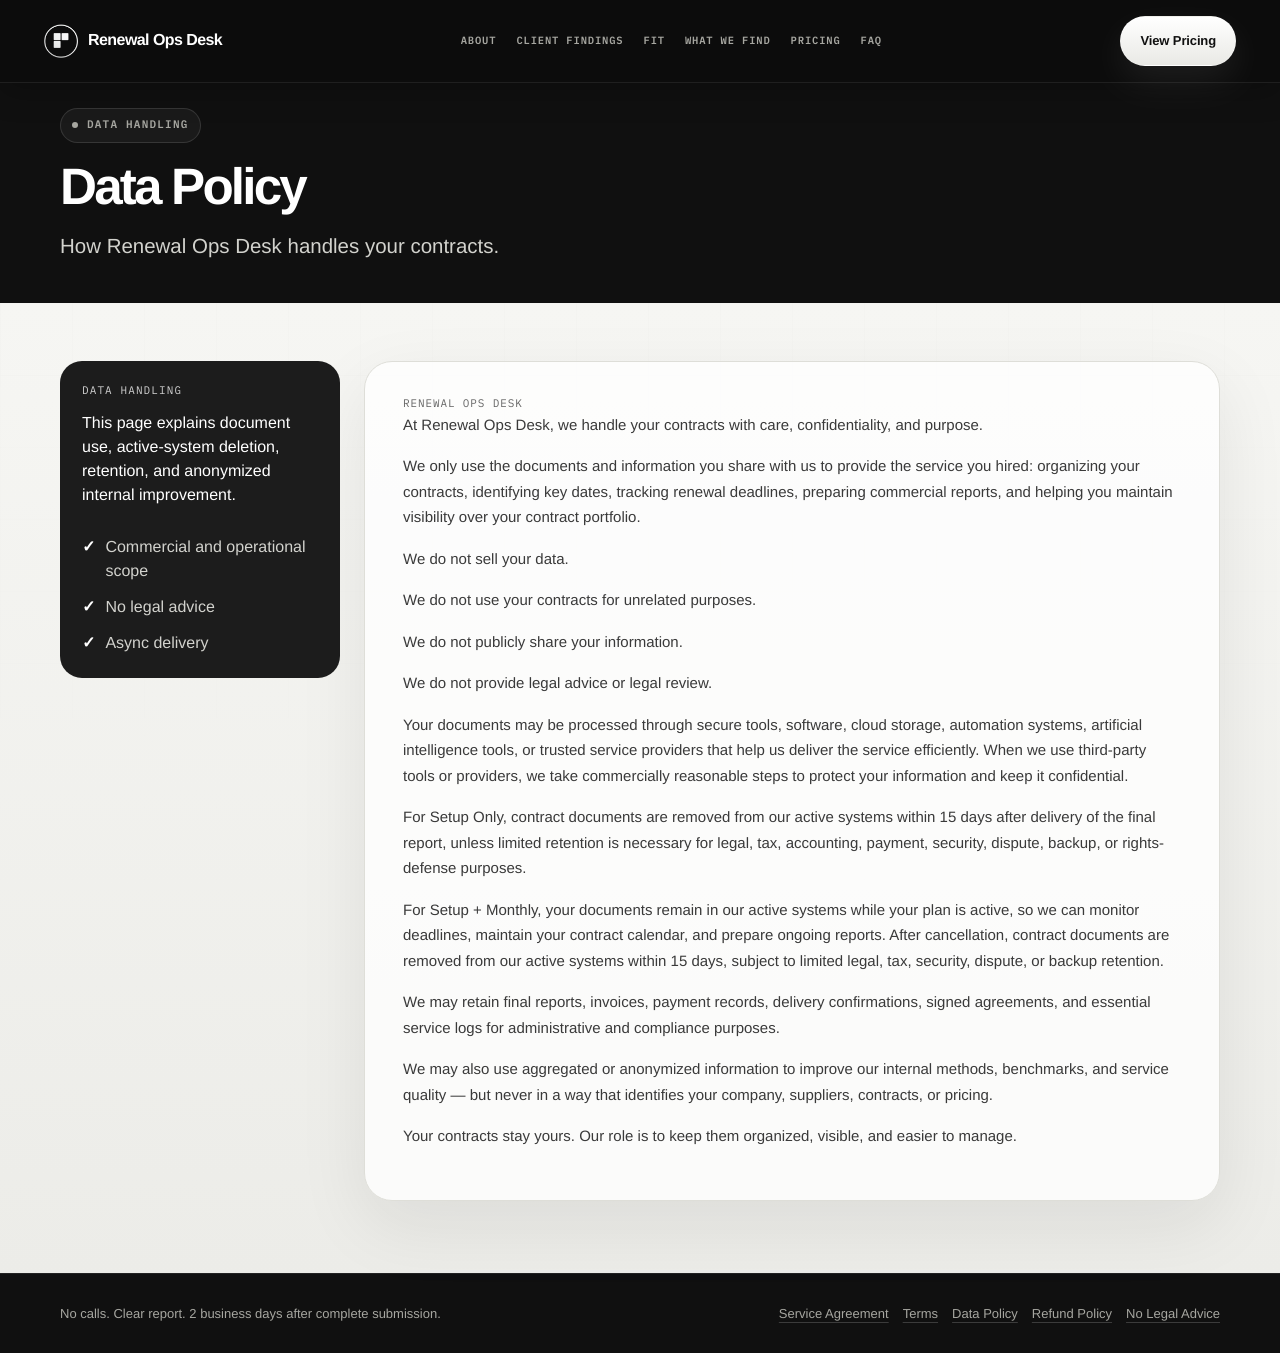
==== commit e6a3771c: "Update data-policy.html" ====
--- a/data-policy.html
+++ b/data-policy.html
@@ -5,7 +5,8 @@
   <meta name="viewport" content="width=device-width, initial-scale=1.0" />
   <title>Data Policy — Renewal Ops Desk</title>
   <meta name="description" content="How Renewal Ops Desk handles contracts and client information." />
-  <link rel="stylesheet" href="styles.css" />
+ <link rel="stylesheet" href="/styles.css" />
+<link rel="stylesheet" href="/mobile.css" media="screen and (max-width: 768px)" />
   <link rel="icon" href="/favicon.png" type="image/png" />
 <link rel="apple-touch-icon" href="/favicon.png" />
 </head>
--- a/styles.css
+++ b/styles.css
@@ -3498,3 +3498,71 @@
   top: 16px;
   right: 16px;
 }
+
+/* LEGAL PAGES — CONTENT FIX */
+
+.legal-card {
+  padding: 34px 38px;
+  border-radius: 28px;
+  background: rgba(255,255,255,.78);
+  border: 1px solid var(--line-light);
+  box-shadow: var(--shadow-light);
+}
+
+.legal-card h2,
+.legal-card h3 {
+  margin-top: 34px;
+  margin-bottom: 14px;
+  color: var(--ink-light);
+  font-size: 24px;
+  line-height: 1.1;
+  letter-spacing: -.035em;
+}
+
+.legal-card h2:first-child,
+.legal-card h3:first-child {
+  margin-top: 0;
+}
+
+.legal-card p {
+  margin: 0 0 16px;
+  max-width: 860px;
+  color: var(--text-light);
+  font-size: 15px;
+  line-height: 1.7;
+}
+
+.legal-card ul,
+.legal-card ol {
+  margin: 14px 0 22px;
+  padding-left: 22px;
+  color: var(--text-light);
+}
+
+.legal-card li {
+  margin-bottom: 10px;
+  font-size: 15px;
+  line-height: 1.65;
+}
+
+.legal-card strong {
+  color: var(--ink-light);
+  font-weight: 700;
+}
+
+.legal-card .mono,
+.legal-card small {
+  font-family: "IBM Plex Mono", monospace;
+  font-size: 11px;
+  letter-spacing: .08em;
+  text-transform: uppercase;
+  color: var(--muted-light);
+}
+
+.legal-layout {
+  align-items: start;
+}
+
+.side-note {
+  align-self: start;
+}
--- a/mobile.css
+++ b/mobile.css
@@ -0,0 +1,1243 @@
+/* =========================================================
+   RENEWAL OPS DESK — MOBILE.CSS — PRODUCTION
+   Mobile-first override system.
+   Substitui completamente o mobile.css anterior.
+   Estratégia: min-width para cima (mobile-first base)
+   com overrides @media (max-width) apenas onde necessário
+   para não interferir com valores desktop.
+   ========================================================= */
+
+/* ─── FOUNDATION RESET (sem media query — aplica em tudo) ─── */
+html {
+  -webkit-text-size-adjust: 100%;
+  text-size-adjust: 100%;
+}
+
+body {
+  overflow-x: hidden;
+  -webkit-overflow-scrolling: touch;
+}
+
+*,
+*::before,
+*::after {
+  box-sizing: border-box;
+}
+
+img,
+video,
+svg {
+  max-width: 100%;
+  height: auto;
+}
+
+/* =========================================================
+   BREAKPOINT PRINCIPAL — até 768px
+   ========================================================= */
+@media (max-width: 768px) {
+
+  /* ─── GLOBAL LAYOUT ─── */
+
+  .section,
+  .section.light,
+  .section.dark {
+    padding-top: 52px;
+    padding-bottom: 52px;
+    overflow-x: clip; /* clip permite scroll interno sem vazar pro body */
+  }
+
+  .container {
+    padding-left: 20px;
+    padding-right: 20px;
+    width: 100%;
+    max-width: 100%;
+  }
+
+  /* ─── TIPOGRAFIA GLOBAL ─── */
+
+  h1, h2, h3, h4, h5, h6 {
+    word-break: break-word;
+    overflow-wrap: break-word;
+    white-space: normal;
+  }
+
+  h2,
+  .section-title {
+    font-size: clamp(26px, 8vw, 38px);
+    line-height: 1.05;
+    letter-spacing: -.04em;
+    white-space: normal;
+  }
+
+  h3 {
+    font-size: clamp(17px, 5vw, 22px);
+    line-height: 1.15;
+  }
+
+  p, li, .section-lead {
+    font-size: 15px;
+    line-height: 1.55;
+  }
+
+  .eyebrow,
+  .badge {
+    font-size: 9px;
+    padding: 6px 10px;
+    letter-spacing: .08em;
+  }
+
+  .testimonial-footnote {
+    white-space: normal;
+    text-align: center;
+    font-size: 12px;
+  }
+
+  /* Toque mínimo 44px (Apple HIG) */
+  .btn,
+  a.btn,
+  button {
+    min-height: 48px;
+    touch-action: manipulation;
+    -webkit-tap-highlight-color: transparent;
+  }
+
+  /* ─── NAV ─── */
+
+  .nav {
+    height: calc(64px + env(safe-area-inset-top, 0px));
+    min-height: 64px;
+    padding: env(safe-area-inset-top, 0px) 20px 0;
+    display: flex;
+    align-items: center;
+    justify-content: space-between;
+    background: #101010;
+    backdrop-filter: none;
+    -webkit-backdrop-filter: none;
+    box-shadow: 0 1px 0 rgba(255,255,255,.08);
+    position: fixed;
+    top: 0;
+    left: 0;
+    right: 0;
+    z-index: 1000;
+  }
+
+  /* ── Hamburguer — mostrar ── */
+  .mobile-menu-toggle {
+    display: flex;
+    flex-direction: column;
+    justify-content: center;
+    align-items: center;
+    gap: 5px;
+    width: 44px;
+    height: 44px;
+    border: none;
+    background: transparent;
+    cursor: pointer;
+    padding: 8px;
+    flex-shrink: 0;
+    -webkit-tap-highlight-color: transparent;
+  }
+
+  .mobile-menu-toggle span {
+    display: block;
+    width: 22px;
+    height: 2px;
+    background: #fff;
+    border-radius: 2px;
+    transition: transform .25s ease, opacity .2s ease;
+    max-width: none;
+  }
+
+  /* Animação X quando aberto */
+  .nav.nav-open .mobile-menu-toggle span:nth-child(1) {
+    transform: translateY(7px) rotate(45deg);
+  }
+
+  .nav.nav-open .mobile-menu-toggle span:nth-child(2) {
+    transform: translateY(-7px) rotate(-45deg);
+  }
+
+  /* ── Esconder CTA desktop ── */
+  .nav-desktop-cta {
+    display: none;
+  }
+
+  /* ── nav-links: drawer mobile ──
+     FIX CRÍTICO: O JS adiciona .nav-open ao .nav (não .open ao .nav-links).
+     A regra correta é: .nav.nav-open .nav-links { display: flex }
+  */
+  .nav-links {
+    position: fixed;
+    top: calc(64px + env(safe-area-inset-top, 0px));
+    left: 0;
+    right: 0;
+    bottom: 0;
+    height: calc(100dvh - 64px - env(safe-area-inset-top, 0px));
+    flex-direction: column;
+    align-items: flex-start;
+    justify-content: flex-start;
+    padding: 32px 24px;
+    background: #101010;
+    gap: 0;
+    overflow-y: auto;
+    display: none; /* escondido por padrão */
+    z-index: 999;
+  }
+
+  /* Abre com a classe que o JS realmente adiciona (.nav-open no .nav) */
+  .nav.nav-open .nav-links {
+    display: flex;
+  }
+
+  .nav-links a {
+    font-size: 18px;
+    font-weight: 600;
+    padding: 16px 0;
+    width: 100%;
+    border-bottom: 1px solid rgba(255,255,255,.06);
+    color: rgba(255,255,255,.88);
+    letter-spacing: -.02em;
+  }
+
+  /* CTA dentro do drawer */
+  .mobile-nav-cta {
+    display: inline-flex;
+    align-items: center;
+    justify-content: center;
+    margin-top: 28px;
+    width: 100%;
+    min-height: 52px;
+    padding: 14px 20px;
+    border-radius: 999px;
+    background: #fff;
+    color: #101010;
+    font-weight: 700;
+    font-size: 14px;
+    letter-spacing: -.01em;
+    border: none;
+    cursor: pointer;
+    -webkit-tap-highlight-color: transparent;
+  }
+
+  /* Body lock quando menu aberto */
+  body.menu-open {
+    overflow: hidden;
+    position: fixed;
+    width: 100%;
+  }
+
+  /* ─── HERO ─── */
+
+  .hero {
+    padding-top: calc(64px + env(safe-area-inset-top, 0px) + 36px);
+    padding-bottom: 52px;
+    overflow: hidden;
+  }
+
+  .hero-centered {
+    text-align: center;
+    align-items: center;
+    min-height: 0;
+  }
+
+  .hero h1,
+  .hero-title {
+    font-size: clamp(38px, 11.5vw, 58px);
+    line-height: .94;
+    letter-spacing: -.05em;
+    max-width: 100%;
+    width: 100%;
+    word-break: break-word;
+    white-space: normal;
+  }
+
+  .hero-subheadline {
+    font-size: 16px;
+    line-height: 1.5;
+    max-width: 100%;
+    margin-top: 20px;
+  }
+
+  .hero-actions {
+    flex-direction: column;
+    align-items: center;
+    gap: 10px;
+    margin-top: 28px;
+    width: 100%;
+  }
+
+  .hero-actions .btn {
+    width: 100%;
+    max-width: 320px;
+    justify-content: center;
+    font-size: 14px;
+    padding: 14px 20px;
+  }
+
+  .secondary-line {
+    font-size: 13px;
+    max-width: 100%;
+    margin-top: 24px;
+    text-align: center;
+    transform: none;
+  }
+
+  .hero-metrics-line {
+    font-size: 9px;
+    max-width: 100%;
+    text-align: center;
+    margin-top: 16px;
+    transform: none;
+  }
+
+  /* Círculo decorativo — ocultar */
+  .hero::after {
+    display: none;
+  }
+
+  /* ─── ABOUT ─── */
+
+  .about-compact {
+    padding: 48px 0;
+  }
+
+  .compact-intro {
+    text-align: center;
+    margin-bottom: 28px;
+  }
+
+  .compact-intro h2 {
+    font-size: clamp(24px, 7.5vw, 34px);
+    line-height: 1.05;
+  }
+
+  .compact-intro p {
+    font-size: 15px;
+    margin-top: 12px;
+  }
+
+  .about-service-cards {
+    display: flex;
+    flex-direction: column;
+    gap: 10px;
+    overflow: visible;
+    width: 100%;
+  }
+
+  .about-service-card {
+    width: 100%;
+    min-width: 0;
+    padding: 18px 20px;
+    border-radius: 16px;
+  }
+
+  .about-service-card h3 {
+    font-size: 15px;
+    margin-bottom: 6px;
+    line-height: 1.2;
+  }
+
+  .about-service-card p {
+    font-size: 13px;
+    line-height: 1.45;
+  }
+
+  /* ─── PROOF / TESTIMONIALS ─── */
+  /*
+     FIX CRÍTICO: grid-template-columns do desktop (repeat(3,1fr))
+     sobrepõe grid-auto-columns. É preciso forçar
+     grid-template-columns para um único valor de coluna
+     OU usar grid-template-columns: none + grid-auto-flow: column.
+     A solução correta: zerar grid-template-columns explicitamente.
+  */
+
+  .proof-section {
+    overflow-x: clip;
+  }
+
+  .proof-grid {
+    display: grid;
+    grid-template-columns: 82% 82% 82%; /* força 3 colunas explícitas em 82% */
+    grid-auto-columns: 82%;
+    grid-auto-flow: column;
+    overflow-x: auto;
+    overscroll-behavior-x: contain;
+    -webkit-overflow-scrolling: touch;
+    gap: 12px;
+    scroll-snap-type: x mandatory;
+    padding-bottom: 16px;
+    padding-left: 20px;
+    padding-right: 20px;
+    margin-left: -20px;
+    margin-right: -20px;
+    scrollbar-width: none;
+    max-width: none;
+    width: calc(100% + 40px);
+  }
+
+  .proof-grid::-webkit-scrollbar {
+    display: none;
+  }
+
+  .proof-grid > * {
+    scroll-snap-align: start;
+    min-width: 0;
+  }
+
+  .proof-card {
+    padding: 20px;
+    border-radius: 20px;
+    min-width: 0;
+  }
+
+  .proof-card blockquote {
+    font-size: 15px;
+    line-height: 1.48;
+  }
+
+  .proof-amount,
+  .proof-meta {
+    font-size: 11px;
+  }
+
+  .proof-stats {
+    display: grid;
+    grid-template-columns: repeat(3, 1fr);
+    gap: 8px;
+    padding: 14px;
+    margin-top: 20px;
+    width: 100%;
+  }
+
+  .proof-stat {
+    text-align: center;
+    padding: 0;
+  }
+
+  .proof-stat strong {
+    font-size: 20px;
+    display: block;
+  }
+
+  .proof-stat span {
+    font-size: 9.5px;
+    line-height: 1.3;
+    display: block;
+    margin-top: 4px;
+    margin-left: auto;
+    margin-right: auto;
+  }
+
+  /* ─── WHY SECTION ─── */
+
+  .why-section .split,
+  .split {
+    display: flex;
+    flex-direction: column;
+    gap: 24px;
+  }
+
+  .why-section .section-title {
+    font-size: clamp(26px, 8vw, 36px);
+    max-width: 100%;
+  }
+
+  .why-section .statement-card p {
+    font-size: 15px;
+    line-height: 1.55;
+  }
+
+  /* ─── FIT ─── */
+
+  .fit-grid,
+  #fit .grid-2 {
+    display: flex;
+    flex-direction: column;
+    gap: 12px;
+    margin-top: 28px;
+  }
+
+  .fit-card {
+    width: 100%;
+    padding: 20px;
+    border-radius: 18px;
+  }
+
+  #fit .fit-card h3 {
+    font-size: 19px;
+    margin-bottom: 14px;
+    letter-spacing: -.03em;
+  }
+
+  #fit .fit-list li {
+    font-size: 14px;
+    line-height: 1.5;
+  }
+
+  /* ─── FINDINGS (what-we-find) ─── */
+
+  .compact-section {
+    padding-top: 48px;
+    padding-bottom: 52px;
+  }
+
+  #findings .what-find-layout,
+  #findings .what-find-layout.refined {
+    display: flex;
+    flex-direction: column;
+    gap: 28px;
+    grid-template-columns: unset;
+  }
+
+  #findings .what-find-left {
+    max-width: 100%;
+    width: 100%;
+  }
+
+  #findings .risk-mini-table {
+    width: 100%;
+    max-width: 100%;
+  }
+
+  #findings .risk-mini-row {
+    display: grid;
+    grid-template-columns: 80px 1fr;
+    column-gap: 12px;
+    row-gap: 4px;
+    padding: 10px 0;
+    width: 100%;
+  }
+
+  #findings .risk-mini-row .risk-label {
+    grid-row: span 2;
+    align-self: center;
+  }
+
+  #findings .risk-mini-row strong {
+    font-size: 13px;
+  }
+
+  #findings .risk-mini-row p {
+    font-size: 11px;
+    line-height: 1.35;
+  }
+
+  /* FIX CRÍTICO: report-frame tinha width/min-width: 560px fixos */
+  #findings .report-frame {
+    width: 100%;
+    max-width: 100%;
+    min-width: 0;
+    height: auto;
+    min-height: 0;
+    transform: none;
+    border-radius: 20px;
+    padding: 0;
+    overflow: clip;
+    justify-self: unset;
+  }
+
+  #findings .report-sample-scroll {
+    display: grid;
+    grid-template-columns: 88% 88% 88% 88%; /* 4 cards explícitos */
+    grid-auto-columns: 88%;
+    grid-auto-flow: column;
+    overflow-x: auto;
+    overscroll-behavior-x: contain;
+    -webkit-overflow-scrolling: touch;
+    gap: 12px;
+    scroll-snap-type: x mandatory;
+    padding: 4px 4px 16px;
+    scrollbar-width: none;
+    width: 100%;
+    height: auto;
+  }
+
+  #findings .report-sample-scroll::-webkit-scrollbar {
+    display: none;
+  }
+
+  #findings .report-sample-scroll .finding-card {
+    display: block;
+    scroll-snap-align: start;
+    padding: 20px;
+    min-width: 0;
+    flex: none;
+    width: auto;
+    min-height: auto;
+    height: auto;
+    overflow: visible;
+    border-radius: 18px;
+    border: 1px solid rgba(28,28,28,.10);
+    background: #fff;
+  }
+
+  /* Esconder prev/next — substituídos por swipe */
+  #findings .report-arrow {
+    display: none;
+  }
+
+  #findings .what-find-footnote {
+    font-size: 12px;
+    margin-top: 24px;
+    text-align: center;
+  }
+
+  .finding-card h3 {
+    font-size: 22px;
+    line-height: 1.1;
+  }
+
+  .finding-metrics {
+    grid-template-columns: repeat(3, 1fr);
+    gap: 8px;
+  }
+
+  .finding-metrics strong {
+    font-size: 18px;
+  }
+
+  .finding-clause p,
+  .finding-analysis,
+  .finding-flag p {
+    font-size: 13px;
+    line-height: 1.45;
+  }
+
+  .risk-table {
+    display: flex;
+    flex-direction: column;
+    gap: 0;
+    width: 100%;
+  }
+
+  .risk-row {
+    display: flex;
+    flex-direction: column;
+    padding: 16px 0;
+    gap: 6px;
+    border-bottom: 1px solid rgba(255,255,255,.08);
+    grid-template-columns: unset;
+  }
+
+  /* ─── RESULTS ─── */
+
+  /* FIX CRÍTICO: white-space:nowrap no h2 causava overflow de ~499px */
+  .results-header-v3 h2 {
+    font-size: clamp(24px, 7.5vw, 34px);
+    line-height: 1.0;
+    white-space: normal;
+    word-break: break-word;
+  }
+
+  .results-grid-v3 {
+    display: grid;
+    grid-template-columns: 1fr 1fr;
+    gap: 10px;
+    margin-top: 28px;
+  }
+
+  .results-grid-v3 article {
+    padding: 18px;
+    border-radius: 16px;
+  }
+
+  .results-grid-v3 strong {
+    font-size: 30px;
+    line-height: .9;
+    letter-spacing: -.06em;
+  }
+
+  .results-grid-v3 span {
+    font-size: 12px;
+    line-height: 1.4;
+    margin-top: 10px;
+  }
+
+  .results-question-v3 {
+    font-size: clamp(16px, 5vw, 20px);
+    margin-top: 28px;
+    padding: 0 4px;
+    white-space: normal;
+  }
+
+  /* ─── SAMPLE REPORT SECTION ─── */
+
+  .sample-report-section {
+    padding: 44px 0;
+  }
+
+  .sample-report-lead,
+  .sample-strip-v2,
+  .sample-report-inner {
+    display: flex;
+    flex-direction: column;
+    gap: 28px;
+    padding: 28px 20px;
+    grid-template-columns: unset;
+    width: 100%;
+  }
+
+  .sample-report-copy h2 {
+    font-size: clamp(26px, 8vw, 36px);
+    line-height: .98;
+    white-space: normal;
+  }
+
+  .sample-report-copy p {
+    font-size: 14px;
+    margin-top: 12px;
+  }
+
+  .sample-action {
+    justify-content: flex-start;
+  }
+
+  .sample-action a {
+    width: 100%;
+    justify-content: center;
+  }
+
+  .sample-report-form {
+    width: 100%;
+    padding: 24px 20px;
+  }
+
+  /* Evita zoom automático no iOS (inputs < 16px trigam zoom) */
+  .form-field input,
+  .form-field select,
+  .form-field textarea {
+    font-size: 16px;
+    height: 52px;
+  }
+
+  .sample-form-btn {
+    width: 100%;
+    height: 52px;
+    font-size: 14px;
+  }
+
+  /* ─── COMMERCIAL ANALYSIS TABLE ─── */
+
+  .analysis-header-v3 {
+    display: flex;
+    flex-direction: column;
+    gap: 16px;
+    grid-template-columns: unset;
+    margin-bottom: 24px;
+  }
+
+  .analysis-header-v3 h2 {
+    font-size: clamp(24px, 7.5vw, 34px);
+    white-space: normal;
+  }
+
+  .analysis-header-v3 p {
+    font-size: 14px;
+    max-width: 100%;
+  }
+
+  .analysis-table,
+  .analysis-table-v4,
+  .risk-table-v4 {
+    display: flex;
+    flex-direction: column;
+    width: 100%;
+    overflow: visible;
+    border-radius: 16px;
+  }
+
+  .analysis-head-v4 {
+    display: none;
+  }
+
+  .analysis-row-v4 {
+    display: flex;
+    flex-direction: column;
+    padding: 16px 20px;
+    gap: 6px;
+    border-bottom: 1px solid rgba(28,28,28,.08);
+    grid-template-columns: unset;
+  }
+
+  .analysis-row-v4 strong {
+    font-size: 15px;
+    line-height: 1.2;
+  }
+
+  .analysis-row-v4 p {
+    font-size: 13px;
+    line-height: 1.45;
+  }
+
+  .analysis-note-v3 {
+    font-size: 12px;
+    text-align: left;
+    margin-top: 16px;
+  }
+
+  /* ─── SECURITY ─── */
+
+  .security-grid,
+  .security-cards {
+    display: flex;
+    flex-direction: column;
+    gap: 10px;
+    margin-top: 24px;
+  }
+
+  .security-card {
+    padding: 20px;
+    border-radius: 16px;
+  }
+
+  .security-card strong {
+    font-size: 16px;
+  }
+
+  .security-card p {
+    font-size: 13.5px;
+  }
+
+  /* ─── METHODOLOGY / FOUNDER ─── */
+
+  .methodology-section {
+    padding: 48px 0;
+  }
+
+  .methodology-frame {
+    padding: 20px;
+    border-radius: 18px;
+    overflow: visible;
+  }
+
+  .methodology-main {
+    display: flex;
+    flex-direction: column;
+    gap: 24px;
+    grid-template-columns: unset;
+    margin-top: 20px;
+  }
+
+  .methodology-founder {
+    display: grid;
+    grid-template-columns: 72px 1fr;
+    gap: 14px;
+    align-items: center;
+    width: 100%;
+    position: static;
+  }
+
+  .methodology-founder img {
+    width: 72px;
+    height: 72px;
+    border-radius: 50%;
+    object-fit: cover;
+  }
+
+  .methodology-founder strong {
+    font-size: 16px;
+    display: block;
+  }
+
+  .methodology-founder span {
+    font-size: 12px;
+    display: block;
+    margin-top: 2px;
+    max-width: 100%;
+  }
+
+  .methodology-links {
+    display: flex;
+    gap: 8px;
+    flex-wrap: wrap;
+    margin-top: 12px;
+    position: static;
+  }
+
+  /* FIX CRÍTICO: 2º link tem position:absolute no CSS base */
+  .methodology-links a,
+  .methodology-links a:nth-child(2) {
+    position: static;
+    font-size: 11px;
+    padding: 8px 12px;
+    min-height: 36px;
+    display: inline-flex;
+    align-items: center;
+  }
+
+  .methodology-quote {
+    margin-top: 0;
+  }
+
+  .methodology-quote p {
+    font-size: 14px;
+    line-height: 1.55;
+    max-width: 100%;
+  }
+
+  /* ─── PLANS & PRICING ─── */
+
+  .plans-section,
+  .pricing-section {
+    padding: 52px 0;
+  }
+
+  .plan-prompt,
+  .sample-report-cta {
+    display: flex;
+    flex-direction: column;
+    gap: 16px;
+    padding: 20px;
+    width: 100%;
+    margin-bottom: 24px;
+    align-items: flex-start;
+  }
+
+  .plan-prompt h3,
+  .sample-report-cta span {
+    font-size: 17px;
+    line-height: 1.2;
+  }
+
+  .plan-prompt .btn,
+  .sample-report-cta .btn,
+  .sample-report-cta a {
+    width: 100%;
+    text-align: center;
+    justify-content: center;
+  }
+
+  /* Plan model cards — scroll horizontal */
+  .plan-model-grid {
+    display: grid;
+    grid-template-columns: 85% 85%;   /* 2 colunas explícitas em 85% */
+    grid-auto-columns: 85%;
+    grid-auto-flow: column;
+    overflow-x: auto;
+    overscroll-behavior-x: contain;
+    -webkit-overflow-scrolling: touch;
+    gap: 12px;
+    scroll-snap-type: x mandatory;
+    padding-bottom: 16px;
+    padding-left: 20px;
+    padding-right: 20px;
+    margin-left: -20px;
+    margin-right: -20px;
+    scrollbar-width: none;
+    max-width: none;
+    width: calc(100% + 40px);
+  }
+
+  .plan-model-grid::-webkit-scrollbar {
+    display: none;
+  }
+
+  .plan-model-card {
+    scroll-snap-align: start;
+    padding: 22px;
+    min-width: 0;
+  }
+
+  /* Pricing tabs */
+  .pricing-tabs,
+  .plan-tabs {
+    gap: 6px;
+    margin-top: 28px;
+    margin-bottom: 20px;
+    flex-wrap: nowrap; /* mantém na mesma linha */
+    width: 100%;
+    border-radius: 16px;
+  }
+
+  .pricing-tab,
+  .plan-tab {
+    font-size: 10px;
+    padding: 10px 14px;
+    flex: 1;
+    text-align: center;
+    justify-content: center;
+    min-height: 44px;
+  }
+
+  /*
+     FIX CRÍTICO: Pricing panels + pricing grid.
+
+     O problema tem duas camadas:
+     1. .pricing-panel { display: none } no styles.css — correto
+     2. .pricing-panel.active { display: block } no styles.css — vira "block"
+     3. Mas .pricing-grid é também .pricing-panel.
+        No mobile queremos display: grid no painel ativo.
+        O override "display: grid !important" no mobile.css anterior
+        quebrava isso ao forçar display:grid em TODOS incluindo os inativos.
+
+     Solução: não usar !important no display do .pricing-grid.
+     Deixar .pricing-panel { display: none } do styles.css funcionar.
+     Sobrescrever apenas o layout do painel ATIVO.
+  */
+
+  /* Painel inativo: herda display:none do styles.css — não mexer */
+  /* Painel ativo: forçar grid com scroll horizontal */
+  .pricing-panel.active,
+  .pricing-grid.active {
+    display: grid;
+    grid-template-columns: 85% 85% 85%; /* 3 colunas explícitas = 3 cards */
+    grid-auto-columns: 85%;
+    grid-auto-flow: column;
+    overflow-x: auto;
+    overscroll-behavior-x: contain;
+    -webkit-overflow-scrolling: touch;
+    gap: 12px;
+    scroll-snap-type: x mandatory;
+    padding-bottom: 16px;
+    padding-left: 20px;
+    padding-right: 20px;
+    margin-left: -20px;
+    margin-right: -20px;
+    scrollbar-width: none;
+    max-width: none;
+    width: calc(100% + 40px);
+  }
+
+  .pricing-panel.active::-webkit-scrollbar,
+  .pricing-grid.active::-webkit-scrollbar {
+    display: none;
+  }
+
+  .pricing-card {
+    scroll-snap-align: start;
+    min-width: 0;
+    min-height: auto;
+    padding: 22px;
+    border-radius: 22px;
+  }
+
+  .price-block strong {
+    font-size: clamp(36px, 10vw, 52px);
+  }
+
+  .pricing-list li {
+    font-size: 13px;
+  }
+
+  .enterprise-note {
+    font-size: 13px;
+    padding: 16px 18px;
+    margin-top: 24px;
+    text-align: center;
+  }
+
+  /* ─── FAQ ─── */
+
+  .faq-section {
+    padding: 52px 0 60px;
+  }
+
+  /* FIX: layout 2 colunas vira coluna única */
+  .faq-layout {
+    display: flex;
+    flex-direction: column;
+    gap: 32px;
+    grid-template-columns: unset;
+  }
+
+  .faq-heading .section-title {
+    font-size: clamp(28px, 8.5vw, 42px);
+    line-height: .96;
+    white-space: normal;
+  }
+
+  .faq-stack {
+    max-width: 100%;
+  }
+
+  .faq-stack summary {
+    font-size: 15px;
+    line-height: 1.35;
+    padding-right: 8px;
+  }
+
+  .faq-stack details p {
+    font-size: 14px;
+    line-height: 1.65;
+  }
+
+  /* ─── FINAL CTA ─── */
+
+  .final-cta {
+    padding: 64px 0 72px;
+  }
+
+  .final-cta h2 {
+    font-size: clamp(28px, 8vw, 42px);
+    white-space: normal;
+  }
+
+  .final-cta p {
+    font-size: 16px;
+    margin: 16px auto 28px;
+    max-width: 100%;
+  }
+
+  .final-actions {
+    flex-direction: column;
+    align-items: center;
+    gap: 10px;
+  }
+
+  .final-actions .btn {
+    width: 100%;
+    max-width: 320px;
+    justify-content: center;
+  }
+
+  /* ─── FOOTER ─── */
+
+  .footer .container {
+    flex-direction: column;
+    gap: 12px;
+  }
+
+  .footer-links {
+    gap: 10px;
+    flex-wrap: wrap;
+  }
+
+  /* ─── SAMPLE MODAL ─── */
+
+  .sample-modal {
+    padding: 16px;
+    align-items: flex-end; /* desliza de baixo no mobile */
+  }
+
+  .sample-modal-card {
+    width: 100%;
+    max-width: 100%;
+    max-height: 90dvh;
+    overflow-y: auto;
+    padding: 28px 24px;
+    border-radius: 24px 24px 16px 16px;
+  }
+
+  .sample-modal-card h2 {
+    font-size: clamp(26px, 7.5vw, 32px);
+    line-height: .98;
+    white-space: normal;
+  }
+
+  .sample-modal-card > p {
+    font-size: 14px;
+    line-height: 1.5;
+    max-width: 100%;
+  }
+
+  .sample-modal-card .form-field input {
+    font-size: 16px; /* evita zoom iOS */
+    height: 52px;
+  }
+
+  .sample-modal-card .sample-form-btn {
+    height: 52px;
+    width: 100%;
+  }
+
+} /* fim @media (max-width: 768px) */
+
+/* =========================================================
+   BREAKPOINT PEQUENO — até 390px (iPhone 14)
+   Ajustes finos sobre o bloco acima
+   ========================================================= */
+@media (max-width: 390px) {
+
+  .hero h1,
+  .hero-title {
+    font-size: clamp(34px, 10.5vw, 46px);
+  }
+
+  .hero-actions .btn {
+    max-width: 100%;
+    font-size: 13px;
+  }
+
+  h2,
+  .section-title {
+    font-size: clamp(24px, 7.5vw, 34px);
+  }
+
+  .pricing-panel.active,
+  .pricing-grid.active {
+    grid-template-columns: 88% 88% 88%;
+  }
+
+  .proof-grid {
+    grid-template-columns: 88% 88% 88%;
+  }
+
+  .plan-model-grid {
+    grid-template-columns: 88% 88%;
+  }
+
+  .proof-stat strong {
+    font-size: 18px;
+  }
+
+  .results-grid-v3 strong {
+    font-size: 26px;
+  }
+
+  .sample-modal-card {
+    padding: 24px 18px;
+  }
+
+} /* fim @media (max-width: 390px) */
+
+/* =========================================================
+   BREAKPOINT TABLET — 769px → 1024px
+   Corrige grids que ficam apertados em tablet portrait
+   ========================================================= */
+@media (min-width: 769px) and (max-width: 1024px) {
+
+  .container {
+    padding-left: 28px;
+    padding-right: 28px;
+  }
+
+  .pricing-grid {
+    grid-template-columns: repeat(3, 1fr);
+    overflow-x: visible;
+  }
+
+  .proof-grid {
+    grid-template-columns: repeat(3, 1fr);
+    overflow-x: visible;
+  }
+
+  .testimonial-grid,
+  .premium-testimonials {
+    grid-template-columns: repeat(2, 1fr);
+  }
+
+  .methodology-main {
+    grid-template-columns: 220px 1fr;
+    display: grid;
+  }
+
+  #findings .what-find-layout.refined {
+    grid-template-columns: 1fr 1fr;
+    display: grid;
+  }
+
+  #findings .report-frame {
+    width: 100%;
+    min-width: 0;
+  }
+
+  .analysis-header-v3 {
+    grid-template-columns: 1fr 1fr;
+    display: grid;
+  }
+
+  .results-grid-v3 {
+    grid-template-columns: repeat(4, 1fr);
+  }
+
+} /* fim @media tablet */
